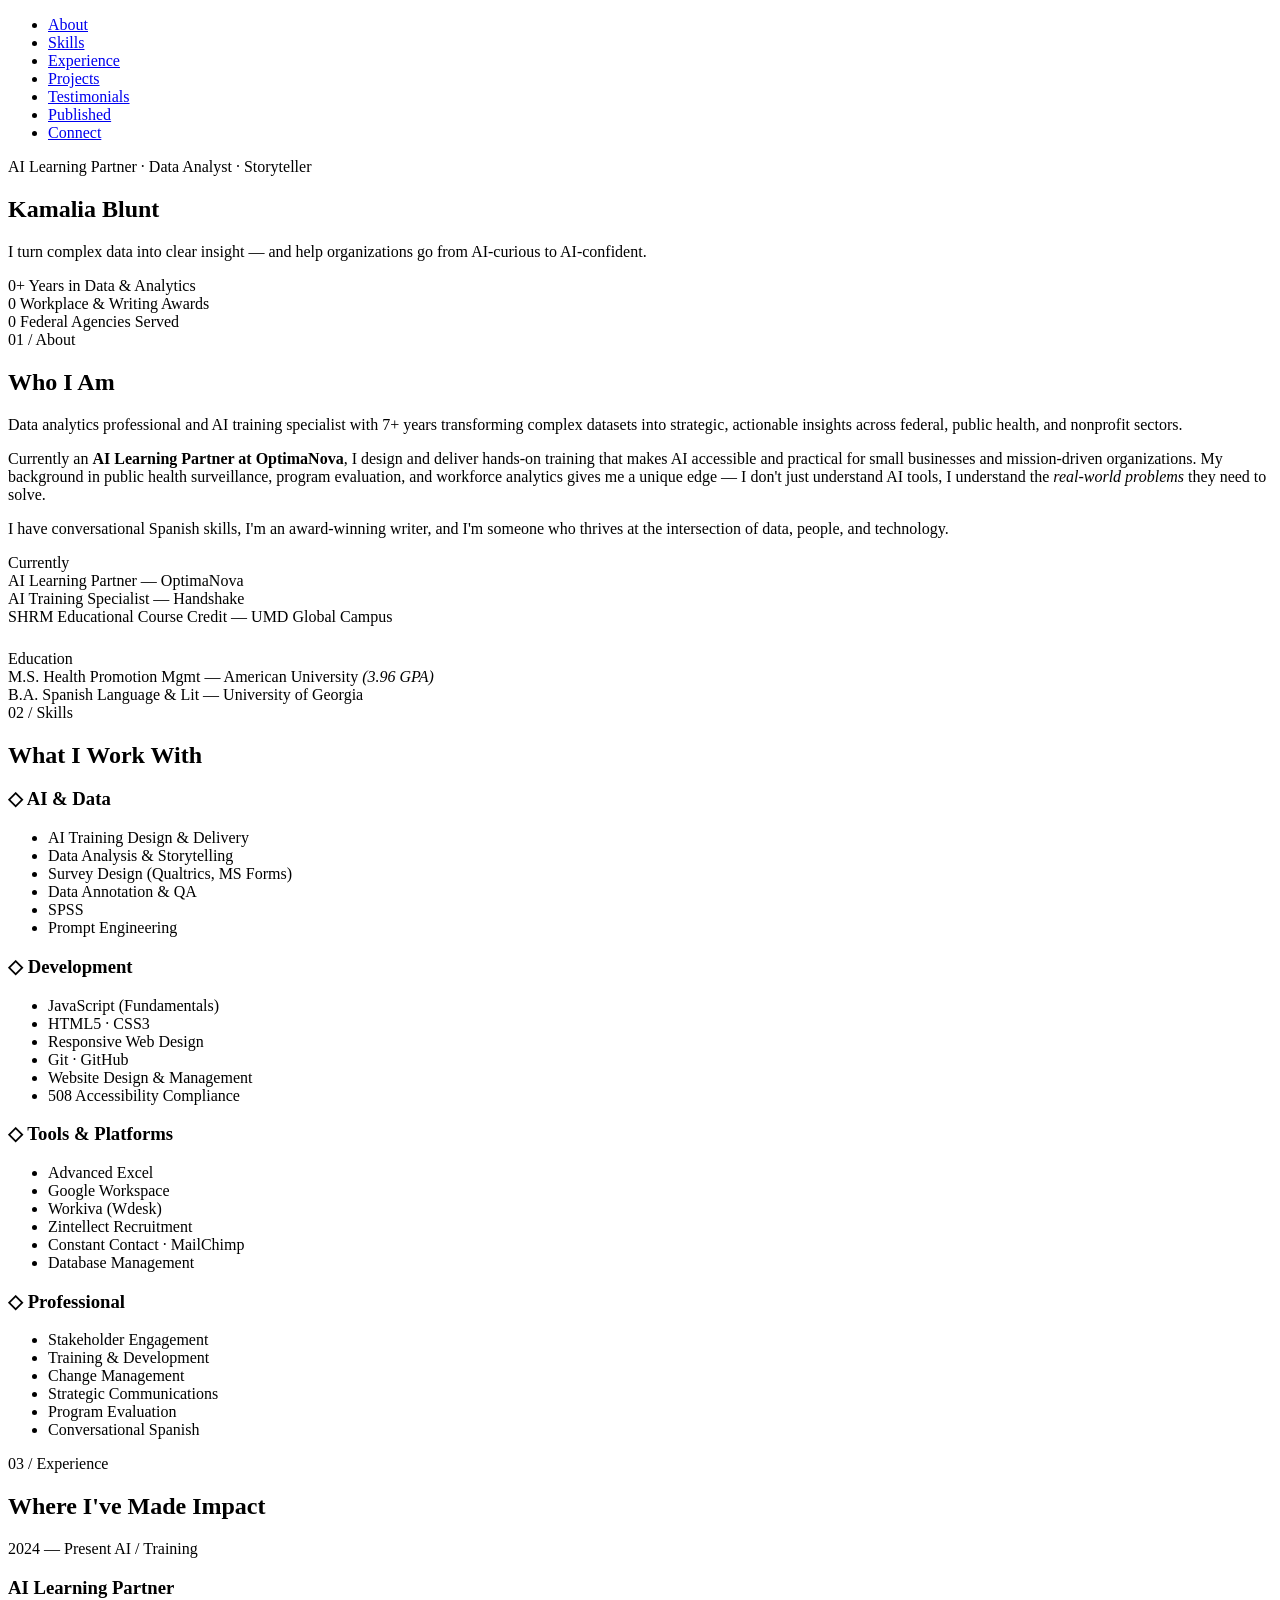
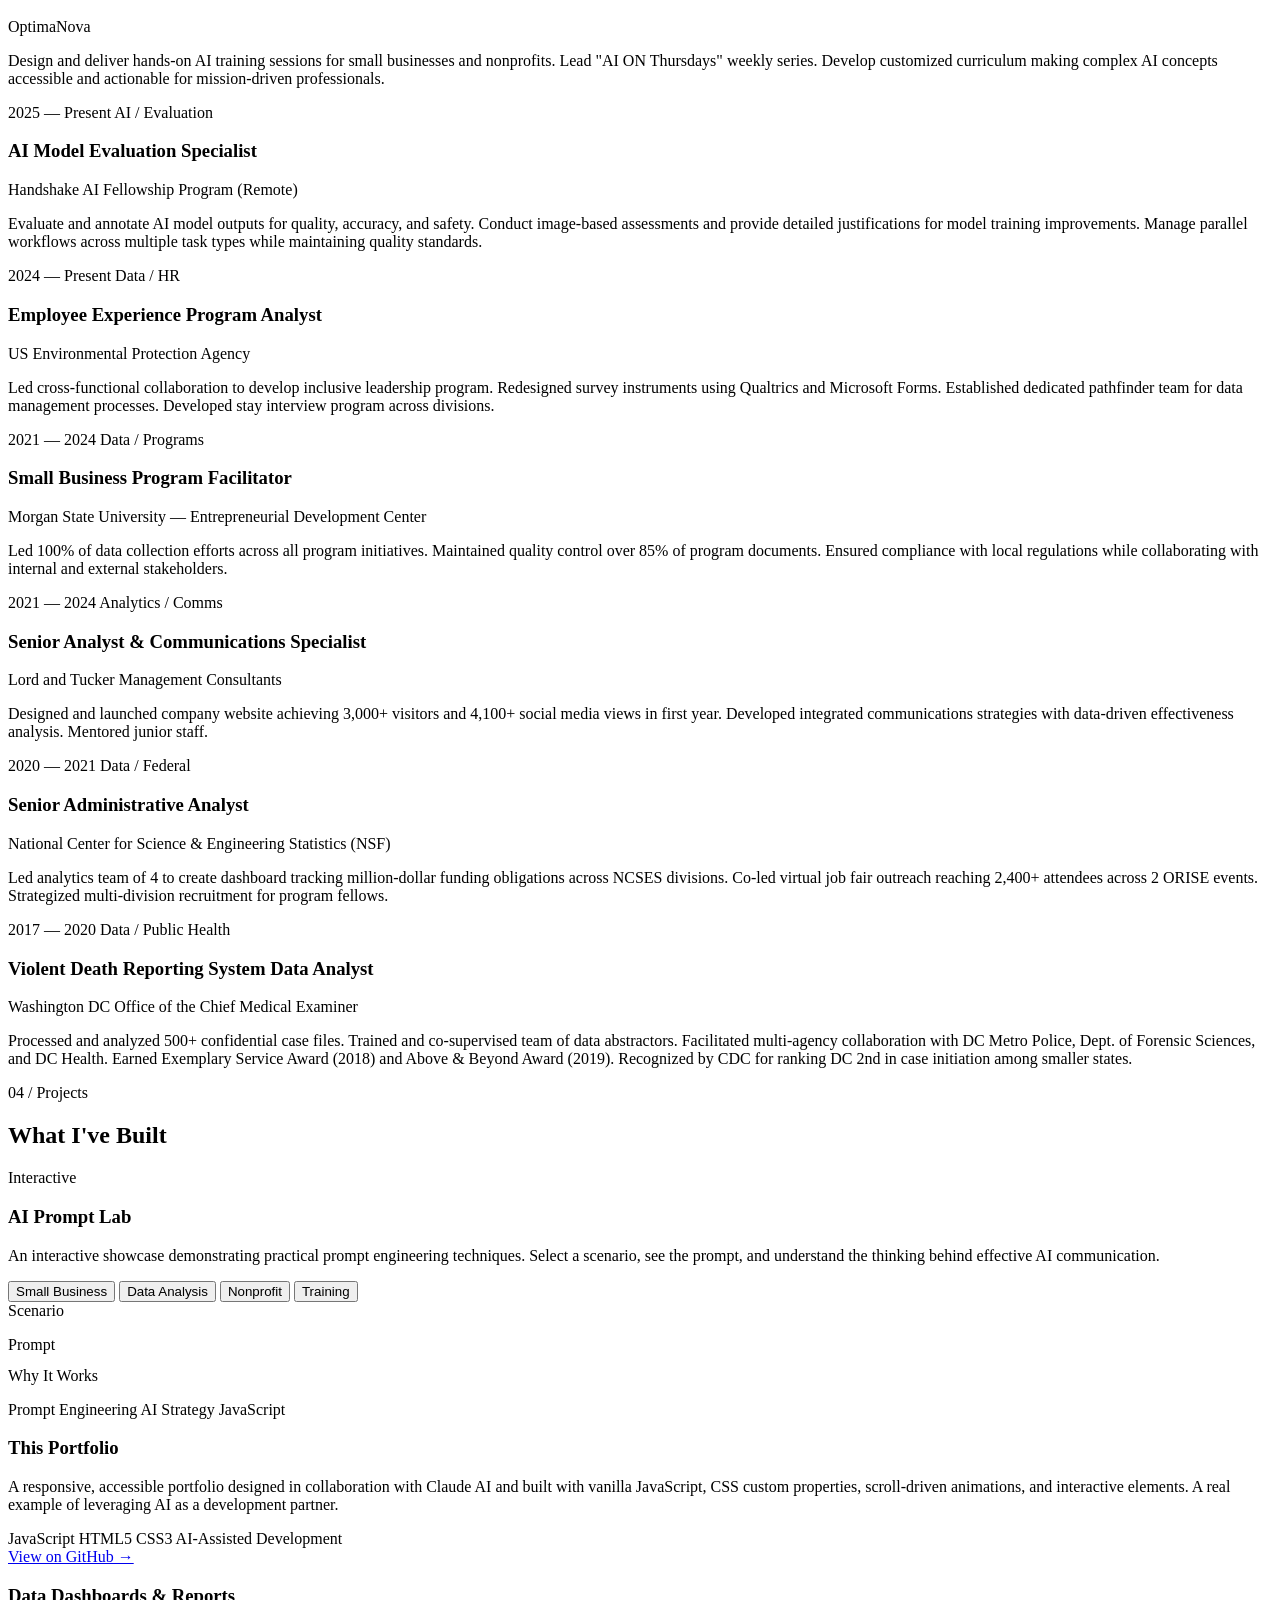
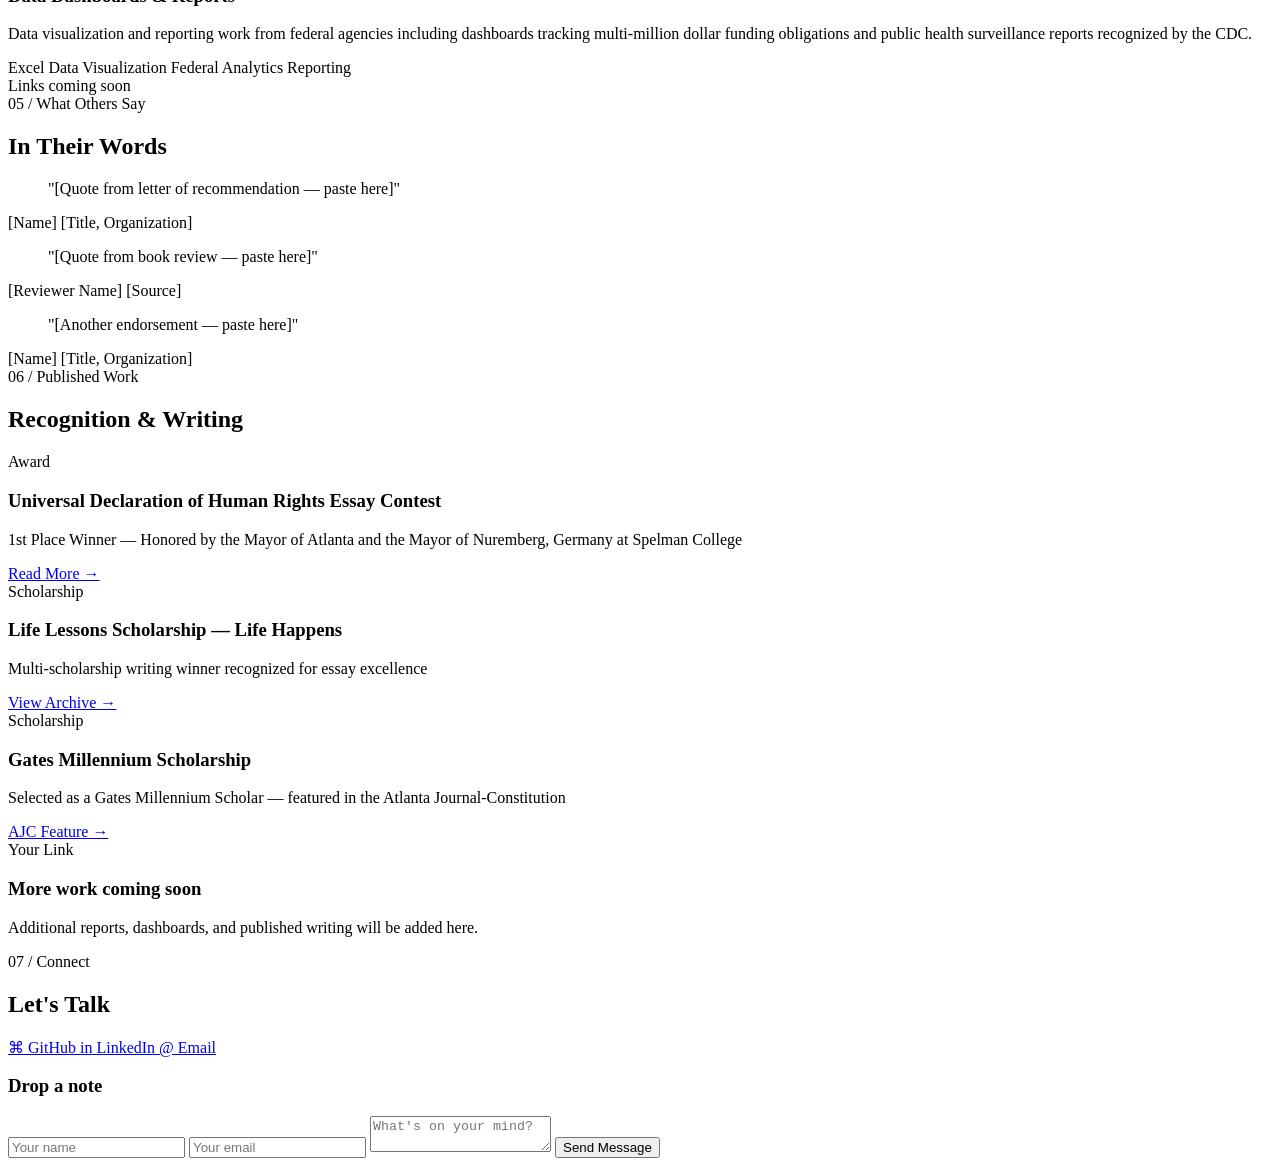
==== index.html @ cf74ec38 "Add portfolio HTML, CSS, and JS files" ====
<!DOCTYPE html>
<html lang="en">
<head>
    <title>Kamalia Blunt — AI & Data Portfolio</title>
    <meta charset="UTF-8">
    <meta name="viewport" content="width=device-width, initial-scale=1.0">
    <meta name="description" content="Kamalia Blunt — AI Training Specialist & Data Analytics Professional. Portfolio showcasing AI expertise, data-driven projects, and published work.">
    <meta name="keywords" content="AI training, data analytics, JavaScript, portfolio, Kamalia Blunt, OptimaNova, data visualization">
    <link rel="stylesheet" href="css/index.css">
    <link rel="preconnect" href="https://fonts.googleapis.com">
    <link rel="preconnect" href="https://fonts.gstatic.com" crossorigin>
    <link href="https://fonts.googleapis.com/css2?family=DM+Serif+Display&family=DM+Sans:wght@300;400;500;600;700&family=JetBrains+Mono:wght@400;500&display=swap" rel="stylesheet">
</head>
<body>

    <!-- ===== FLOATING NAV ===== -->
    <header>
        <nav>
            <ul class="nav-menu">
                <li><a href="#about">About</a></li>
                <li><a href="#skills">Skills</a></li>
                <li><a href="#experience">Experience</a></li>
                <li><a href="#projects">Projects</a></li>
                <li><a href="#testimonials">Testimonials</a></li>
                <li><a href="#published">Published</a></li>
                <li><a href="#connect">Connect</a></li>
            </ul>
        </nav>
    </header>

    <!-- ===== HERO ===== -->
    <section class="hero">
        <div class="hero-grain"></div>
        <div class="hero-content">
            <p class="hero-eyebrow">AI Learning Partner · Data Analyst · Storyteller</p>
            <h1>Kamalia Blunt</h1>
            <p class="hero-tagline">I turn complex data into clear insight — and help organizations go from <span class="highlight">AI-curious</span> to <span class="highlight">AI-confident</span>.</p>
            <div class="hero-stats">
                <div class="stat">
                    <span class="stat-number" data-target="7">0</span><span class="stat-suffix">+</span>
                    <span class="stat-label">Years in Data & Analytics</span>
                </div>
                <div class="stat">
                    <span class="stat-number" data-target="5">0</span>
                    <span class="stat-label">Workplace & Writing Awards</span>
                </div>
                <div class="stat">
                    <span class="stat-number" data-target="3">0</span>
                    <span class="stat-label">Federal Agencies Served</span>
                </div>
            </div>
        </div>
    </section>

    <main>

    <!-- ===== ABOUT ===== -->
    <section id="about">
        <span class="section-label">01 / About</span>
        <h2>Who I Am</h2>
        <div class="about-grid">
            <div class="about-text">
                <p class="lead">Data analytics professional and AI training specialist with 7+ years transforming complex datasets into strategic, actionable insights across federal, public health, and nonprofit sectors.</p>
                <p>Currently an <strong>AI Learning Partner at OptimaNova</strong>, I design and deliver hands-on training that makes AI accessible and practical for small businesses and mission-driven organizations. My background in public health surveillance, program evaluation, and workforce analytics gives me a unique edge — I don't just understand AI tools, I understand the <em>real-world problems</em> they need to solve.</p>
                <p>I have conversational Spanish skills, I'm an award-winning writer, and I'm someone who thrives at the intersection of data, people, and technology.</p>
            </div>
            <div class="about-card">
                <div class="about-card-header">Currently</div>
                <div class="about-card-item">
                    <span class="about-card-dot active"></span>
                    AI Learning Partner — OptimaNova
                </div>
                <div class="about-card-item">
                    <span class="about-card-dot active"></span>
                    AI Training Specialist — Handshake
                </div>
                <div class="about-card-item">
                    <span class="about-card-dot"></span>
                    SHRM Educational Course Credit — UMD Global Campus
                </div>

                <div class="about-card-header" style="margin-top: 1.5rem;">Education</div>
                <div class="about-card-item">
                    <span class="about-card-dot"></span>
                    M.S. Health Promotion Mgmt — American University <em>(3.96 GPA)</em>
                </div>
                <div class="about-card-item">
                    <span class="about-card-dot"></span>
                    B.A. Spanish Language & Lit — University of Georgia
                </div>
            </div>
        </div>
    </section>

    <!-- ===== SKILLS ===== -->
    <section id="skills">
        <span class="section-label">02 / Skills</span>
        <h2>What I Work With</h2>
        <div class="skills-grid">
            <div class="skill-category">
                <h3 class="skill-cat-title"><span class="skill-icon">◇</span> AI & Data</h3>
                <ul>
                    <li>AI Training Design & Delivery</li>
                    <li>Data Analysis & Storytelling</li>
                    <li>Survey Design (Qualtrics, MS Forms)</li>
                    <li>Data Annotation & QA</li>
                    <li>SPSS</li>
                    <li>Prompt Engineering</li>
                </ul>
            </div>
            <div class="skill-category">
                <h3 class="skill-cat-title"><span class="skill-icon">◇</span> Development</h3>
                <ul>
                    <li>JavaScript (Fundamentals)</li>
                    <li>HTML5 · CSS3</li>
                    <li>Responsive Web Design</li>
                    <li>Git · GitHub</li>
                    <li>Website Design & Management</li>
                    <li>508 Accessibility Compliance</li>
                </ul>
            </div>
            <div class="skill-category">
                <h3 class="skill-cat-title"><span class="skill-icon">◇</span> Tools & Platforms</h3>
                <ul>
                    <li>Advanced Excel</li>
                    <li>Google Workspace</li>
                    <li>Workiva (Wdesk)</li>
                    <li>Zintellect Recruitment</li>
                    <li>Constant Contact · MailChimp</li>
                    <li>Database Management</li>
                </ul>
            </div>
            <div class="skill-category">
                <h3 class="skill-cat-title"><span class="skill-icon">◇</span> Professional</h3>
                <ul>
                    <li>Stakeholder Engagement</li>
                    <li>Training & Development</li>
                    <li>Change Management</li>
                    <li>Strategic Communications</li>
                    <li>Program Evaluation</li>
                    <li>Conversational Spanish</li>
                </ul>
            </div>
        </div>
    </section>

    <!-- ===== EXPERIENCE ===== -->
    <section id="experience">
        <span class="section-label">03 / Experience</span>
        <h2>Where I've Made Impact</h2>
        <div class="timeline">
            <div class="timeline-item">
                <div class="timeline-marker"></div>
                <div class="timeline-content">
                    <div class="job-meta">
                        <span class="job-date">2024 — Present</span>
                        <span class="job-tag">AI / Training</span>
                    </div>
                    <h3>AI Learning Partner</h3>
                    <p class="job-org">OptimaNova</p>
                    <p class="job-desc">Design and deliver hands-on AI training sessions for small businesses and nonprofits. Lead "AI ON Thursdays" weekly series. Develop customized curriculum making complex AI concepts accessible and actionable for mission-driven professionals.</p>
                </div>
            </div>
            <div class="timeline-item">
                <div class="timeline-marker"></div>
                <div class="timeline-content">
                    <div class="job-meta">
                        <span class="job-date">2025 — Present</span>
                        <span class="job-tag">AI / Evaluation</span>
                    </div>
                    <h3>AI Model Evaluation Specialist</h3>
                    <p class="job-org">Handshake AI Fellowship Program (Remote)</p>
                    <p class="job-desc">Evaluate and annotate AI model outputs for quality, accuracy, and safety. Conduct image-based assessments and provide detailed justifications for model training improvements. Manage parallel workflows across multiple task types while maintaining quality standards.</p>
                </div>
            </div>
            <div class="timeline-item">
                <div class="timeline-marker"></div>
                <div class="timeline-content">
                    <div class="job-meta">
                        <span class="job-date">2024 — Present</span>
                        <span class="job-tag">Data / HR</span>
                    </div>
                    <h3>Employee Experience Program Analyst</h3>
                    <p class="job-org">US Environmental Protection Agency</p>
                    <p class="job-desc">Led cross-functional collaboration to develop inclusive leadership program. Redesigned survey instruments using Qualtrics and Microsoft Forms. Established dedicated pathfinder team for data management processes. Developed stay interview program across divisions.</p>
                </div>
            </div>
            <div class="timeline-item">
                <div class="timeline-marker"></div>
                <div class="timeline-content">
                    <div class="job-meta">
                        <span class="job-date">2021 — 2024</span>
                        <span class="job-tag">Data / Programs</span>
                    </div>
                    <h3>Small Business Program Facilitator</h3>
                    <p class="job-org">Morgan State University — Entrepreneurial Development Center</p>
                    <p class="job-desc">Led 100% of data collection efforts across all program initiatives. Maintained quality control over 85% of program documents. Ensured compliance with local regulations while collaborating with internal and external stakeholders.</p>
                </div>
            </div>
            <div class="timeline-item">
                <div class="timeline-marker"></div>
                <div class="timeline-content">
                    <div class="job-meta">
                        <span class="job-date">2021 — 2024</span>
                        <span class="job-tag">Analytics / Comms</span>
                    </div>
                    <h3>Senior Analyst & Communications Specialist</h3>
                    <p class="job-org">Lord and Tucker Management Consultants</p>
                    <p class="job-desc">Designed and launched company website achieving 3,000+ visitors and 4,100+ social media views in first year. Developed integrated communications strategies with data-driven effectiveness analysis. Mentored junior staff.</p>
                </div>
            </div>
            <div class="timeline-item">
                <div class="timeline-marker"></div>
                <div class="timeline-content">
                    <div class="job-meta">
                        <span class="job-date">2020 — 2021</span>
                        <span class="job-tag">Data / Federal</span>
                    </div>
                    <h3>Senior Administrative Analyst</h3>
                    <p class="job-org">National Center for Science & Engineering Statistics (NSF)</p>
                    <p class="job-desc">Led analytics team of 4 to create dashboard tracking million-dollar funding obligations across NCSES divisions. Co-led virtual job fair outreach reaching 2,400+ attendees across 2 ORISE events. Strategized multi-division recruitment for program fellows.</p>
                </div>
            </div>
            <div class="timeline-item">
                <div class="timeline-marker"></div>
                <div class="timeline-content">
                    <div class="job-meta">
                        <span class="job-date">2017 — 2020</span>
                        <span class="job-tag">Data / Public Health</span>
                    </div>
                    <h3>Violent Death Reporting System Data Analyst</h3>
                    <p class="job-org">Washington DC Office of the Chief Medical Examiner</p>
                    <p class="job-desc">Processed and analyzed 500+ confidential case files. Trained and co-supervised team of data abstractors. Facilitated multi-agency collaboration with DC Metro Police, Dept. of Forensic Sciences, and DC Health. Earned Exemplary Service Award (2018) and Above & Beyond Award (2019). Recognized by CDC for ranking DC 2nd in case initiation among smaller states.</p>
                </div>
            </div>
        </div>
    </section>

    <!-- ===== PROJECTS ===== -->
    <section id="projects">
        <span class="section-label">04 / Projects</span>
        <h2>What I've Built</h2>
        <div class="projects-grid">
            
            <!-- Project 1: AI Prompt Lab -->
            <div class="project-card featured">
                <div class="project-card-badge">Interactive</div>
                <h3>AI Prompt Lab</h3>
                <p class="project-desc">An interactive showcase demonstrating practical prompt engineering techniques. Select a scenario, see the prompt, and understand the thinking behind effective AI communication.</p>
                <div class="prompt-lab">
                    <div class="prompt-tabs">
                        <button class="prompt-tab active" data-prompt="business">Small Business</button>
                        <button class="prompt-tab" data-prompt="data">Data Analysis</button>
                        <button class="prompt-tab" data-prompt="nonprofit">Nonprofit</button>
                        <button class="prompt-tab" data-prompt="training">Training</button>
                    </div>
                    <div class="prompt-display">
                        <div class="prompt-section">
                            <span class="prompt-label">Scenario</span>
                            <p id="prompt-scenario"></p>
                        </div>
                        <div class="prompt-section">
                            <span class="prompt-label">Prompt</span>
                            <pre id="prompt-text"><code></code></pre>
                        </div>
                        <div class="prompt-section">
                            <span class="prompt-label">Why It Works</span>
                            <p id="prompt-rationale"></p>
                        </div>
                    </div>
                </div>
                <div class="project-tech">
                    <span>Prompt Engineering</span>
                    <span>AI Strategy</span>
                    <span>JavaScript</span>
                </div>
            </div>

            <!-- Project 2: This Portfolio -->
            <div class="project-card">
                <h3>This Portfolio</h3>
                <p class="project-desc">A responsive, accessible portfolio designed in collaboration with Claude AI and built with vanilla JavaScript, CSS custom properties, scroll-driven animations, and interactive elements. A real example of leveraging AI as a development partner.</p>
                <div class="project-tech">
                    <span>JavaScript</span>
                    <span>HTML5</span>
                    <span>CSS3</span>
                    <span>AI-Assisted Development</span>
                </div>
                <a href="https://github.com/B1untKam" target="_blank" class="project-link">View on GitHub →</a>
            </div>

            <!-- Project 3: Published Work (placeholder) -->
            <div class="project-card">
                <h3>Data Dashboards & Reports</h3>
                <p class="project-desc">Data visualization and reporting work from federal agencies including dashboards tracking multi-million dollar funding obligations and public health surveillance reports recognized by the CDC.</p>
                <div class="project-tech">
                    <span>Excel</span>
                    <span>Data Visualization</span>
                    <span>Federal Analytics</span>
                    <span>Reporting</span>
                </div>
                <span class="project-link muted">Links coming soon</span>
            </div>
        </div>
    </section>

    <!-- ===== WHAT OTHERS SAY ===== -->
    <section id="testimonials">
        <span class="section-label">05 / What Others Say</span>
        <h2>In Their Words</h2>
        <div class="testimonials-grid">
            <div class="testimonial">
                <blockquote>
                    <p>"[Quote from letter of recommendation — paste here]"</p>
                </blockquote>
                <div class="testimonial-author">
                    <span class="testimonial-name">[Name]</span>
                    <span class="testimonial-role">[Title, Organization]</span>
                </div>
            </div>
            <div class="testimonial">
                <blockquote>
                    <p>"[Quote from book review — paste here]"</p>
                </blockquote>
                <div class="testimonial-author">
                    <span class="testimonial-name">[Reviewer Name]</span>
                    <span class="testimonial-role">[Source]</span>
                </div>
            </div>
            <div class="testimonial">
                <blockquote>
                    <p>"[Another endorsement — paste here]"</p>
                </blockquote>
                <div class="testimonial-author">
                    <span class="testimonial-name">[Name]</span>
                    <span class="testimonial-role">[Title, Organization]</span>
                </div>
            </div>
        </div>
    </section>

    <!-- ===== PUBLISHED WORK ===== -->
    <section id="published">
        <span class="section-label">06 / Published Work</span>
        <h2>Recognition & Writing</h2>
        <div class="published-grid">
            <div class="published-item">
                <span class="published-type">Award</span>
                <h3>Universal Declaration of Human Rights Essay Contest</h3>
                <p>1st Place Winner — Honored by the Mayor of Atlanta and the Mayor of Nuremberg, Germany at Spelman College</p>
                <a href="https://apstoday.us/tag/spelman-college/" target="_blank" class="published-link">Read More →</a>
            </div>
            <div class="published-item">
                <span class="published-type">Scholarship</span>
                <h3>Life Lessons Scholarship — Life Happens</h3>
                <p>Multi-scholarship writing winner recognized for essay excellence</p>
                <a href="https://lifehappens.co/life-lessons-scholarship-program/archive/" target="_blank" class="published-link">View Archive →</a>
            </div>
            <div class="published-item">
                <span class="published-type">Scholarship</span>
                <h3>Gates Millennium Scholarship</h3>
                <p>Selected as a Gates Millennium Scholar — featured in the Atlanta Journal-Constitution</p>
                <a href="https://www.ajc.com/news/local/gates-millennium-scholarship-winners/LV7Nn6rbrVG0fpaz4hsI3K/" target="_blank" class="published-link">AJC Feature →</a>
            </div>
            <div class="published-item placeholder">
                <span class="published-type">Your Link</span>
                <h3>More work coming soon</h3>
                <p>Additional reports, dashboards, and published writing will be added here.</p>
            </div>
        </div>
    </section>

    <!-- ===== CONNECT ===== -->
    <section id="connect">
        <span class="section-label">07 / Connect</span>
        <h2>Let's Talk</h2>
        <div class="connect-grid">
            <div class="connect-links">
                <a href="https://github.com/B1untKam" target="_blank" class="connect-btn github">
                    <span class="connect-icon">⌘</span>
                    <span>GitHub</span>
                </a>
                <a href="https://www.linkedin.com/in/kamalia-b-18064666/" target="_blank" class="connect-btn linkedin">
                    <span class="connect-icon">in</span>
                    <span>LinkedIn</span>
                </a>
                <a href="mailto:Blunt.Kamalia@gmail.com" class="connect-btn email">
                    <span class="connect-icon">@</span>
                    <span>Email</span>
                </a>
            </div>
            <div class="connect-form-area">
                <h3>Drop a note</h3>
                <form name="leave_message" class="contact-form">
                    <input type="text" id="usersName" name="usersName" placeholder="Your name" required>
                    <input type="email" id="usersEmail" name="usersEmail" placeholder="Your email" required>
                    <textarea id="usersMessage" name="usersMessage" placeholder="What's on your mind?" required></textarea>
                    <button type="submit">Send Message</button>
                </form>
                <ul class="message-list" id="messageList"></ul>
            </div>
        </div>
    </section>

    </main>

    <footer>
        <!-- Footer content added via JS -->
    </footer>

    <script src="js/index.js"></script>
</body>
</html>
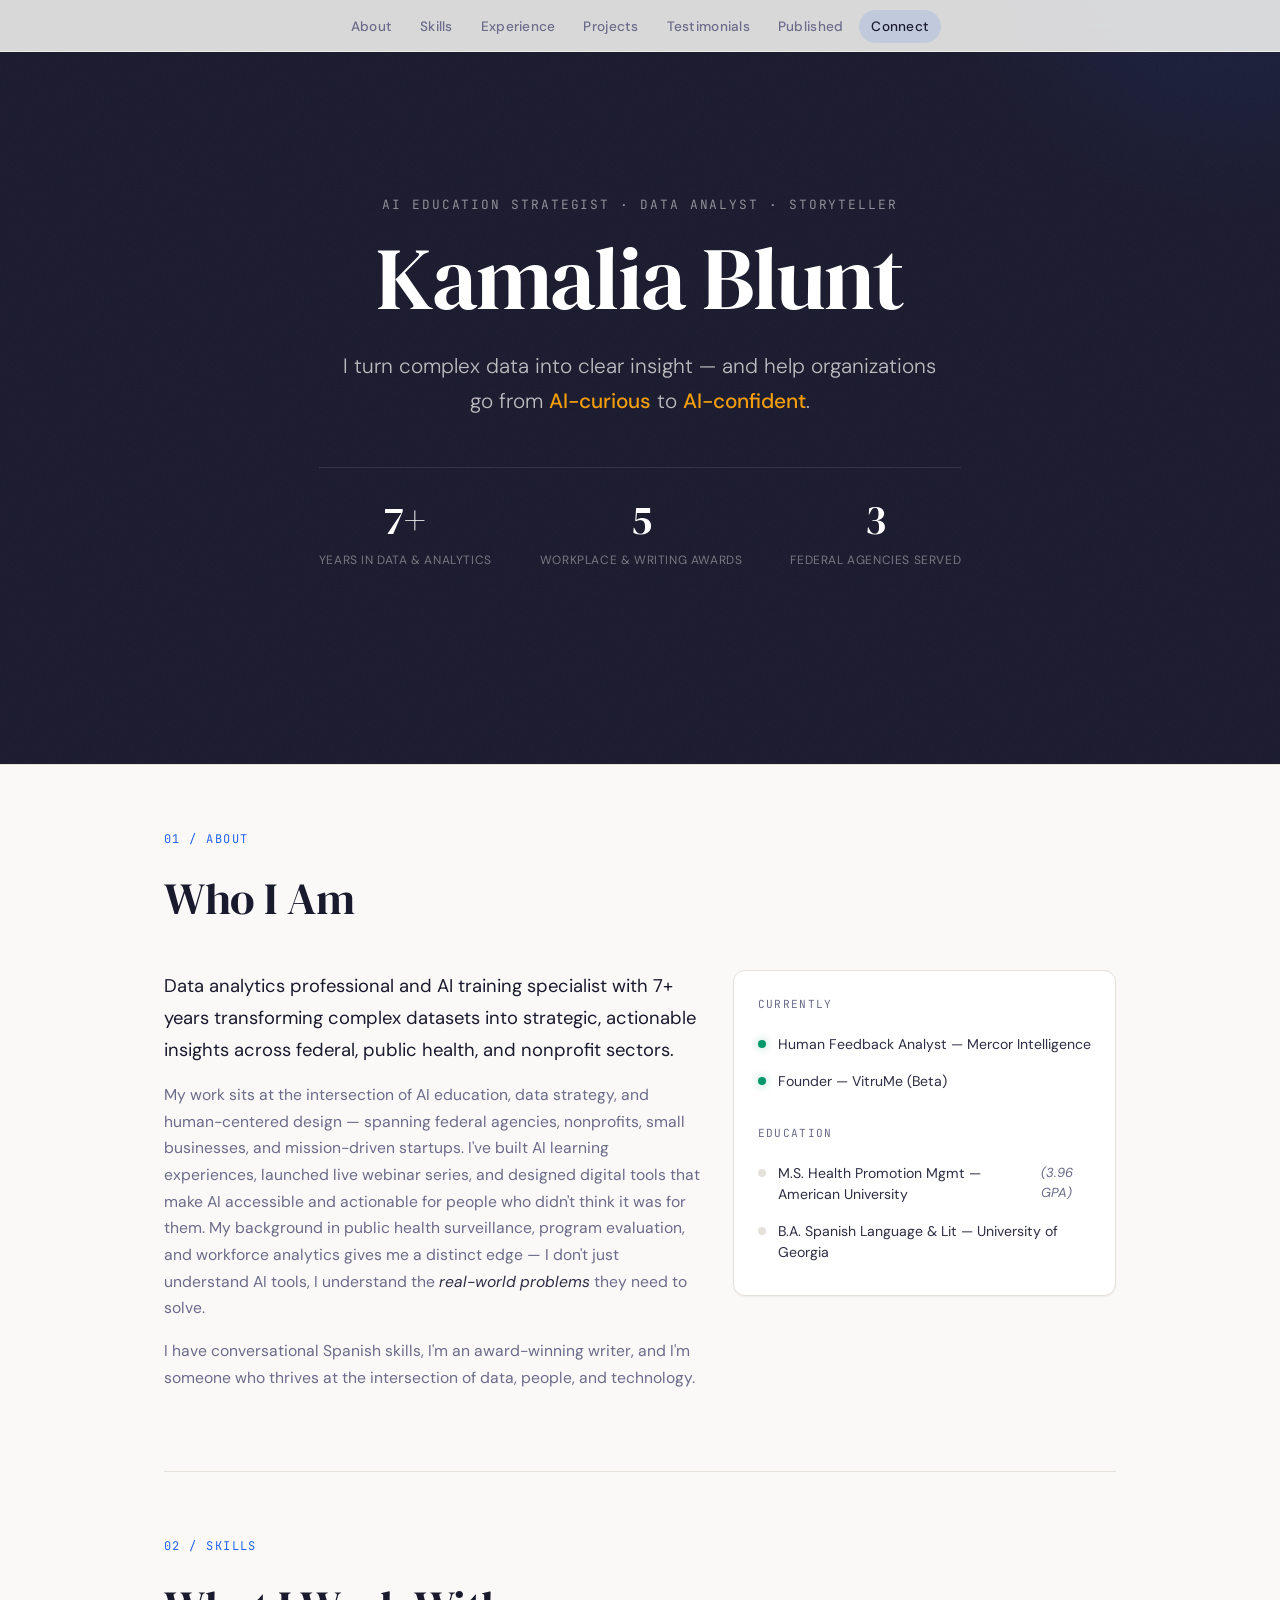
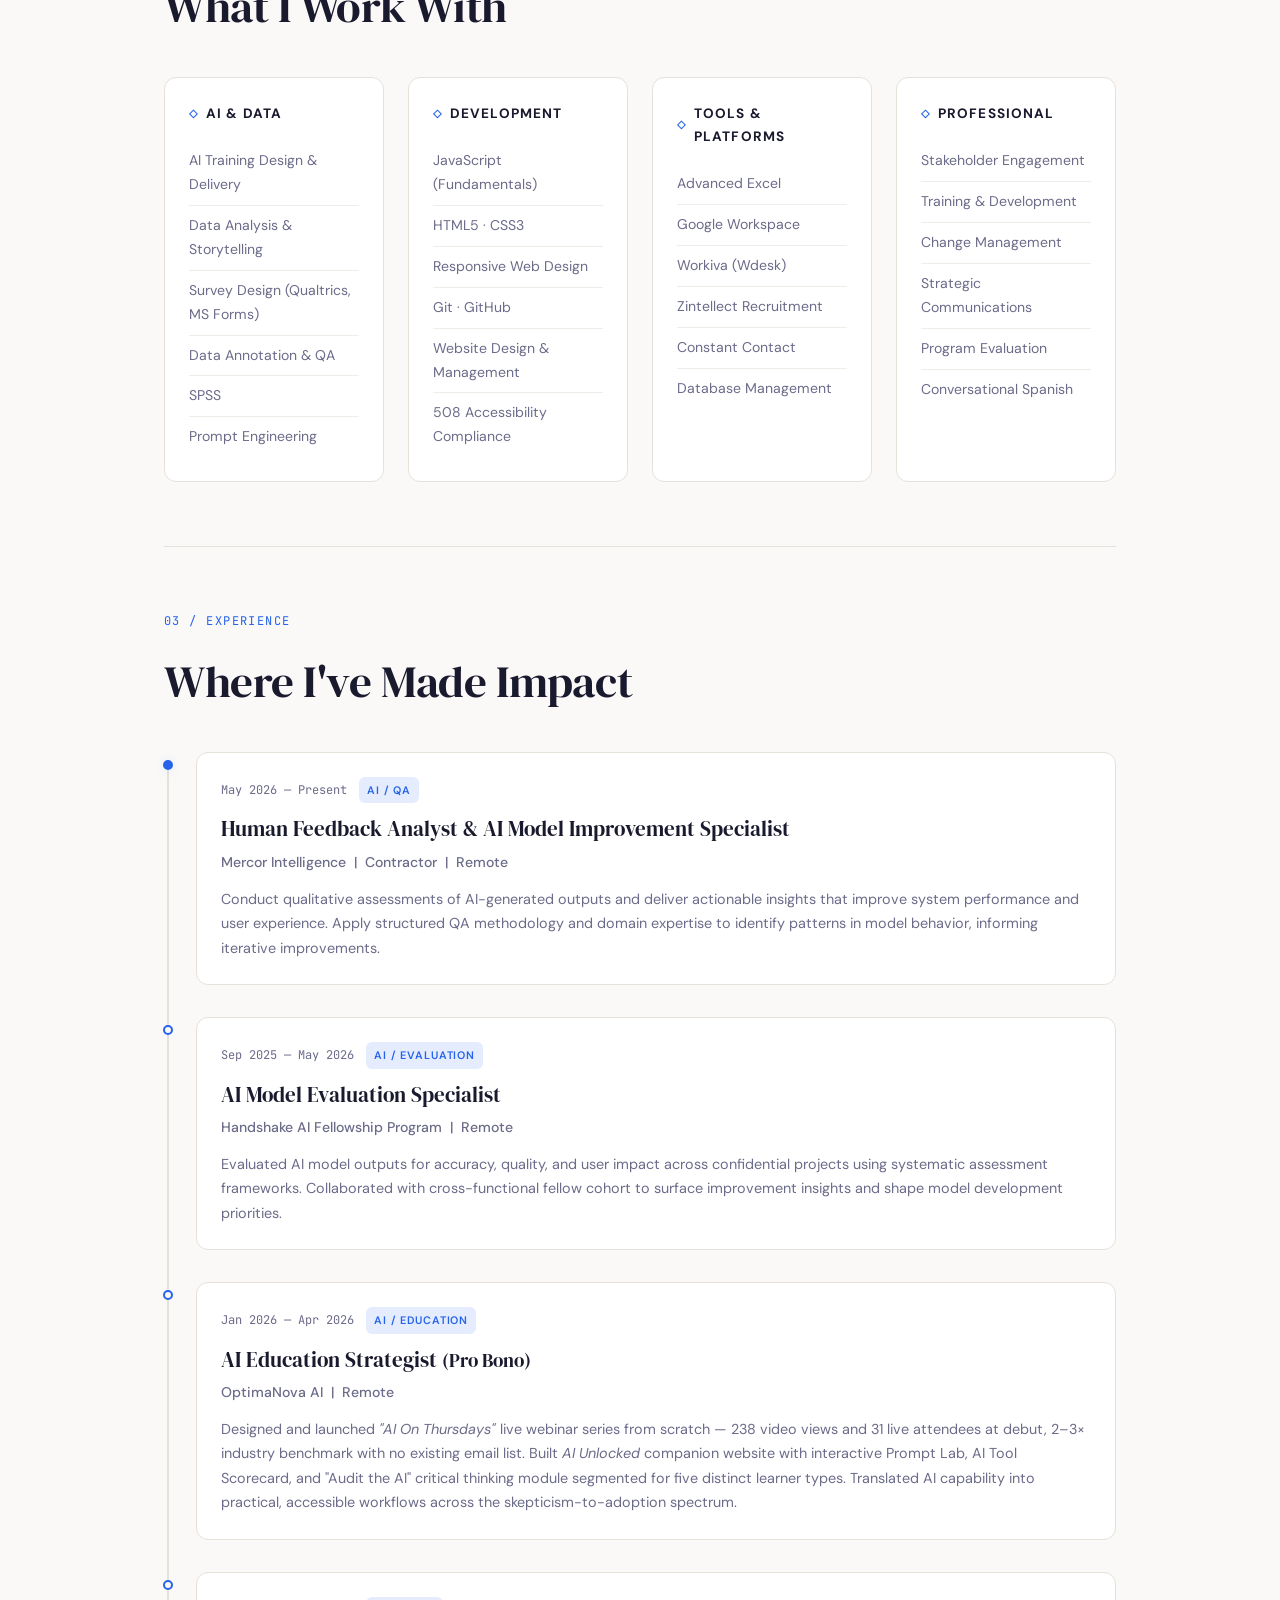
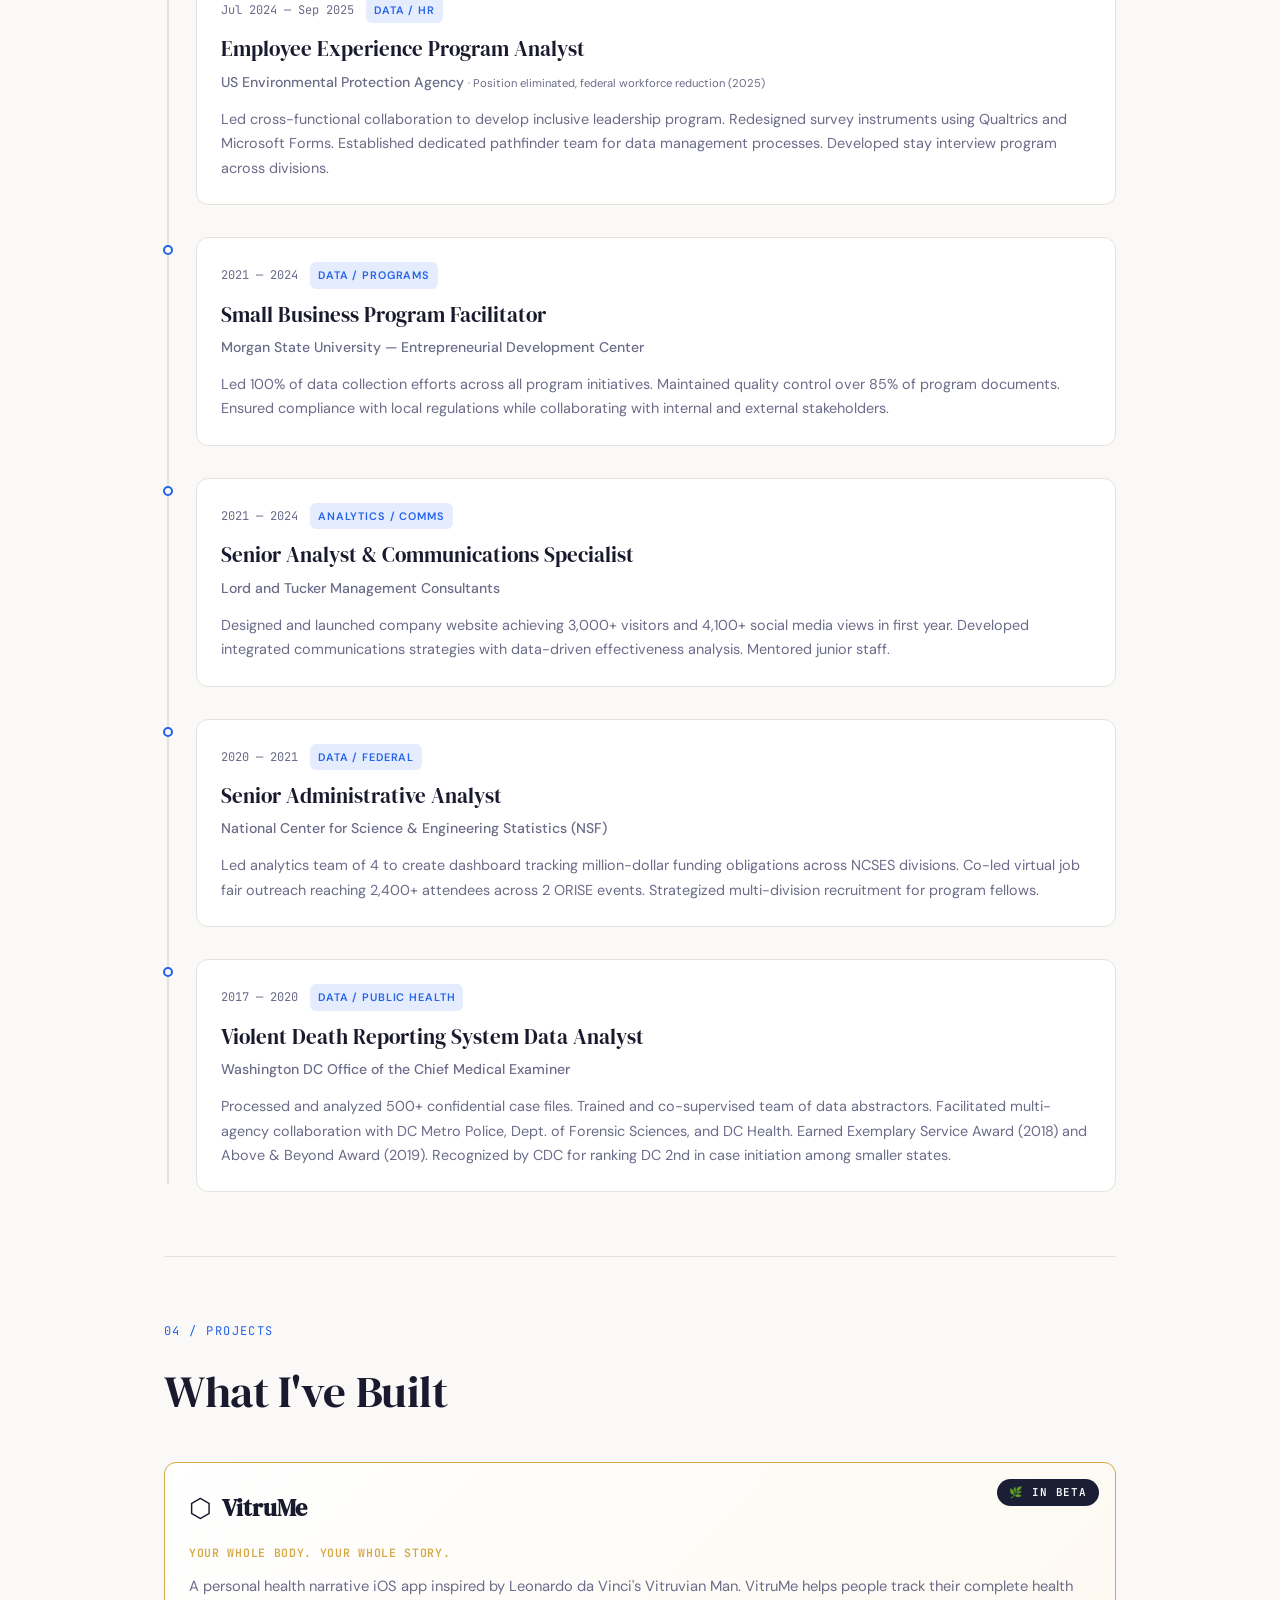
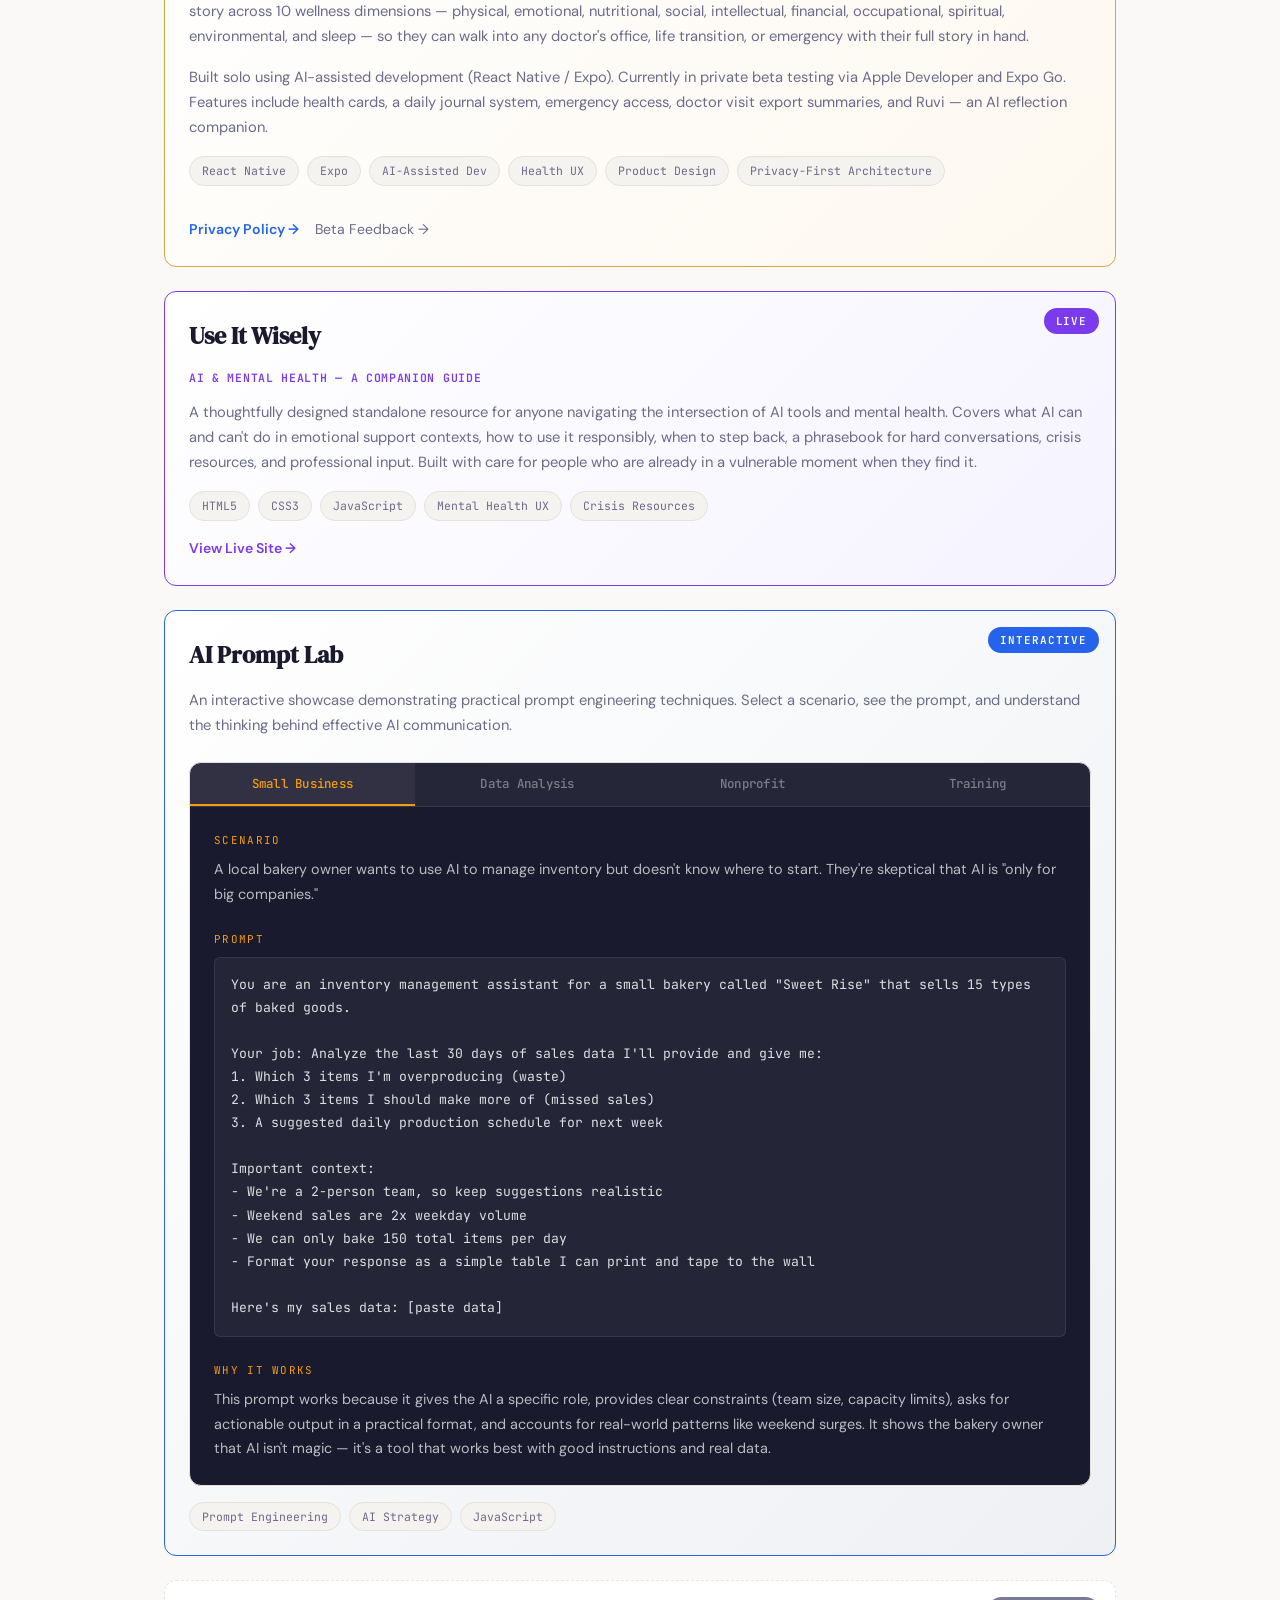
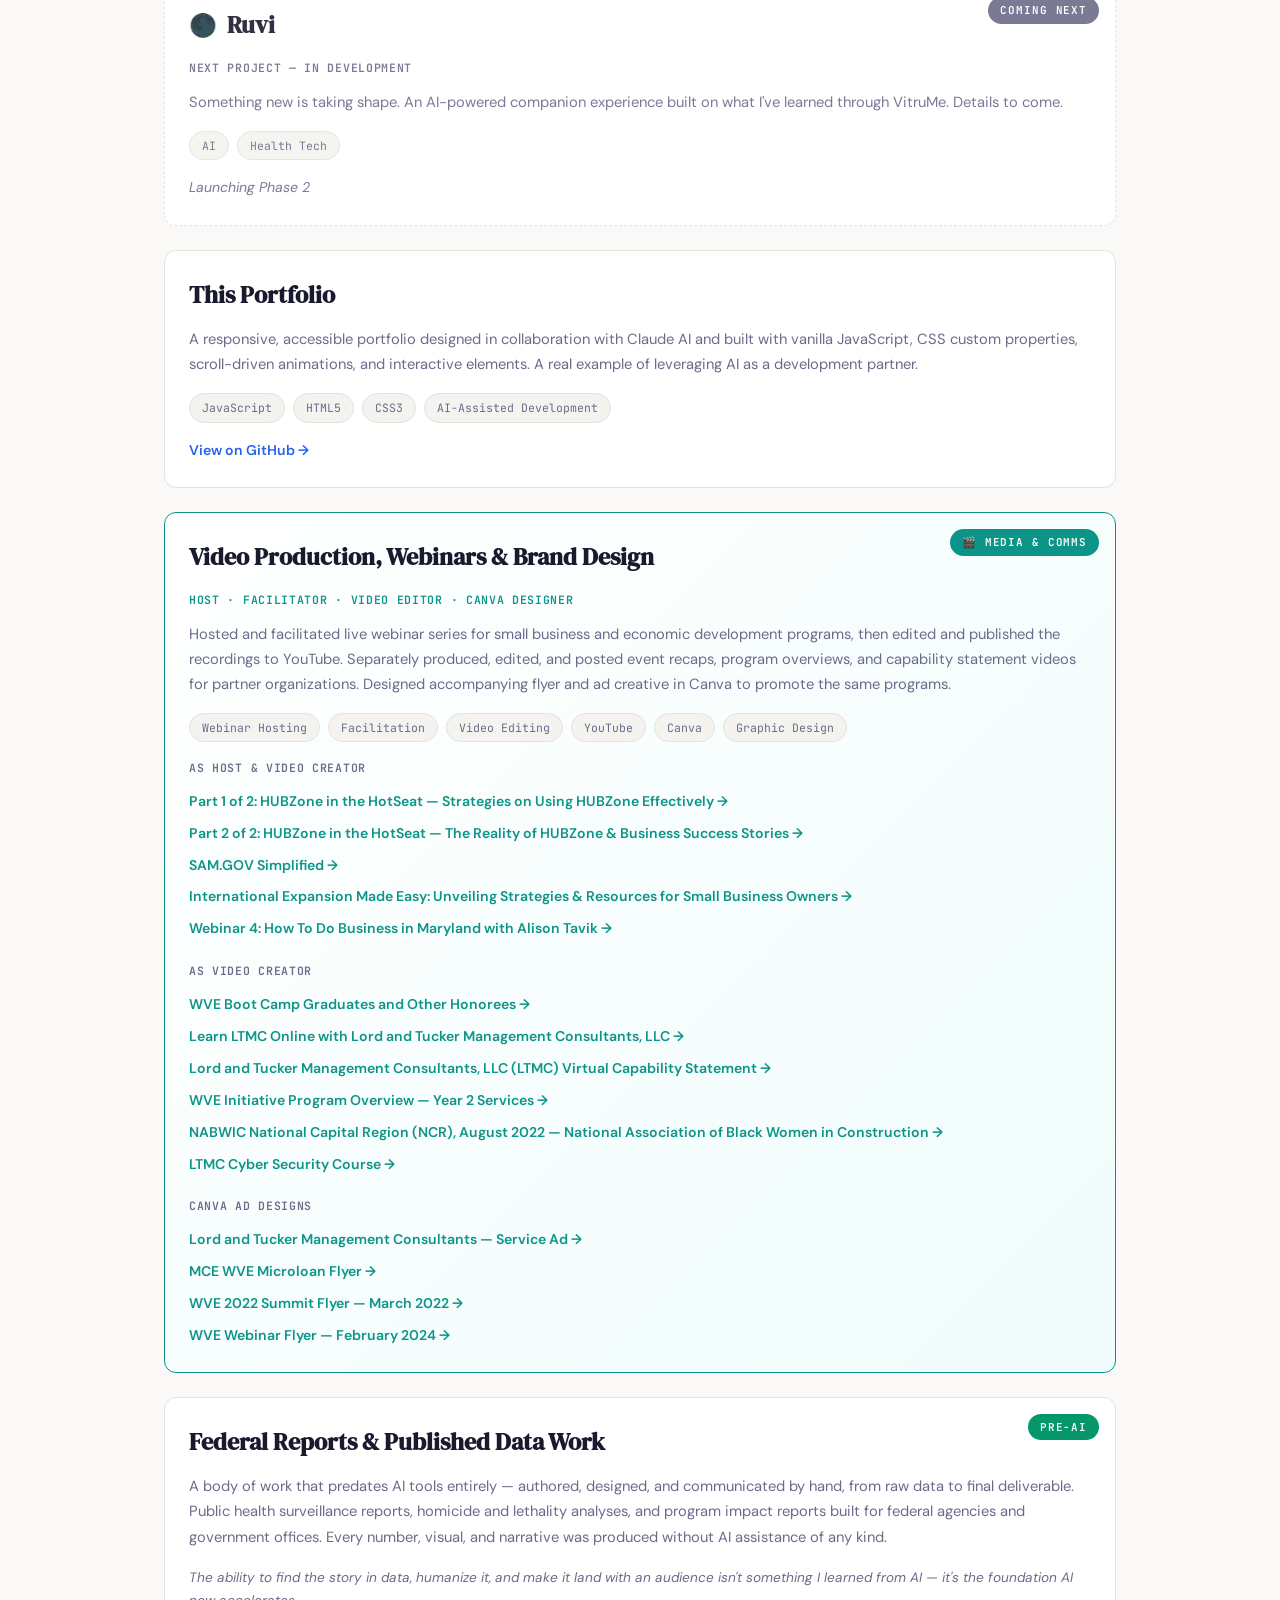
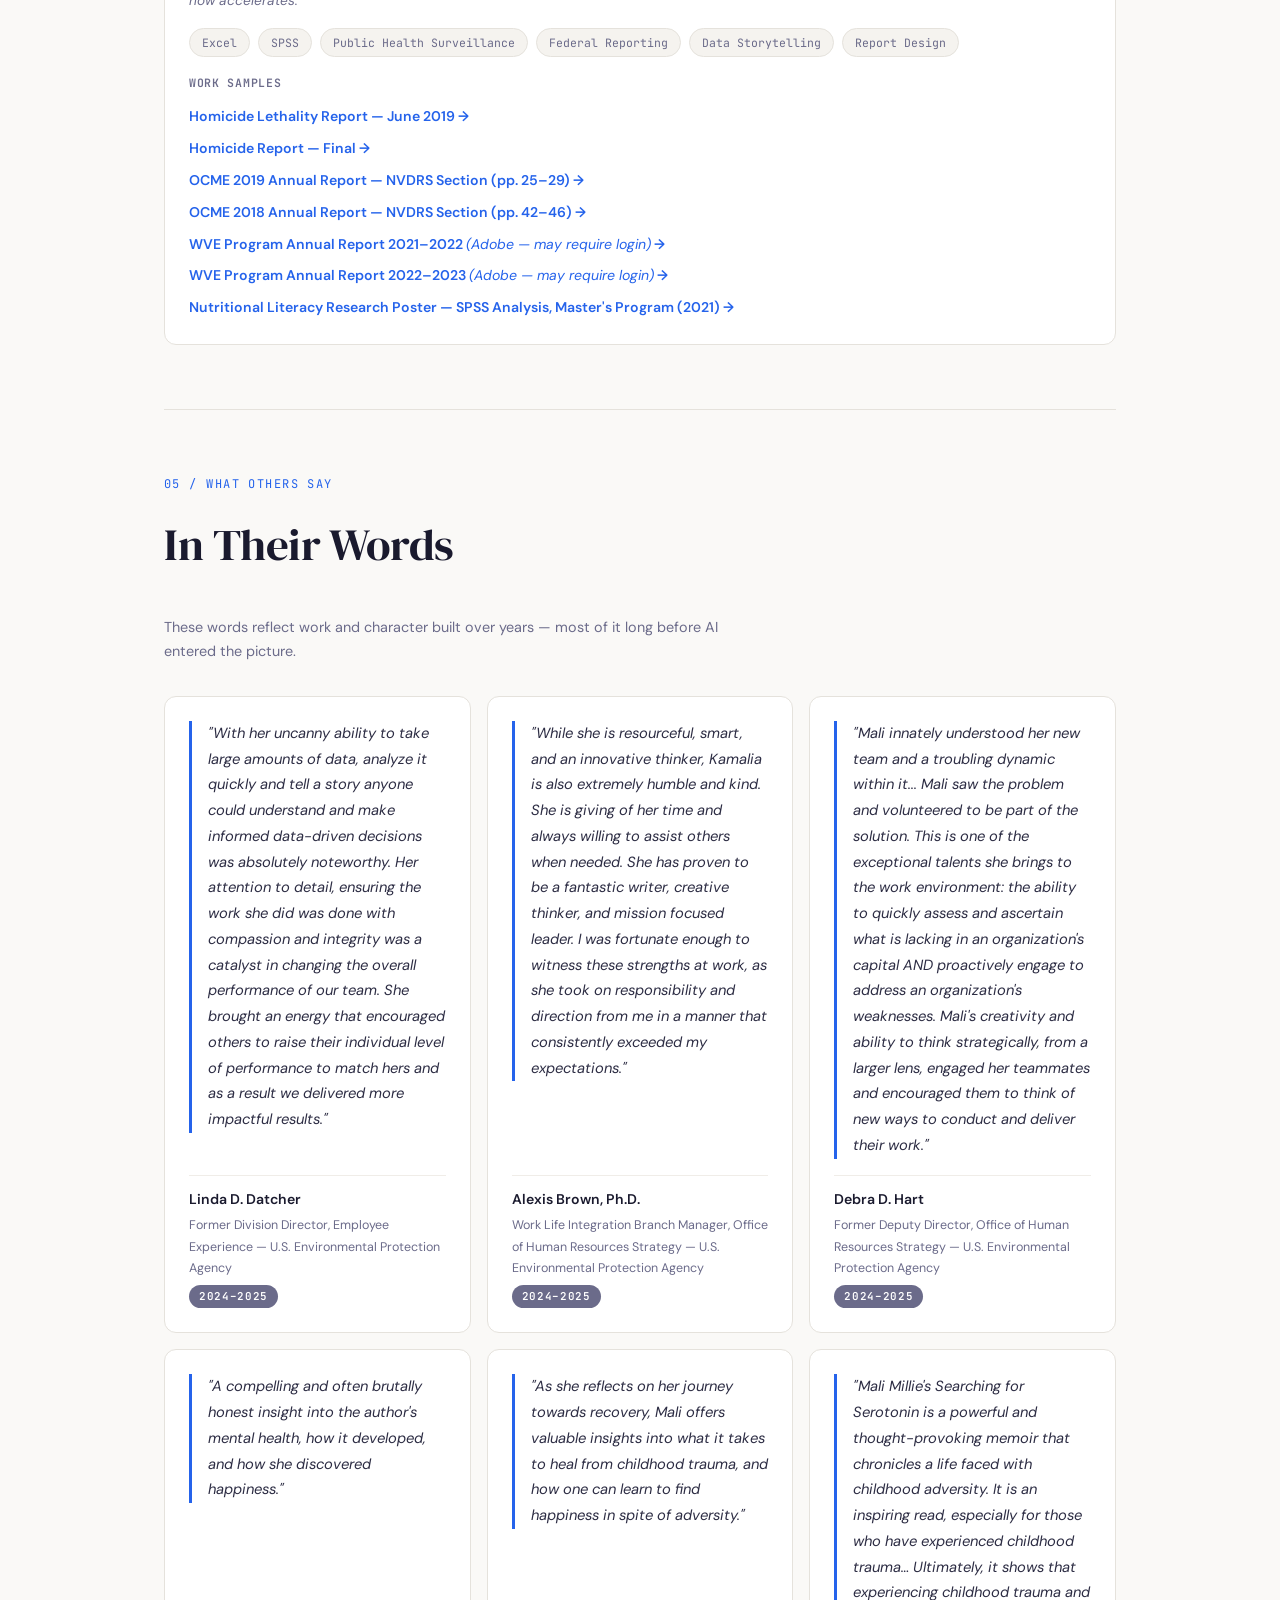
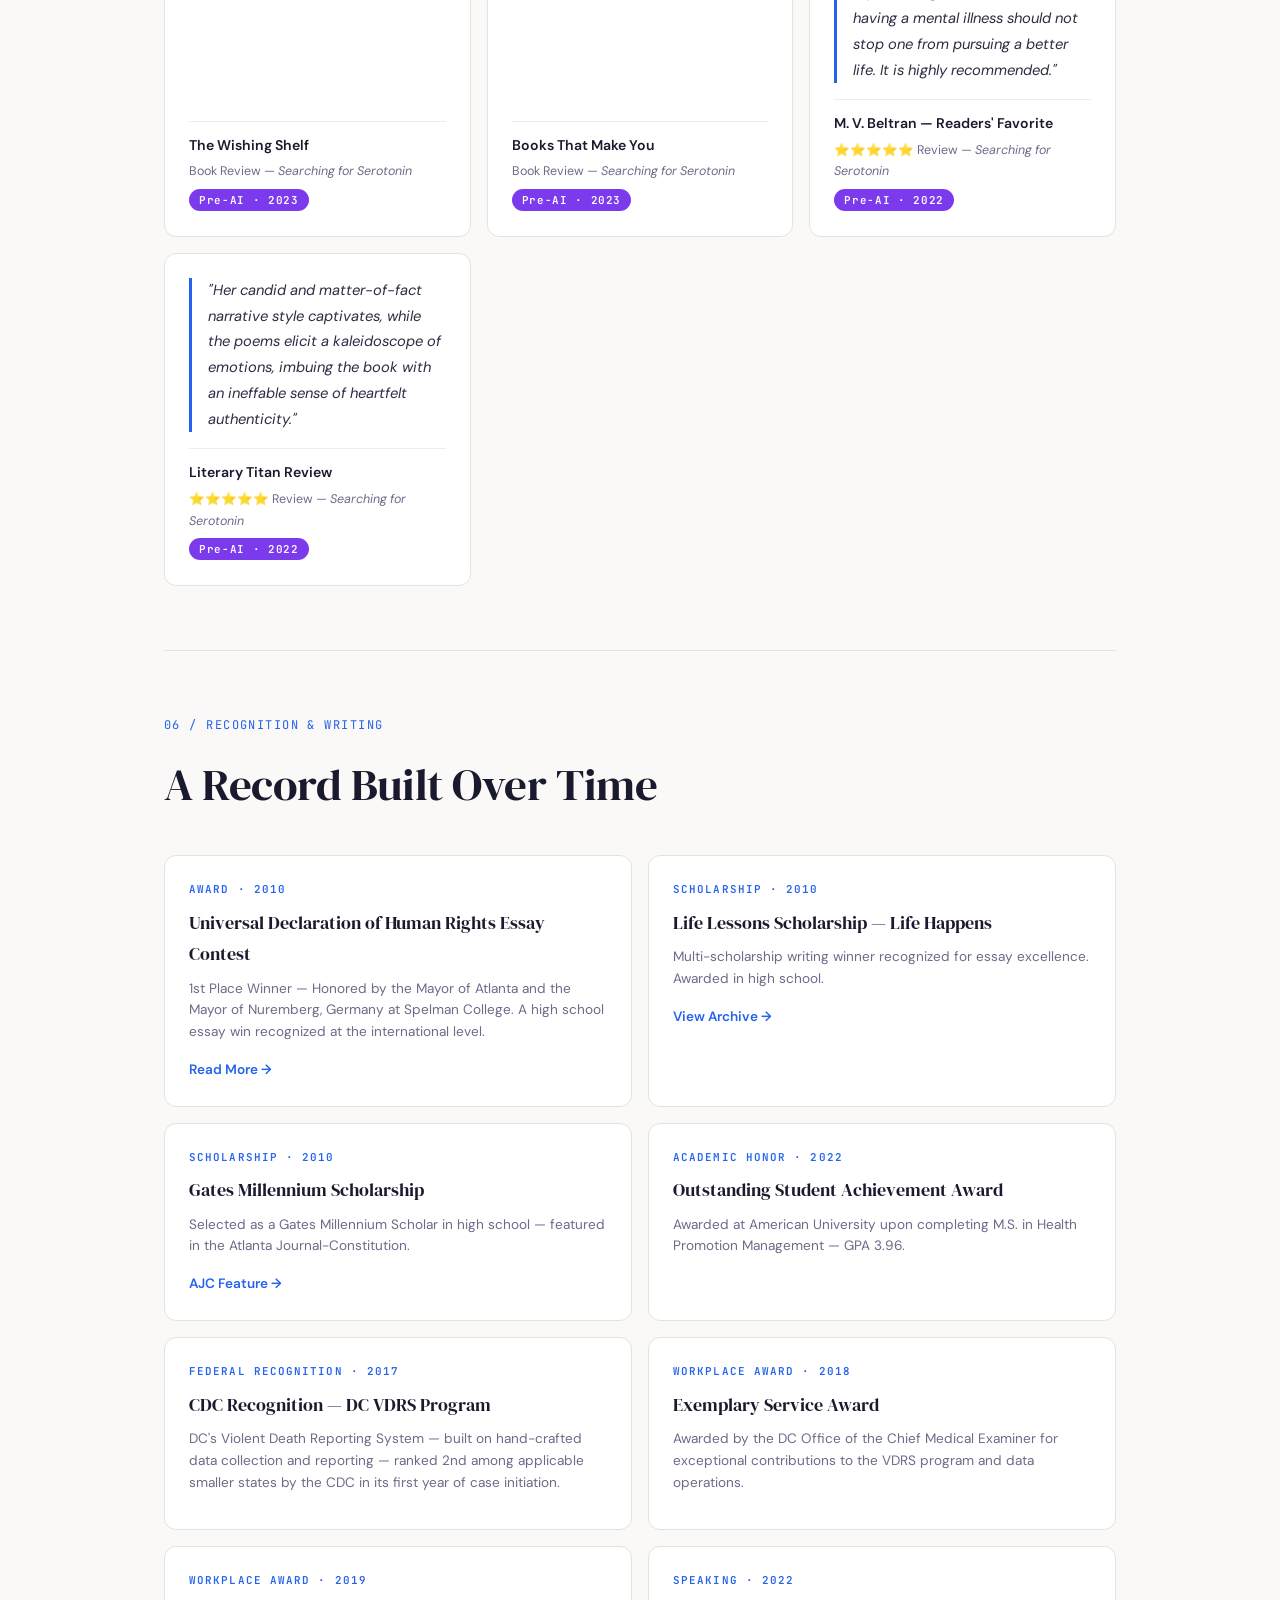
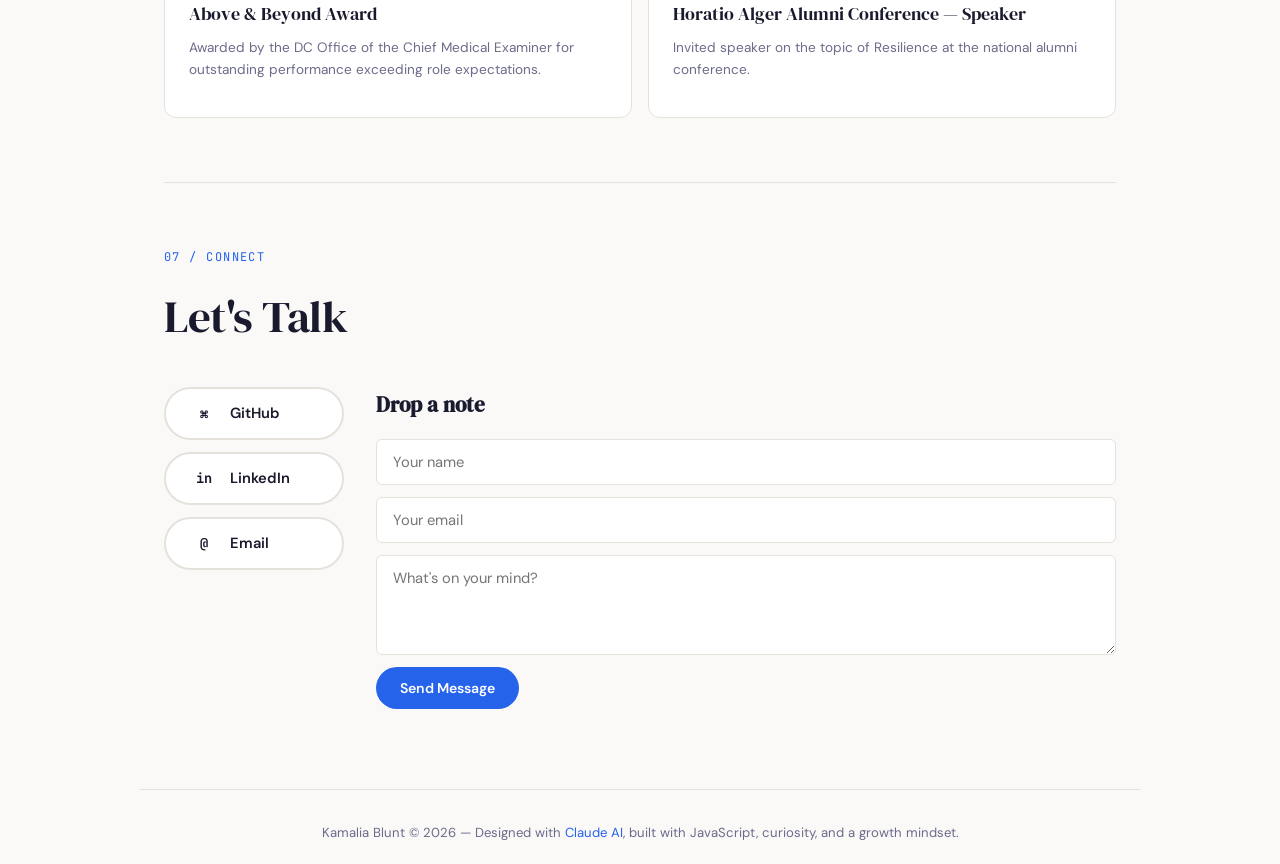
==== commit f1ea5be6: "Add video/media production project; redirect index to portfolio-preview" ====
--- a/index.html
+++ b/index.html
@@ -1,413 +1,16 @@
 <!DOCTYPE html>
 <html lang="en">
 <head>
-    <title>Kamalia Blunt — AI & Data Portfolio</title>
     <meta charset="UTF-8">
     <meta name="viewport" content="width=device-width, initial-scale=1.0">
-    <meta name="description" content="Kamalia Blunt — AI Training Specialist & Data Analytics Professional. Portfolio showcasing AI expertise, data-driven projects, and published work.">
-    <meta name="keywords" content="AI training, data analytics, JavaScript, portfolio, Kamalia Blunt, OptimaNova, data visualization">
-    <link rel="stylesheet" href="css/index.css">
-    <link rel="preconnect" href="https://fonts.googleapis.com">
-    <link rel="preconnect" href="https://fonts.gstatic.com" crossorigin>
-    <link href="https://fonts.googleapis.com/css2?family=DM+Serif+Display&family=DM+Sans:wght@300;400;500;600;700&family=JetBrains+Mono:wght@400;500&display=swap" rel="stylesheet">
+    <title>Kamalia Blunt — Portfolio</title>
+    <meta http-equiv="refresh" content="0; url=portfolio-preview.html">
+    <link rel="canonical" href="https://b1untkam.github.io/Portfolio_Kblunt/portfolio-preview.html">
+    <script>
+        window.location.replace('portfolio-preview.html' + window.location.hash);
+    </script>
 </head>
 <body>
-
-    <!-- ===== FLOATING NAV ===== -->
-    <header>
-        <nav>
-            <ul class="nav-menu">
-                <li><a href="#about">About</a></li>
-                <li><a href="#skills">Skills</a></li>
-                <li><a href="#experience">Experience</a></li>
-                <li><a href="#projects">Projects</a></li>
-                <li><a href="#testimonials">Testimonials</a></li>
-                <li><a href="#published">Published</a></li>
-                <li><a href="#connect">Connect</a></li>
-            </ul>
-        </nav>
-    </header>
-
-    <!-- ===== HERO ===== -->
-    <section class="hero">
-        <div class="hero-grain"></div>
-        <div class="hero-content">
-            <p class="hero-eyebrow">AI Learning Partner · Data Analyst · Storyteller</p>
-            <h1>Kamalia Blunt</h1>
-            <p class="hero-tagline">I turn complex data into clear insight — and help organizations go from <span class="highlight">AI-curious</span> to <span class="highlight">AI-confident</span>.</p>
-            <div class="hero-stats">
-                <div class="stat">
-                    <span class="stat-number" data-target="7">0</span><span class="stat-suffix">+</span>
-                    <span class="stat-label">Years in Data & Analytics</span>
-                </div>
-                <div class="stat">
-                    <span class="stat-number" data-target="5">0</span>
-                    <span class="stat-label">Workplace & Writing Awards</span>
-                </div>
-                <div class="stat">
-                    <span class="stat-number" data-target="3">0</span>
-                    <span class="stat-label">Federal Agencies Served</span>
-                </div>
-            </div>
-        </div>
-    </section>
-
-    <main>
-
-    <!-- ===== ABOUT ===== -->
-    <section id="about">
-        <span class="section-label">01 / About</span>
-        <h2>Who I Am</h2>
-        <div class="about-grid">
-            <div class="about-text">
-                <p class="lead">Data analytics professional and AI training specialist with 7+ years transforming complex datasets into strategic, actionable insights across federal, public health, and nonprofit sectors.</p>
-                <p>Currently an <strong>AI Learning Partner at OptimaNova</strong>, I design and deliver hands-on training that makes AI accessible and practical for small businesses and mission-driven organizations. My background in public health surveillance, program evaluation, and workforce analytics gives me a unique edge — I don't just understand AI tools, I understand the <em>real-world problems</em> they need to solve.</p>
-                <p>I have conversational Spanish skills, I'm an award-winning writer, and I'm someone who thrives at the intersection of data, people, and technology.</p>
-            </div>
-            <div class="about-card">
-                <div class="about-card-header">Currently</div>
-                <div class="about-card-item">
-                    <span class="about-card-dot active"></span>
-                    AI Learning Partner — OptimaNova
-                </div>
-                <div class="about-card-item">
-                    <span class="about-card-dot active"></span>
-                    AI Training Specialist — Handshake
-                </div>
-                <div class="about-card-item">
-                    <span class="about-card-dot"></span>
-                    SHRM Educational Course Credit — UMD Global Campus
-                </div>
-
-                <div class="about-card-header" style="margin-top: 1.5rem;">Education</div>
-                <div class="about-card-item">
-                    <span class="about-card-dot"></span>
-                    M.S. Health Promotion Mgmt — American University <em>(3.96 GPA)</em>
-                </div>
-                <div class="about-card-item">
-                    <span class="about-card-dot"></span>
-                    B.A. Spanish Language & Lit — University of Georgia
-                </div>
-            </div>
-        </div>
-    </section>
-
-    <!-- ===== SKILLS ===== -->
-    <section id="skills">
-        <span class="section-label">02 / Skills</span>
-        <h2>What I Work With</h2>
-        <div class="skills-grid">
-            <div class="skill-category">
-                <h3 class="skill-cat-title"><span class="skill-icon">◇</span> AI & Data</h3>
-                <ul>
-                    <li>AI Training Design & Delivery</li>
-                    <li>Data Analysis & Storytelling</li>
-                    <li>Survey Design (Qualtrics, MS Forms)</li>
-                    <li>Data Annotation & QA</li>
-                    <li>SPSS</li>
-                    <li>Prompt Engineering</li>
-                </ul>
-            </div>
-            <div class="skill-category">
-                <h3 class="skill-cat-title"><span class="skill-icon">◇</span> Development</h3>
-                <ul>
-                    <li>JavaScript (Fundamentals)</li>
-                    <li>HTML5 · CSS3</li>
-                    <li>Responsive Web Design</li>
-                    <li>Git · GitHub</li>
-                    <li>Website Design & Management</li>
-                    <li>508 Accessibility Compliance</li>
-                </ul>
-            </div>
-            <div class="skill-category">
-                <h3 class="skill-cat-title"><span class="skill-icon">◇</span> Tools & Platforms</h3>
-                <ul>
-                    <li>Advanced Excel</li>
-                    <li>Google Workspace</li>
-                    <li>Workiva (Wdesk)</li>
-                    <li>Zintellect Recruitment</li>
-                    <li>Constant Contact · MailChimp</li>
-                    <li>Database Management</li>
-                </ul>
-            </div>
-            <div class="skill-category">
-                <h3 class="skill-cat-title"><span class="skill-icon">◇</span> Professional</h3>
-                <ul>
-                    <li>Stakeholder Engagement</li>
-                    <li>Training & Development</li>
-                    <li>Change Management</li>
-                    <li>Strategic Communications</li>
-                    <li>Program Evaluation</li>
-                    <li>Conversational Spanish</li>
-                </ul>
-            </div>
-        </div>
-    </section>
-
-    <!-- ===== EXPERIENCE ===== -->
-    <section id="experience">
-        <span class="section-label">03 / Experience</span>
-        <h2>Where I've Made Impact</h2>
-        <div class="timeline">
-            <div class="timeline-item">
-                <div class="timeline-marker"></div>
-                <div class="timeline-content">
-                    <div class="job-meta">
-                        <span class="job-date">2024 — Present</span>
-                        <span class="job-tag">AI / Training</span>
-                    </div>
-                    <h3>AI Learning Partner</h3>
-                    <p class="job-org">OptimaNova</p>
-                    <p class="job-desc">Design and deliver hands-on AI training sessions for small businesses and nonprofits. Lead "AI ON Thursdays" weekly series. Develop customized curriculum making complex AI concepts accessible and actionable for mission-driven professionals.</p>
-                </div>
-            </div>
-            <div class="timeline-item">
-                <div class="timeline-marker"></div>
-                <div class="timeline-content">
-                    <div class="job-meta">
-                        <span class="job-date">2025 — Present</span>
-                        <span class="job-tag">AI / Evaluation</span>
-                    </div>
-                    <h3>AI Model Evaluation Specialist</h3>
-                    <p class="job-org">Handshake AI Fellowship Program (Remote)</p>
-                    <p class="job-desc">Evaluate and annotate AI model outputs for quality, accuracy, and safety. Conduct image-based assessments and provide detailed justifications for model training improvements. Manage parallel workflows across multiple task types while maintaining quality standards.</p>
-                </div>
-            </div>
-            <div class="timeline-item">
-                <div class="timeline-marker"></div>
-                <div class="timeline-content">
-                    <div class="job-meta">
-                        <span class="job-date">2024 — Present</span>
-                        <span class="job-tag">Data / HR</span>
-                    </div>
-                    <h3>Employee Experience Program Analyst</h3>
-                    <p class="job-org">US Environmental Protection Agency</p>
-                    <p class="job-desc">Led cross-functional collaboration to develop inclusive leadership program. Redesigned survey instruments using Qualtrics and Microsoft Forms. Established dedicated pathfinder team for data management processes. Developed stay interview program across divisions.</p>
-                </div>
-            </div>
-            <div class="timeline-item">
-                <div class="timeline-marker"></div>
-                <div class="timeline-content">
-                    <div class="job-meta">
-                        <span class="job-date">2021 — 2024</span>
-                        <span class="job-tag">Data / Programs</span>
-                    </div>
-                    <h3>Small Business Program Facilitator</h3>
-                    <p class="job-org">Morgan State University — Entrepreneurial Development Center</p>
-                    <p class="job-desc">Led 100% of data collection efforts across all program initiatives. Maintained quality control over 85% of program documents. Ensured compliance with local regulations while collaborating with internal and external stakeholders.</p>
-                </div>
-            </div>
-            <div class="timeline-item">
-                <div class="timeline-marker"></div>
-                <div class="timeline-content">
-                    <div class="job-meta">
-                        <span class="job-date">2021 — 2024</span>
-                        <span class="job-tag">Analytics / Comms</span>
-                    </div>
-                    <h3>Senior Analyst & Communications Specialist</h3>
-                    <p class="job-org">Lord and Tucker Management Consultants</p>
-                    <p class="job-desc">Designed and launched company website achieving 3,000+ visitors and 4,100+ social media views in first year. Developed integrated communications strategies with data-driven effectiveness analysis. Mentored junior staff.</p>
-                </div>
-            </div>
-            <div class="timeline-item">
-                <div class="timeline-marker"></div>
-                <div class="timeline-content">
-                    <div class="job-meta">
-                        <span class="job-date">2020 — 2021</span>
-                        <span class="job-tag">Data / Federal</span>
-                    </div>
-                    <h3>Senior Administrative Analyst</h3>
-                    <p class="job-org">National Center for Science & Engineering Statistics (NSF)</p>
-                    <p class="job-desc">Led analytics team of 4 to create dashboard tracking million-dollar funding obligations across NCSES divisions. Co-led virtual job fair outreach reaching 2,400+ attendees across 2 ORISE events. Strategized multi-division recruitment for program fellows.</p>
-                </div>
-            </div>
-            <div class="timeline-item">
-                <div class="timeline-marker"></div>
-                <div class="timeline-content">
-                    <div class="job-meta">
-                        <span class="job-date">2017 — 2020</span>
-                        <span class="job-tag">Data / Public Health</span>
-                    </div>
-                    <h3>Violent Death Reporting System Data Analyst</h3>
-                    <p class="job-org">Washington DC Office of the Chief Medical Examiner</p>
-                    <p class="job-desc">Processed and analyzed 500+ confidential case files. Trained and co-supervised team of data abstractors. Facilitated multi-agency collaboration with DC Metro Police, Dept. of Forensic Sciences, and DC Health. Earned Exemplary Service Award (2018) and Above & Beyond Award (2019). Recognized by CDC for ranking DC 2nd in case initiation among smaller states.</p>
-                </div>
-            </div>
-        </div>
-    </section>
-
-    <!-- ===== PROJECTS ===== -->
-    <section id="projects">
-        <span class="section-label">04 / Projects</span>
-        <h2>What I've Built</h2>
-        <div class="projects-grid">
-            
-            <!-- Project 1: AI Prompt Lab -->
-            <div class="project-card featured">
-                <div class="project-card-badge">Interactive</div>
-                <h3>AI Prompt Lab</h3>
-                <p class="project-desc">An interactive showcase demonstrating practical prompt engineering techniques. Select a scenario, see the prompt, and understand the thinking behind effective AI communication.</p>
-                <div class="prompt-lab">
-                    <div class="prompt-tabs">
-                        <button class="prompt-tab active" data-prompt="business">Small Business</button>
-                        <button class="prompt-tab" data-prompt="data">Data Analysis</button>
-                        <button class="prompt-tab" data-prompt="nonprofit">Nonprofit</button>
-                        <button class="prompt-tab" data-prompt="training">Training</button>
-                    </div>
-                    <div class="prompt-display">
-                        <div class="prompt-section">
-                            <span class="prompt-label">Scenario</span>
-                            <p id="prompt-scenario"></p>
-                        </div>
-                        <div class="prompt-section">
-                            <span class="prompt-label">Prompt</span>
-                            <pre id="prompt-text"><code></code></pre>
-                        </div>
-                        <div class="prompt-section">
-                            <span class="prompt-label">Why It Works</span>
-                            <p id="prompt-rationale"></p>
-                        </div>
-                    </div>
-                </div>
-                <div class="project-tech">
-                    <span>Prompt Engineering</span>
-                    <span>AI Strategy</span>
-                    <span>JavaScript</span>
-                </div>
-            </div>
-
-            <!-- Project 2: This Portfolio -->
-            <div class="project-card">
-                <h3>This Portfolio</h3>
-                <p class="project-desc">A responsive, accessible portfolio designed in collaboration with Claude AI and built with vanilla JavaScript, CSS custom properties, scroll-driven animations, and interactive elements. A real example of leveraging AI as a development partner.</p>
-                <div class="project-tech">
-                    <span>JavaScript</span>
-                    <span>HTML5</span>
-                    <span>CSS3</span>
-                    <span>AI-Assisted Development</span>
-                </div>
-                <a href="https://github.com/B1untKam" target="_blank" class="project-link">View on GitHub →</a>
-            </div>
-
-            <!-- Project 3: Published Work (placeholder) -->
-            <div class="project-card">
-                <h3>Data Dashboards & Reports</h3>
-                <p class="project-desc">Data visualization and reporting work from federal agencies including dashboards tracking multi-million dollar funding obligations and public health surveillance reports recognized by the CDC.</p>
-                <div class="project-tech">
-                    <span>Excel</span>
-                    <span>Data Visualization</span>
-                    <span>Federal Analytics</span>
-                    <span>Reporting</span>
-                </div>
-                <span class="project-link muted">Links coming soon</span>
-            </div>
-        </div>
-    </section>
-
-    <!-- ===== WHAT OTHERS SAY ===== -->
-    <section id="testimonials">
-        <span class="section-label">05 / What Others Say</span>
-        <h2>In Their Words</h2>
-        <div class="testimonials-grid">
-            <div class="testimonial">
-                <blockquote>
-                    <p>"[Quote from letter of recommendation — paste here]"</p>
-                </blockquote>
-                <div class="testimonial-author">
-                    <span class="testimonial-name">[Name]</span>
-                    <span class="testimonial-role">[Title, Organization]</span>
-                </div>
-            </div>
-            <div class="testimonial">
-                <blockquote>
-                    <p>"[Quote from book review — paste here]"</p>
-                </blockquote>
-                <div class="testimonial-author">
-                    <span class="testimonial-name">[Reviewer Name]</span>
-                    <span class="testimonial-role">[Source]</span>
-                </div>
-            </div>
-            <div class="testimonial">
-                <blockquote>
-                    <p>"[Another endorsement — paste here]"</p>
-                </blockquote>
-                <div class="testimonial-author">
-                    <span class="testimonial-name">[Name]</span>
-                    <span class="testimonial-role">[Title, Organization]</span>
-                </div>
-            </div>
-        </div>
-    </section>
-
-    <!-- ===== PUBLISHED WORK ===== -->
-    <section id="published">
-        <span class="section-label">06 / Published Work</span>
-        <h2>Recognition & Writing</h2>
-        <div class="published-grid">
-            <div class="published-item">
-                <span class="published-type">Award</span>
-                <h3>Universal Declaration of Human Rights Essay Contest</h3>
-                <p>1st Place Winner — Honored by the Mayor of Atlanta and the Mayor of Nuremberg, Germany at Spelman College</p>
-                <a href="https://apstoday.us/tag/spelman-college/" target="_blank" class="published-link">Read More →</a>
-            </div>
-            <div class="published-item">
-                <span class="published-type">Scholarship</span>
-                <h3>Life Lessons Scholarship — Life Happens</h3>
-                <p>Multi-scholarship writing winner recognized for essay excellence</p>
-                <a href="https://lifehappens.co/life-lessons-scholarship-program/archive/" target="_blank" class="published-link">View Archive →</a>
-            </div>
-            <div class="published-item">
-                <span class="published-type">Scholarship</span>
-                <h3>Gates Millennium Scholarship</h3>
-                <p>Selected as a Gates Millennium Scholar — featured in the Atlanta Journal-Constitution</p>
-                <a href="https://www.ajc.com/news/local/gates-millennium-scholarship-winners/LV7Nn6rbrVG0fpaz4hsI3K/" target="_blank" class="published-link">AJC Feature →</a>
-            </div>
-            <div class="published-item placeholder">
-                <span class="published-type">Your Link</span>
-                <h3>More work coming soon</h3>
-                <p>Additional reports, dashboards, and published writing will be added here.</p>
-            </div>
-        </div>
-    </section>
-
-    <!-- ===== CONNECT ===== -->
-    <section id="connect">
-        <span class="section-label">07 / Connect</span>
-        <h2>Let's Talk</h2>
-        <div class="connect-grid">
-            <div class="connect-links">
-                <a href="https://github.com/B1untKam" target="_blank" class="connect-btn github">
-                    <span class="connect-icon">⌘</span>
-                    <span>GitHub</span>
-                </a>
-                <a href="https://www.linkedin.com/in/kamalia-b-18064666/" target="_blank" class="connect-btn linkedin">
-                    <span class="connect-icon">in</span>
-                    <span>LinkedIn</span>
-                </a>
-                <a href="mailto:Blunt.Kamalia@gmail.com" class="connect-btn email">
-                    <span class="connect-icon">@</span>
-                    <span>Email</span>
-                </a>
-            </div>
-            <div class="connect-form-area">
-                <h3>Drop a note</h3>
-                <form name="leave_message" class="contact-form">
-                    <input type="text" id="usersName" name="usersName" placeholder="Your name" required>
-                    <input type="email" id="usersEmail" name="usersEmail" placeholder="Your email" required>
-                    <textarea id="usersMessage" name="usersMessage" placeholder="What's on your mind?" required></textarea>
-                    <button type="submit">Send Message</button>
-                </form>
-                <ul class="message-list" id="messageList"></ul>
-            </div>
-        </div>
-    </section>
-
-    </main>
-
-    <footer>
-        <!-- Footer content added via JS -->
-    </footer>
-
-    <script src="js/index.js"></script>
+    <p>Redirecting to <a href="portfolio-preview.html">Kamalia Blunt's portfolio</a>&hellip;</p>
 </body>
 </html>
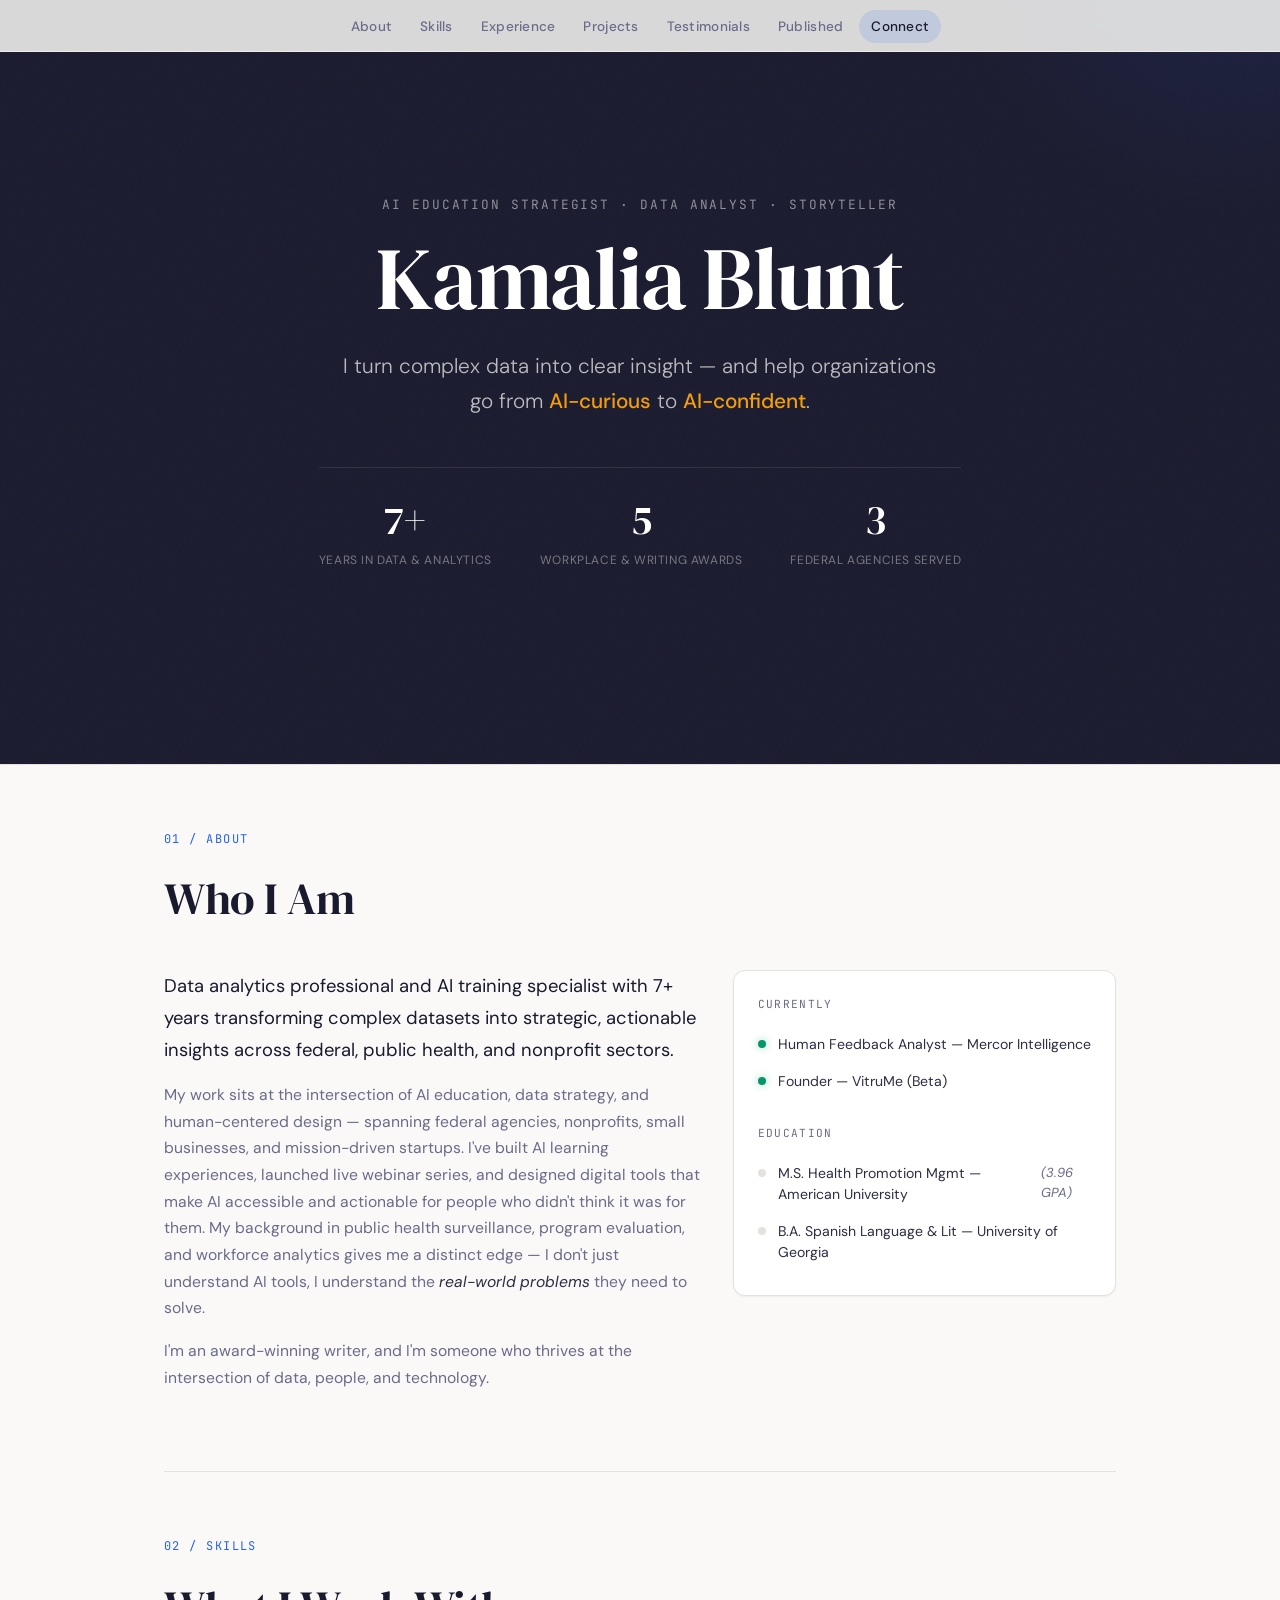
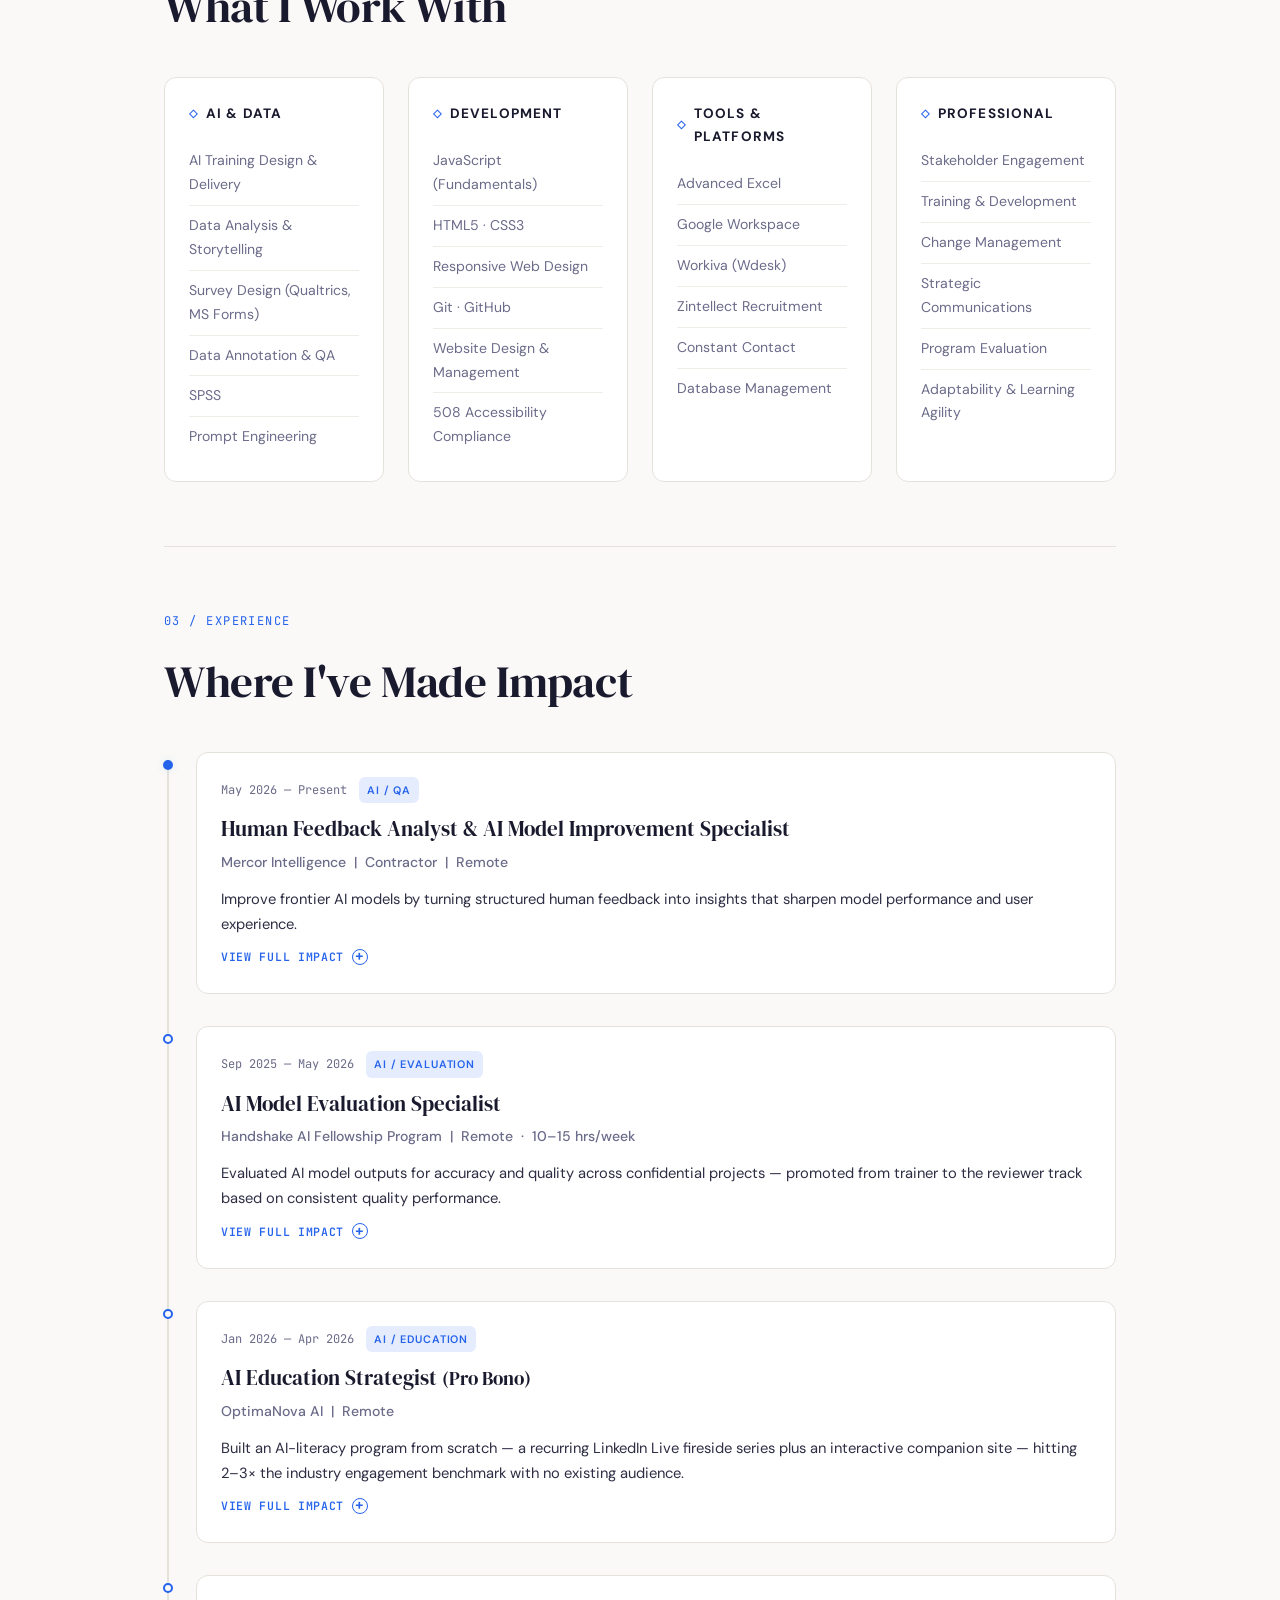
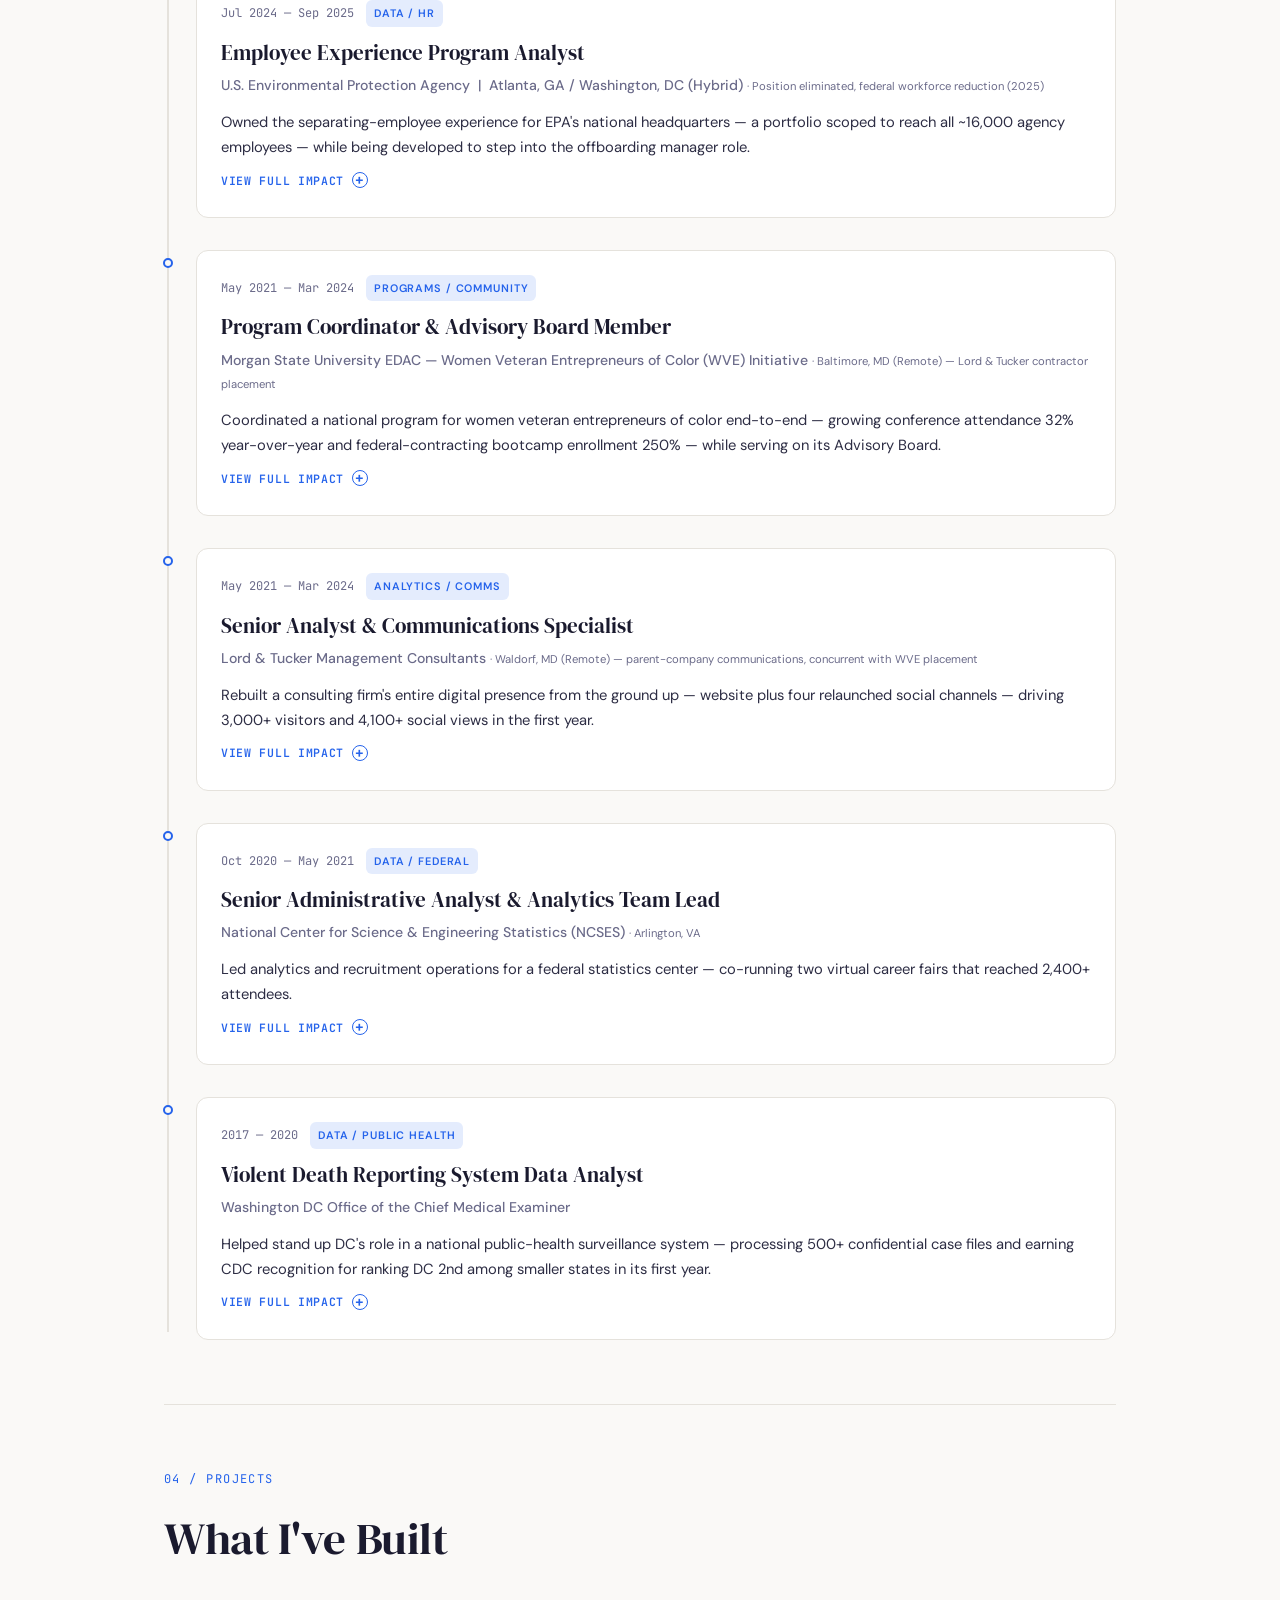
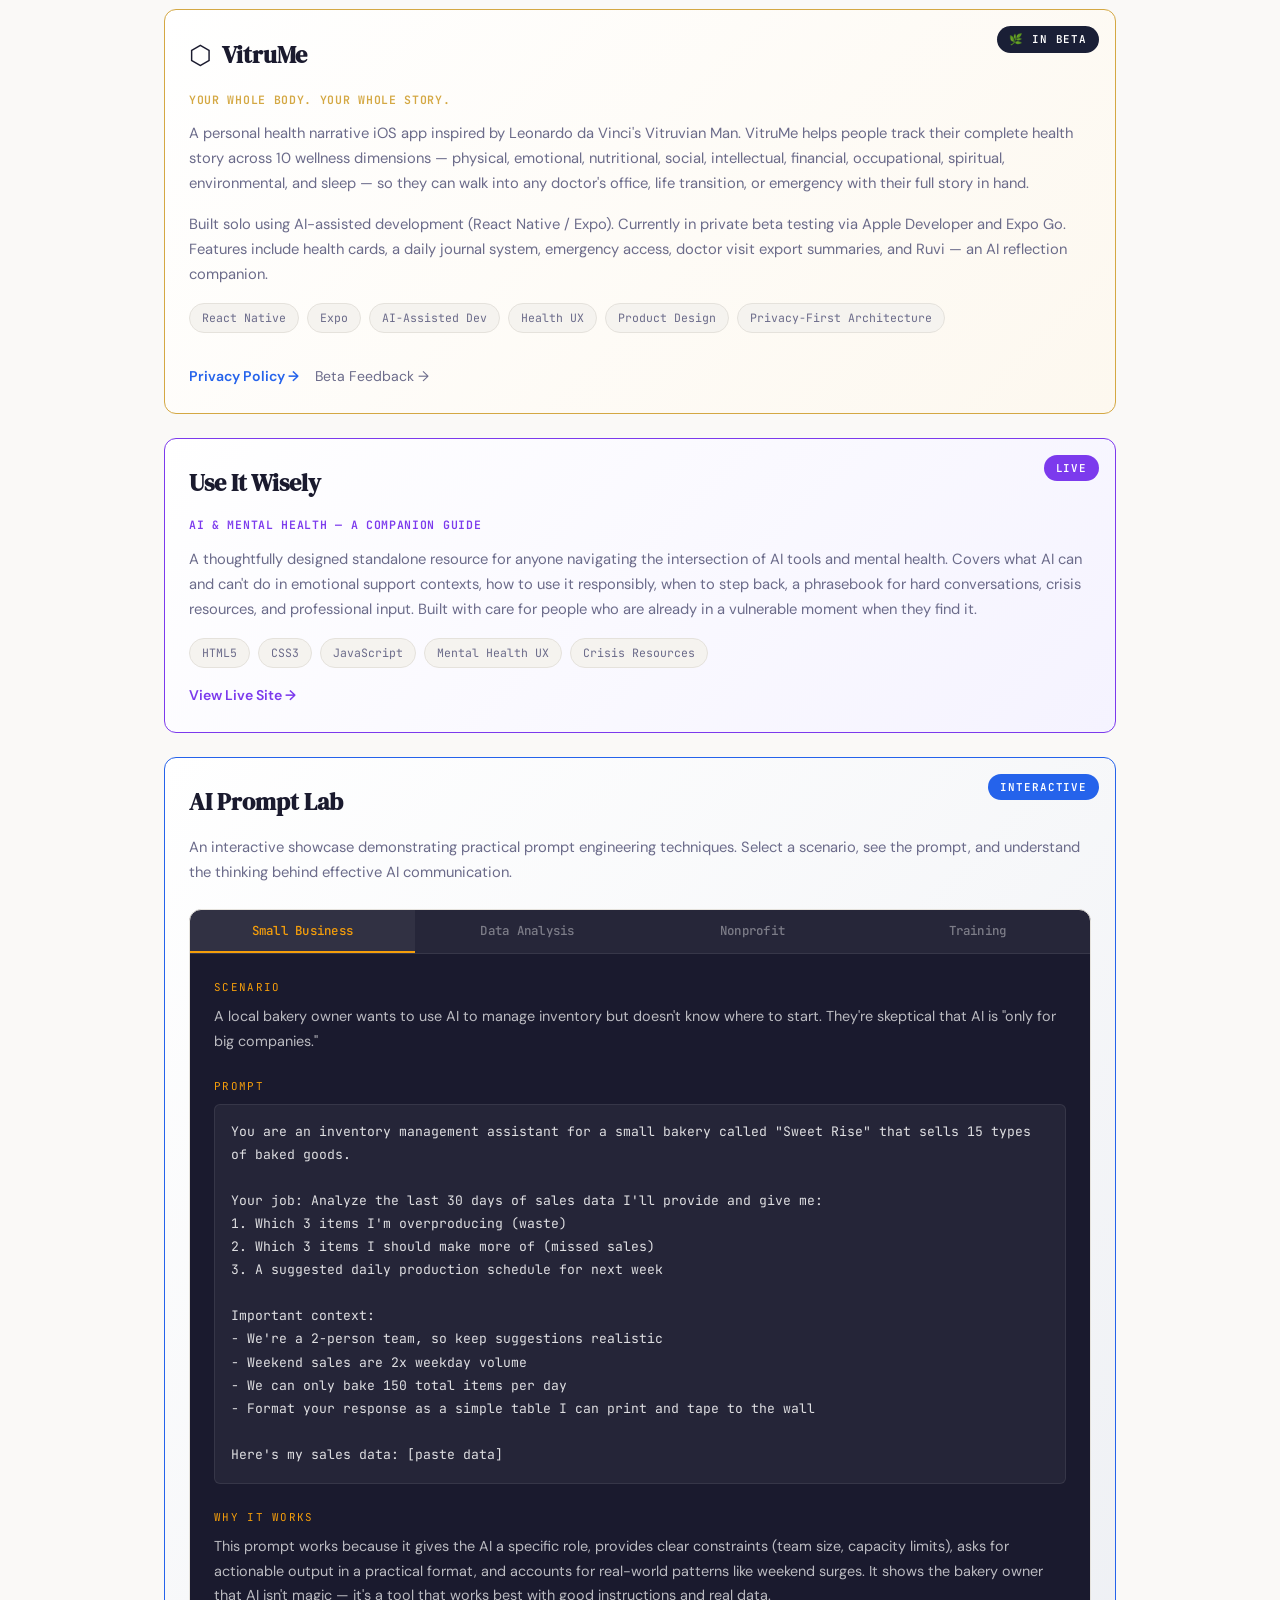
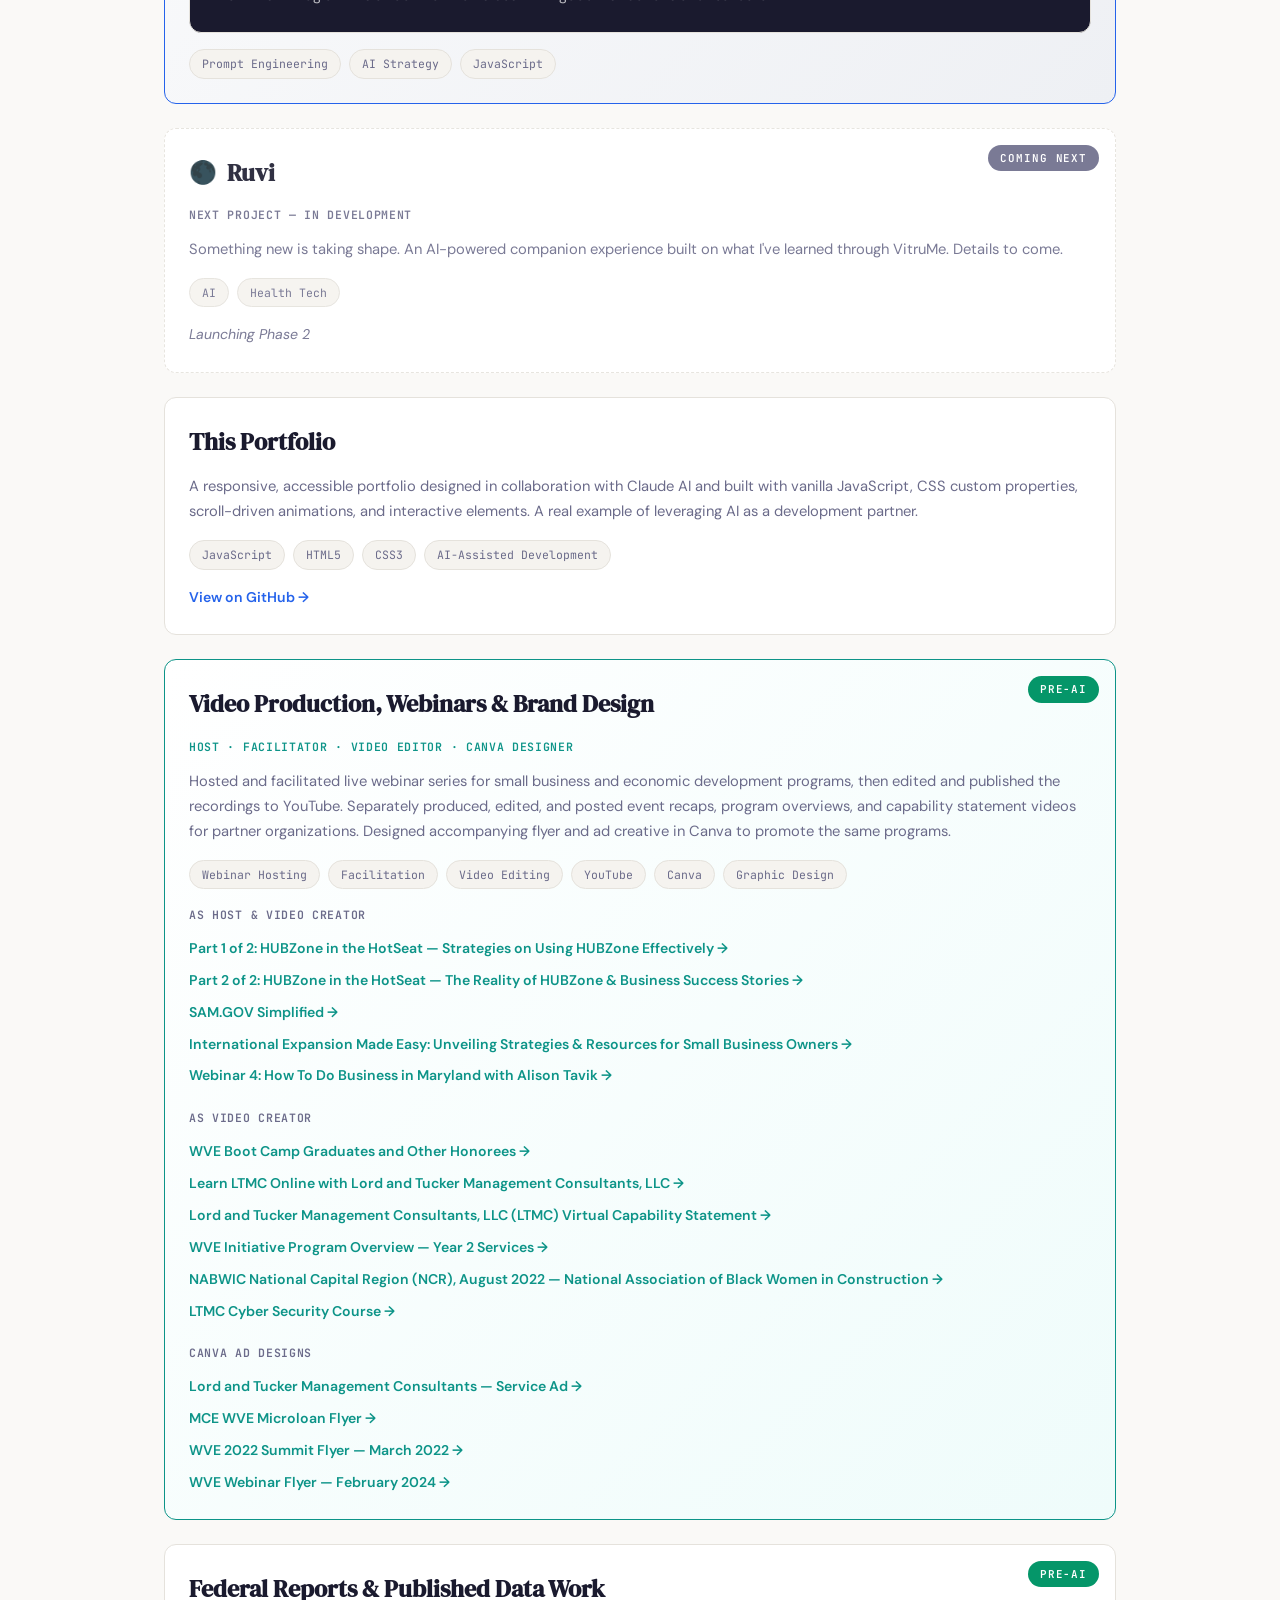
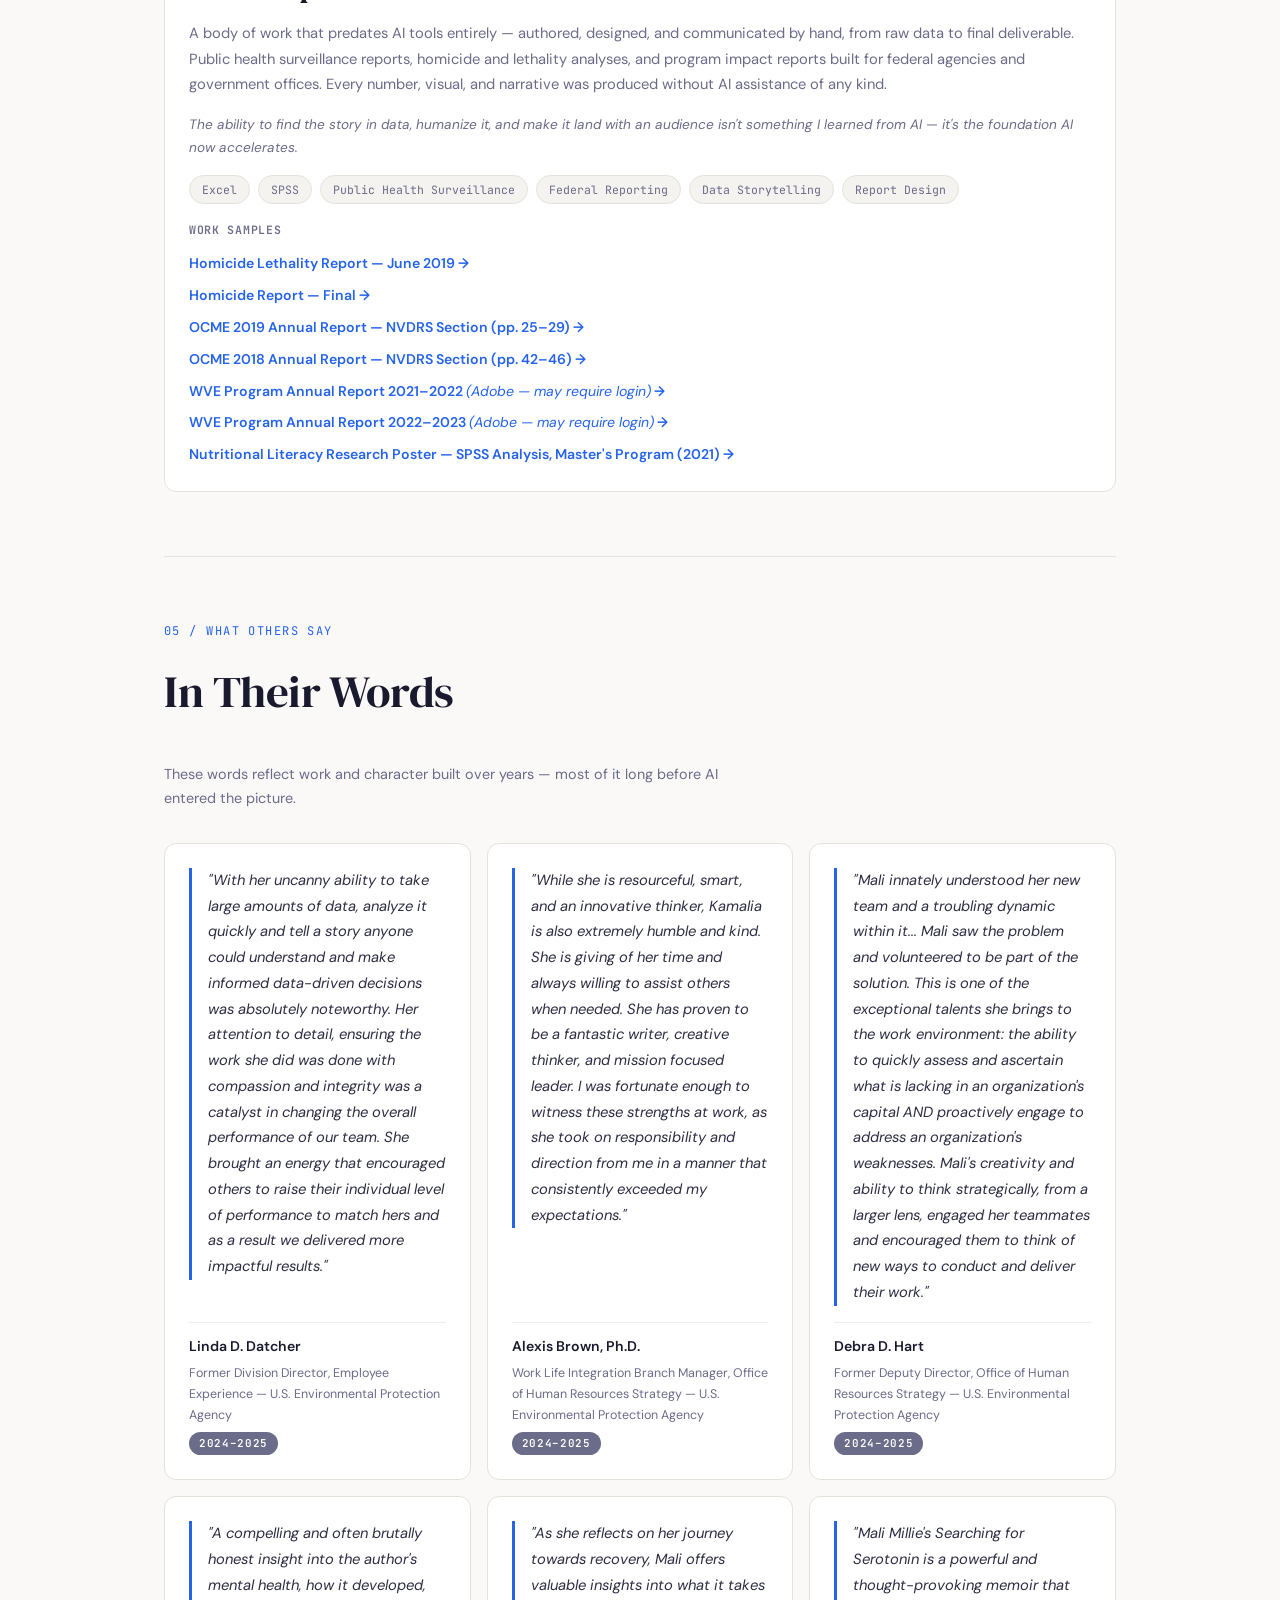
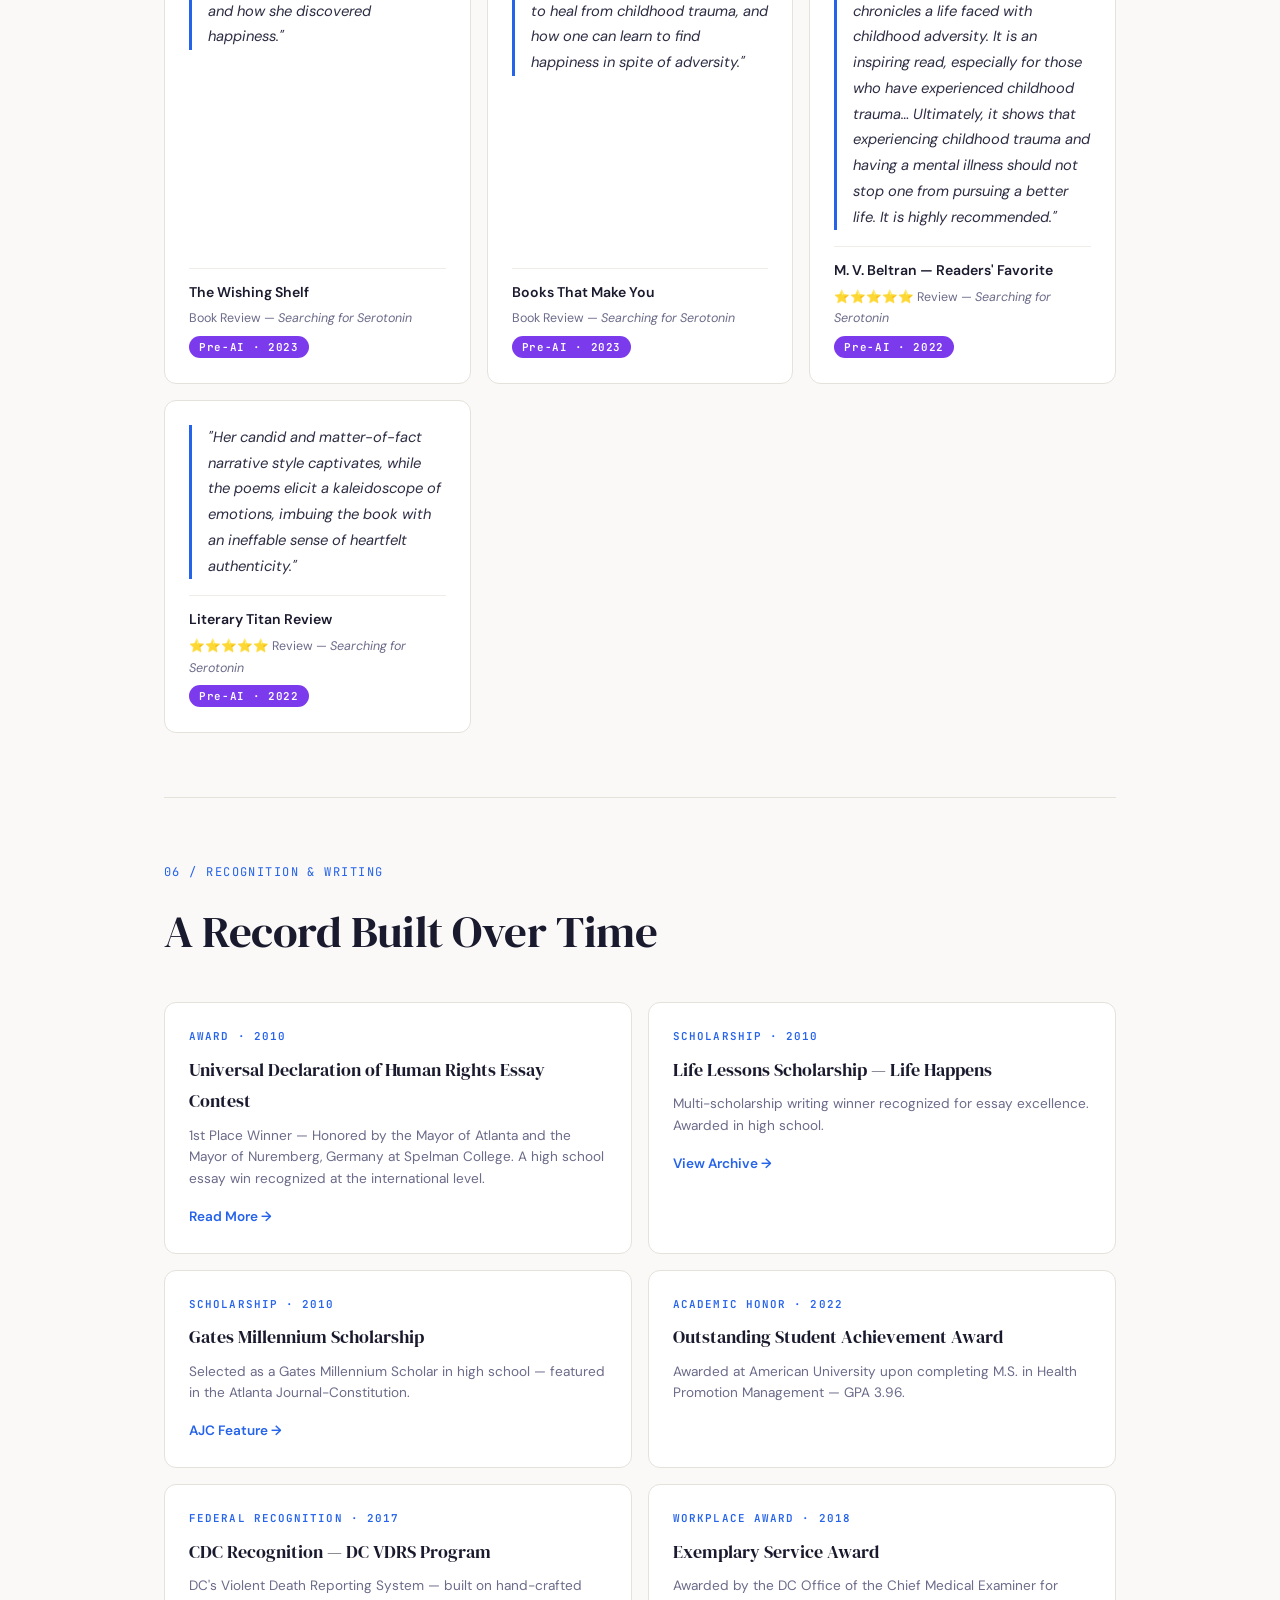
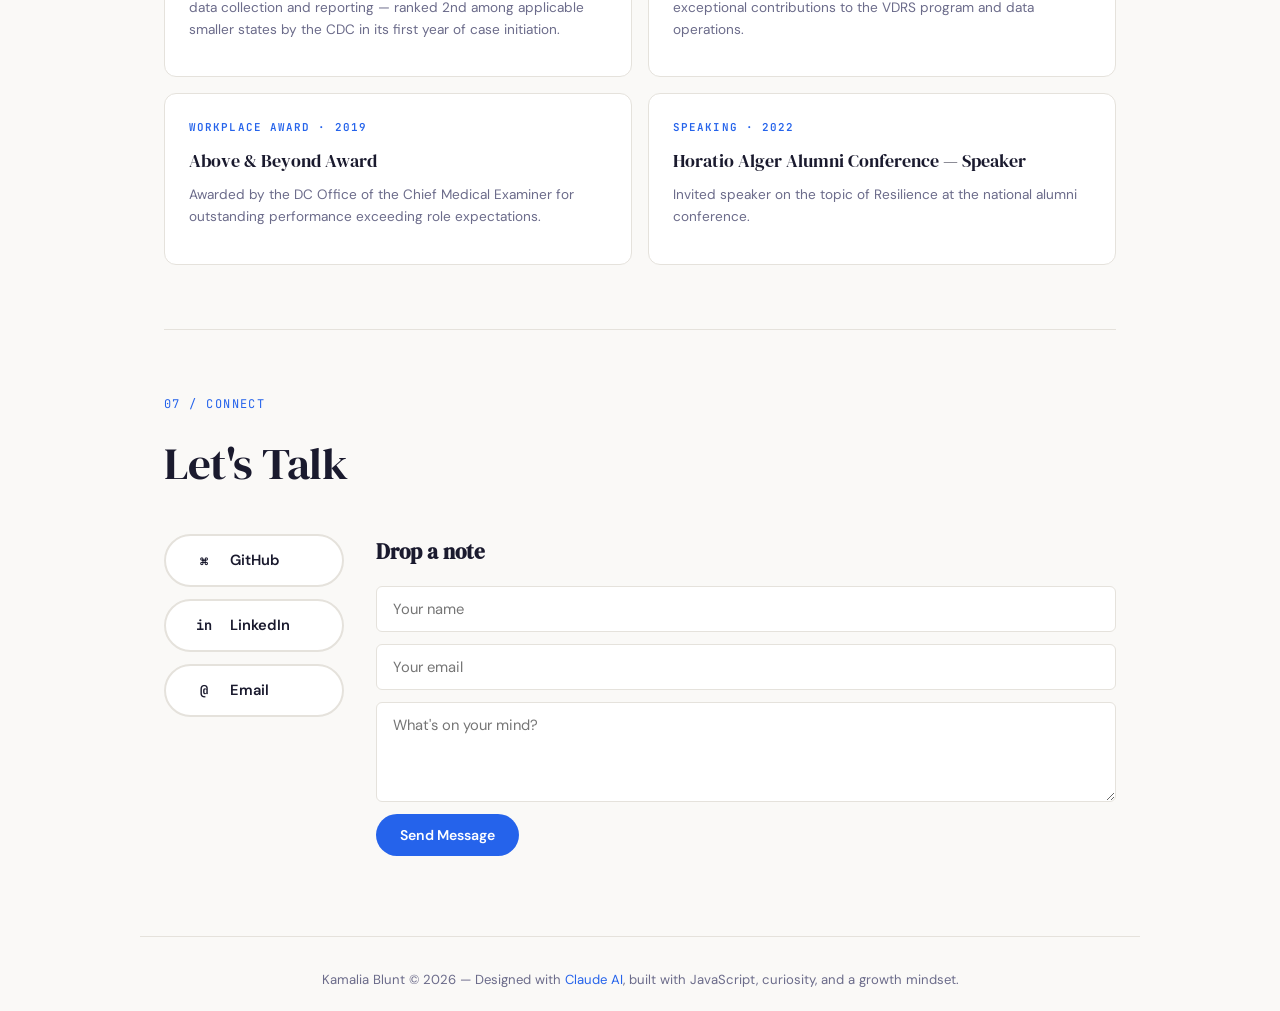
==== commit cd622736: "Update Portfolio consolidating Index and Portfolio-Preview" ====
--- a/index.html
+++ b/index.html
@@ -1,16 +1,2069 @@
 <!DOCTYPE html>
 <html lang="en">
 <head>
+    <title>Kamalia Blunt — People, AI & Product Portfolio</title>
     <meta charset="UTF-8">
     <meta name="viewport" content="width=device-width, initial-scale=1.0">
-    <title>Kamalia Blunt — Portfolio</title>
-    <meta http-equiv="refresh" content="0; url=portfolio-preview.html">
-    <link rel="canonical" href="https://b1untkam.github.io/Portfolio_Kblunt/portfolio-preview.html">
-    <script>
-        window.location.replace('portfolio-preview.html' + window.location.hash);
-    </script>
-</head>
+    <link rel="preconnect" href="https://fonts.googleapis.com">
+    <link rel="preconnect" href="https://fonts.gstatic.com" crossorigin>
+    <link href="https://fonts.googleapis.com/css2?family=DM+Serif+Display&family=DM+Sans:wght@300;400;500;600;700&family=JetBrains+Mono:wght@400;500&display=swap" rel="stylesheet">
+<style>
+/* ===== DESIGN TOKENS ===== */
+:root {
+    /* Palette: warm neutrals with a sharp blue accent */
+    --ink: #1a1a2e;
+    --ink-light: #2d2d44;
+    --ink-muted: #6b6b8a;
+    --paper: #faf9f7;
+    --paper-warm: #f5f3ef;
+    --paper-cool: #eef0f4;
+    --accent: #2563eb;
+    --accent-hover: #1d4ed8;
+    --accent-glow: rgba(37, 99, 235, 0.12);
+    --accent-warm: #f59e0b;
+    --success: #059669;
+    --surface: #ffffff;
+    --border: #e5e2dc;
+    --border-light: #f0ede8;
+
+    /* Typography */
+    --font-display: 'DM Serif Display', Georgia, serif;
+    --font-body: 'DM Sans', -apple-system, sans-serif;
+    --font-mono: 'JetBrains Mono', 'Fira Code', monospace;
+
+    /* Spacing scale */
+    --sp-1: 0.25rem;
+    --sp-2: 0.5rem;
+    --sp-3: 0.75rem;
+    --sp-4: 1rem;
+    --sp-6: 1.5rem;
+    --sp-8: 2rem;
+    --sp-12: 3rem;
+    --sp-16: 4rem;
+    --sp-24: 6rem;
+
+    /* Radius */
+    --r-sm: 6px;
+    --r-md: 12px;
+    --r-lg: 20px;
+    --r-full: 100px;
+
+    /* Shadows */
+    --shadow-sm: 0 1px 2px rgba(26,26,46,0.05);
+    --shadow-md: 0 4px 12px rgba(26,26,46,0.08);
+    --shadow-lg: 0 12px 32px rgba(26,26,46,0.1);
+    --shadow-glow: 0 0 30px rgba(37, 99, 235, 0.15);
+}
+
+/* ===== RESET & BASE ===== */
+*, *::before, *::after {
+    margin: 0;
+    padding: 0;
+    box-sizing: border-box;
+}
+
+html {
+    scroll-behavior: smooth;
+    scroll-padding-top: 80px;
+}
+
+body {
+    font-family: var(--font-body);
+    background: var(--paper);
+    color: var(--ink);
+    line-height: 1.7;
+    -webkit-font-smoothing: antialiased;
+    overflow-x: hidden;
+}
+
+::selection {
+    background: var(--accent);
+    color: white;
+}
+
+/* ===== NAV ===== */
+header {
+    position: fixed;
+    top: 0;
+    left: 0;
+    right: 0;
+    z-index: 1000;
+    background: rgba(250, 249, 247, 0.85);
+    backdrop-filter: blur(20px);
+    -webkit-backdrop-filter: blur(20px);
+    border-bottom: 1px solid var(--border-light);
+}
+
+.nav-menu {
+    display: flex;
+    justify-content: center;
+    list-style: none;
+    gap: var(--sp-1);
+    padding: var(--sp-3) var(--sp-4);
+    max-width: 800px;
+    margin: 0 auto;
+}
+
+.nav-menu a {
+    color: var(--ink-muted);
+    text-decoration: none;
+    font-size: 0.85rem;
+    font-weight: 500;
+    padding: var(--sp-2) var(--sp-3);
+    border-radius: var(--r-full);
+    transition: all 0.25s ease;
+    letter-spacing: 0.02em;
+}
+
+.nav-menu a:hover,
+.nav-menu a.active {
+    color: var(--ink);
+    background: var(--accent-glow);
+}
+
+/* ===== HERO ===== */
+.hero {
+    position: relative;
+    min-height: 85vh;
+    display: flex;
+    align-items: center;
+    justify-content: center;
+    padding: var(--sp-24) var(--sp-4);
+    background: var(--ink);
+    color: white;
+    overflow: hidden;
+}
+
+.hero-grain {
+    position: absolute;
+    inset: 0;
+    opacity: 0.04;
+    background-image: url("data:image/svg+xml,%3Csvg viewBox='0 0 256 256' xmlns='http://www.w3.org/2000/svg'%3E%3Cfilter id='noise'%3E%3CfeTurbulence type='fractalNoise' baseFrequency='0.9' numOctaves='4' stitchTiles='stitch'/%3E%3C/filter%3E%3Crect width='100%25' height='100%25' filter='url(%23noise)'/%3E%3C/svg%3E");
+    background-size: 200px;
+    pointer-events: none;
+}
+
+.hero::before {
+    content: '';
+    position: absolute;
+    top: -50%;
+    right: -20%;
+    width: 600px;
+    height: 600px;
+    background: radial-gradient(circle, var(--accent) 0%, transparent 70%);
+    opacity: 0.12;
+    border-radius: 50%;
+    pointer-events: none;
+}
+
+.hero-content {
+    position: relative;
+    max-width: 800px;
+    text-align: center;
+}
+
+.hero-eyebrow {
+    font-family: var(--font-mono);
+    font-size: 0.8rem;
+    letter-spacing: 0.15em;
+    text-transform: uppercase;
+    color: rgba(255,255,255,0.5);
+    margin-bottom: var(--sp-4);
+    font-weight: 400;
+}
+
+.hero h1 {
+    font-family: var(--font-display);
+    font-size: clamp(3rem, 8vw, 5.5rem);
+    font-weight: 400;
+    line-height: 1.05;
+    margin-bottom: var(--sp-6);
+    letter-spacing: -0.02em;
+}
+
+.hero-tagline {
+    font-size: clamp(1.05rem, 2.2vw, 1.3rem);
+    color: rgba(255,255,255,0.7);
+    max-width: 600px;
+    margin: 0 auto var(--sp-12);
+    line-height: 1.7;
+    font-weight: 300;
+}
+
+.highlight {
+    color: var(--accent-warm);
+    font-weight: 500;
+}
+
+.hero-stats {
+    display: flex;
+    justify-content: center;
+    gap: var(--sp-12);
+    padding-top: var(--sp-8);
+    border-top: 1px solid rgba(255,255,255,0.1);
+}
+
+.stat {
+    text-align: center;
+}
+
+.stat-number {
+    font-family: var(--font-display);
+    font-size: 2.5rem;
+    display: inline;
+    line-height: 1;
+}
+
+.stat-suffix {
+    font-family: var(--font-display);
+    font-size: 2.5rem;
+    line-height: 1;
+}
+
+.stat-label {
+    display: block;
+    font-size: 0.75rem;
+    color: rgba(255,255,255,0.4);
+    margin-top: var(--sp-2);
+    letter-spacing: 0.05em;
+    text-transform: uppercase;
+}
+
+/* ===== MAIN & SECTIONS ===== */
+main {
+    max-width: 1000px;
+    margin: 0 auto;
+    padding: 0 var(--sp-6);
+}
+
+section {
+    padding: var(--sp-16) 0;
+    border-bottom: 1px solid var(--border);
+}
+
+section:last-child {
+    border-bottom: none;
+}
+
+.section-label {
+    font-family: var(--font-mono);
+    font-size: 0.75rem;
+    letter-spacing: 0.12em;
+    text-transform: uppercase;
+    color: var(--accent);
+    display: block;
+    margin-bottom: var(--sp-3);
+}
+
+h2 {
+    font-family: var(--font-display);
+    font-size: clamp(2rem, 4vw, 2.8rem);
+    font-weight: 400;
+    margin-bottom: var(--sp-8);
+    letter-spacing: -0.01em;
+    color: var(--ink);
+}
+
+/* ===== ABOUT ===== */
+.about-grid {
+    display: grid;
+    grid-template-columns: 1.4fr 1fr;
+    gap: var(--sp-8);
+    align-items: start;
+}
+
+.about-text .lead {
+    font-size: 1.15rem;
+    line-height: 1.75;
+    color: var(--ink);
+    margin-bottom: var(--sp-4);
+    font-weight: 400;
+}
+
+.about-text p {
+    color: var(--ink-muted);
+    margin-bottom: var(--sp-4);
+    font-size: 0.98rem;
+}
+
+.about-text strong {
+    color: var(--ink);
+    font-weight: 600;
+}
+
+.about-text em {
+    font-style: italic;
+    color: var(--ink-light);
+}
+
+.about-card {
+    background: var(--surface);
+    border: 1px solid var(--border);
+    border-radius: var(--r-md);
+    padding: var(--sp-6);
+    box-shadow: var(--shadow-sm);
+}
+
+.about-card-header {
+    font-family: var(--font-mono);
+    font-size: 0.7rem;
+    text-transform: uppercase;
+    letter-spacing: 0.12em;
+    color: var(--ink-muted);
+    margin-bottom: var(--sp-3);
+}
+
+.about-card-item {
+    display: flex;
+    align-items: flex-start;
+    gap: var(--sp-3);
+    padding: var(--sp-2) 0;
+    font-size: 0.88rem;
+    color: var(--ink-light);
+    line-height: 1.5;
+}
+
+.about-card-item em {
+    color: var(--ink-muted);
+    font-size: 0.82rem;
+}
+
+.about-card-dot {
+    width: 8px;
+    height: 8px;
+    border-radius: 50%;
+    background: var(--border);
+    flex-shrink: 0;
+    margin-top: 6px;
+}
+
+.about-card-dot.active {
+    background: var(--success);
+    box-shadow: 0 0 8px rgba(5, 150, 105, 0.4);
+}
+
+/* ===== SKILLS ===== */
+.skills-grid {
+    display: grid;
+    grid-template-columns: repeat(4, 1fr);
+    gap: var(--sp-6);
+}
+
+.skill-category {
+    background: var(--surface);
+    border: 1px solid var(--border);
+    border-radius: var(--r-md);
+    padding: var(--sp-6);
+    transition: all 0.3s ease;
+}
+
+.skill-category:hover {
+    box-shadow: var(--shadow-md);
+    border-color: var(--accent);
+    transform: translateY(-2px);
+}
+
+.skill-cat-title {
+    font-family: var(--font-body);
+    font-size: 0.85rem;
+    font-weight: 700;
+    text-transform: uppercase;
+    letter-spacing: 0.08em;
+    color: var(--ink);
+    margin-bottom: var(--sp-4);
+    display: flex;
+    align-items: center;
+    gap: var(--sp-2);
+}
+
+.skill-icon {
+    color: var(--accent);
+    font-size: 0.7rem;
+}
+
+.skill-category ul {
+    list-style: none;
+}
+
+.skill-category li {
+    padding: var(--sp-2) 0;
+    font-size: 0.88rem;
+    color: var(--ink-muted);
+    border-bottom: 1px solid var(--border-light);
+    transition: color 0.2s ease;
+}
+
+.skill-category li:last-child {
+    border-bottom: none;
+}
+
+.skill-category:hover li {
+    color: var(--ink-light);
+}
+
+/* ===== EXPERIENCE / TIMELINE ===== */
+.timeline {
+    position: relative;
+    padding-left: var(--sp-8);
+}
+
+.timeline::before {
+    content: '';
+    position: absolute;
+    left: 3px;
+    top: 8px;
+    bottom: 8px;
+    width: 2px;
+    background: var(--border);
+}
+
+.timeline-item {
+    position: relative;
+    margin-bottom: var(--sp-8);
+}
+
+.timeline-item:last-child {
+    margin-bottom: 0;
+}
+
+.timeline-marker {
+    position: absolute;
+    left: calc(-1 * var(--sp-8) + -1px);
+    top: 8px;
+    width: 10px;
+    height: 10px;
+    border-radius: 50%;
+    background: var(--paper);
+    border: 2px solid var(--accent);
+    z-index: 1;
+}
+
+.timeline-item:first-child .timeline-marker {
+    background: var(--accent);
+    box-shadow: 0 0 10px var(--accent-glow);
+}
+
+.timeline-content {
+    background: var(--surface);
+    border: 1px solid var(--border);
+    border-radius: var(--r-md);
+    padding: var(--sp-6);
+    transition: all 0.3s ease;
+}
+
+.timeline-content:hover {
+    box-shadow: var(--shadow-md);
+    transform: translateX(4px);
+}
+
+.job-meta {
+    display: flex;
+    gap: var(--sp-3);
+    align-items: center;
+    margin-bottom: var(--sp-2);
+    flex-wrap: wrap;
+}
+
+.job-date {
+    font-family: var(--font-mono);
+    font-size: 0.75rem;
+    color: var(--ink-muted);
+}
+
+.job-tag {
+    font-size: 0.68rem;
+    font-weight: 600;
+    text-transform: uppercase;
+    letter-spacing: 0.08em;
+    color: var(--accent);
+    background: var(--accent-glow);
+    padding: var(--sp-1) var(--sp-2);
+    border-radius: var(--r-sm);
+}
+
+.timeline-content h3 {
+    font-family: var(--font-display);
+    font-size: 1.3rem;
+    font-weight: 400;
+    margin-bottom: var(--sp-1);
+}
+
+.job-org {
+    font-size: 0.88rem;
+    color: var(--ink-muted);
+    margin-bottom: var(--sp-3);
+    font-weight: 500;
+}
+
+.job-desc {
+    font-size: 0.9rem;
+    color: var(--ink-muted);
+    line-height: 1.7;
+}
+
+/* Summary + expandable impact details */
+.job-summary {
+    font-size: 0.92rem;
+    color: var(--ink-light);
+    line-height: 1.7;
+}
+
+.job-toggle {
+    display: inline-flex;
+    align-items: center;
+    gap: var(--sp-2);
+    margin-top: var(--sp-3);
+    background: none;
+    border: none;
+    padding: 0;
+    cursor: pointer;
+    font-family: var(--font-mono);
+    font-size: 0.72rem;
+    font-weight: 600;
+    letter-spacing: 0.06em;
+    text-transform: uppercase;
+    color: var(--accent);
+    transition: color 0.2s ease;
+}
+
+.job-toggle:hover {
+    color: var(--accent-hover);
+}
+
+.job-toggle-icon {
+    display: inline-flex;
+    align-items: center;
+    justify-content: center;
+    width: 16px;
+    height: 16px;
+    border: 1px solid var(--accent);
+    border-radius: 50%;
+    font-size: 0.9rem;
+    line-height: 1;
+    transition: transform 0.3s ease;
+}
+
+.job-toggle[aria-expanded="true"] .job-toggle-icon {
+    transform: rotate(45deg);
+}
+
+.job-details {
+    list-style: none;
+    max-height: 0;
+    overflow: hidden;
+    opacity: 0;
+    margin-top: 0;
+    padding-left: 0;
+    transition: max-height 0.4s ease, opacity 0.3s ease, margin-top 0.3s ease;
+}
+
+.job-details.open {
+    max-height: 1400px;
+    opacity: 1;
+    margin-top: var(--sp-4);
+}
+
+.job-details li {
+    position: relative;
+    padding: var(--sp-2) 0 var(--sp-2) var(--sp-4);
+    font-size: 0.88rem;
+    color: var(--ink-muted);
+    line-height: 1.6;
+    border-bottom: 1px solid var(--border-light);
+}
+
+.job-details li:last-child {
+    border-bottom: none;
+}
+
+.job-details li::before {
+    content: '▸';
+    position: absolute;
+    left: 0;
+    top: calc(var(--sp-2) + 1px);
+    color: var(--accent);
+    font-size: 0.75rem;
+}
+
+/* ===== PROJECTS ===== */
+.projects-grid {
+    display: grid;
+    grid-template-columns: 1fr;
+    gap: var(--sp-6);
+}
+
+.project-card {
+    background: var(--surface);
+    border: 1px solid var(--border);
+    border-radius: var(--r-md);
+    padding: var(--sp-6);
+    transition: all 0.3s ease;
+    position: relative;
+}
+
+.project-card:hover {
+    box-shadow: var(--shadow-md);
+}
+
+.project-card.featured {
+    border-color: var(--accent);
+    background: linear-gradient(135deg, var(--surface) 0%, var(--paper-cool) 100%);
+}
+
+.project-card-badge {
+    position: absolute;
+    top: var(--sp-4);
+    right: var(--sp-4);
+    font-family: var(--font-mono);
+    font-size: 0.68rem;
+    font-weight: 600;
+    text-transform: uppercase;
+    letter-spacing: 0.08em;
+    color: white;
+    background: var(--accent);
+    padding: var(--sp-1) var(--sp-3);
+    border-radius: var(--r-full);
+}
+
+.project-card h3 {
+    font-family: var(--font-display);
+    font-size: 1.5rem;
+    margin-bottom: var(--sp-3);
+}
+
+.project-desc {
+    color: var(--ink-muted);
+    font-size: 0.92rem;
+    margin-bottom: var(--sp-4);
+    line-height: 1.7;
+}
+
+.project-tech {
+    display: flex;
+    flex-wrap: wrap;
+    gap: var(--sp-2);
+    margin-top: var(--sp-4);
+}
+
+.project-tech span {
+    font-family: var(--font-mono);
+    font-size: 0.72rem;
+    padding: var(--sp-1) var(--sp-3);
+    background: var(--paper-warm);
+    border: 1px solid var(--border);
+    border-radius: var(--r-full);
+    color: var(--ink-muted);
+}
+
+.project-link {
+    display: inline-block;
+    margin-top: var(--sp-4);
+    font-size: 0.88rem;
+    font-weight: 600;
+    color: var(--accent);
+    text-decoration: none;
+    transition: color 0.2s ease;
+}
+
+.project-link:hover {
+    color: var(--accent-hover);
+}
+
+.project-link.muted {
+    color: var(--ink-muted);
+    font-weight: 400;
+    font-style: italic;
+}
+
+/* ===== AI PROMPT LAB ===== */
+.prompt-lab {
+    margin-top: var(--sp-6);
+    border: 1px solid var(--border);
+    border-radius: var(--r-md);
+    overflow: hidden;
+    background: var(--ink);
+    color: white;
+}
+
+.prompt-tabs {
+    display: flex;
+    background: rgba(255,255,255,0.05);
+    border-bottom: 1px solid rgba(255,255,255,0.08);
+    overflow-x: auto;
+}
+
+.prompt-tab {
+    flex: 1;
+    padding: var(--sp-3) var(--sp-4);
+    font-family: var(--font-mono);
+    font-size: 0.78rem;
+    font-weight: 500;
+    background: none;
+    border: none;
+    color: rgba(255,255,255,0.4);
+    cursor: pointer;
+    transition: all 0.25s ease;
+    white-space: nowrap;
+    letter-spacing: 0.02em;
+    border-bottom: 2px solid transparent;
+}
+
+.prompt-tab:hover {
+    color: rgba(255,255,255,0.7);
+    background: rgba(255,255,255,0.03);
+}
+
+.prompt-tab.active {
+    color: var(--accent-warm);
+    border-bottom-color: var(--accent-warm);
+    background: rgba(255,255,255,0.05);
+}
+
+.prompt-display {
+    padding: var(--sp-6);
+}
+
+.prompt-section {
+    margin-bottom: var(--sp-6);
+}
+
+.prompt-section:last-child {
+    margin-bottom: 0;
+}
+
+.prompt-label {
+    font-family: var(--font-mono);
+    font-size: 0.68rem;
+    text-transform: uppercase;
+    letter-spacing: 0.12em;
+    color: var(--accent-warm);
+    display: block;
+    margin-bottom: var(--sp-2);
+}
+
+.prompt-section p {
+    color: rgba(255,255,255,0.7);
+    font-size: 0.9rem;
+    line-height: 1.7;
+}
+
+.prompt-section pre {
+    background: rgba(255,255,255,0.05);
+    border: 1px solid rgba(255,255,255,0.08);
+    border-radius: var(--r-sm);
+    padding: var(--sp-4);
+    overflow-x: auto;
+}
+
+.prompt-section code {
+    font-family: var(--font-mono);
+    font-size: 0.82rem;
+    color: rgba(255,255,255,0.85);
+    white-space: pre-wrap;
+    line-height: 1.7;
+}
+
+/* ===== TESTIMONIALS ===== */
+.testimonials-grid {
+    display: grid;
+    grid-template-columns: repeat(3, 1fr);
+    gap: var(--sp-4);
+    grid-auto-rows: auto;
+}
+
+.testimonial {
+    background: var(--surface);
+    border: 1px solid var(--border);
+    border-radius: var(--r-md);
+    padding: var(--sp-6);
+    transition: all 0.3s ease;
+    display: flex;
+    flex-direction: column;
+    justify-content: space-between;
+}
+
+.testimonial:hover {
+    box-shadow: var(--shadow-md);
+    transform: translateY(-2px);
+}
+
+.testimonial blockquote {
+    margin: 0;
+    position: relative;
+    padding-left: var(--sp-4);
+    border-left: 3px solid var(--accent);
+}
+
+.testimonial blockquote p {
+    font-size: 0.92rem;
+    color: var(--ink-light);
+    line-height: 1.75;
+    font-style: italic;
+}
+
+.testimonial-author {
+    margin-top: var(--sp-4);
+    padding-top: var(--sp-3);
+    border-top: 1px solid var(--border-light);
+}
+
+.testimonial-name {
+    display: block;
+    font-weight: 600;
+    font-size: 0.88rem;
+    color: var(--ink);
+}
+
+.testimonial-role {
+    display: block;
+    font-size: 0.78rem;
+    color: var(--ink-muted);
+    margin-top: var(--sp-1);
+}
+
+/* ===== PUBLISHED WORK ===== */
+.published-grid {
+    display: grid;
+    grid-template-columns: repeat(2, 1fr);
+    gap: var(--sp-4);
+}
+
+.published-item {
+    background: var(--surface);
+    border: 1px solid var(--border);
+    border-radius: var(--r-md);
+    padding: var(--sp-6);
+    transition: all 0.3s ease;
+}
+
+.published-item:hover {
+    box-shadow: var(--shadow-md);
+    transform: translateY(-2px);
+}
+
+.published-item.placeholder {
+    border-style: dashed;
+    opacity: 0.6;
+}
+
+.published-type {
+    font-family: var(--font-mono);
+    font-size: 0.68rem;
+    text-transform: uppercase;
+    letter-spacing: 0.1em;
+    color: var(--accent);
+    font-weight: 600;
+    display: block;
+    margin-bottom: var(--sp-2);
+}
+
+.published-item h3 {
+    font-family: var(--font-display);
+    font-size: 1.15rem;
+    margin-bottom: var(--sp-2);
+    font-weight: 400;
+}
+
+.published-item p {
+    font-size: 0.85rem;
+    color: var(--ink-muted);
+    line-height: 1.6;
+    margin-bottom: var(--sp-3);
+}
+
+.published-link {
+    font-size: 0.85rem;
+    font-weight: 600;
+    color: var(--accent);
+    text-decoration: none;
+    transition: color 0.2s;
+}
+
+.published-link:hover {
+    color: var(--accent-hover);
+}
+
+/* ===== CONNECT ===== */
+.connect-grid {
+    display: grid;
+    grid-template-columns: auto 1fr;
+    gap: var(--sp-8);
+    align-items: start;
+}
+
+.connect-links {
+    display: flex;
+    flex-direction: column;
+    gap: var(--sp-3);
+}
+
+.connect-btn {
+    display: flex;
+    align-items: center;
+    gap: var(--sp-3);
+    padding: var(--sp-3) var(--sp-6);
+    border-radius: var(--r-full);
+    text-decoration: none;
+    font-weight: 600;
+    font-size: 0.92rem;
+    transition: all 0.3s ease;
+    border: 2px solid var(--border);
+    color: var(--ink);
+    background: var(--surface);
+    min-width: 180px;
+}
+
+.connect-btn:hover {
+    transform: translateY(-2px);
+    box-shadow: var(--shadow-md);
+}
+
+.connect-btn.github:hover {
+    background: var(--ink);
+    color: white;
+    border-color: var(--ink);
+}
+
+.connect-btn.linkedin:hover {
+    background: var(--accent);
+    color: white;
+    border-color: var(--accent);
+}
+
+.connect-btn.email:hover {
+    background: var(--success);
+    color: white;
+    border-color: var(--success);
+}
+
+.connect-icon {
+    font-family: var(--font-mono);
+    font-weight: 700;
+    font-size: 0.85rem;
+    width: 28px;
+    text-align: center;
+}
+
+/* ===== CONTACT FORM ===== */
+.connect-form-area h3 {
+    font-family: var(--font-display);
+    font-size: 1.3rem;
+    margin-bottom: var(--sp-4);
+}
+
+.contact-form {
+    display: flex;
+    flex-direction: column;
+    gap: var(--sp-3);
+}
+
+.contact-form input,
+.contact-form textarea {
+    padding: var(--sp-3) var(--sp-4);
+    font-family: var(--font-body);
+    font-size: 0.92rem;
+    border: 1.5px solid var(--border);
+    border-radius: var(--r-sm);
+    background: var(--surface);
+    color: var(--ink);
+    transition: all 0.25s ease;
+    outline: none;
+}
+
+.contact-form input:focus,
+.contact-form textarea:focus {
+    border-color: var(--accent);
+    box-shadow: 0 0 0 3px var(--accent-glow);
+}
+
+.contact-form textarea {
+    min-height: 100px;
+    resize: vertical;
+}
+
+.contact-form button {
+    align-self: flex-start;
+    padding: var(--sp-3) var(--sp-6);
+    background: var(--accent);
+    color: white;
+    border: none;
+    border-radius: var(--r-full);
+    font-family: var(--font-body);
+    font-size: 0.88rem;
+    font-weight: 600;
+    cursor: pointer;
+    transition: all 0.25s ease;
+}
+
+.contact-form button:hover {
+    background: var(--accent-hover);
+    transform: translateY(-2px);
+    box-shadow: var(--shadow-md);
+}
+
+/* ===== MESSAGE LIST ===== */
+.message-list {
+    list-style: none;
+    margin-top: var(--sp-4);
+}
+
+.message-list li {
+    display: flex;
+    align-items: center;
+    gap: var(--sp-3);
+    padding: var(--sp-3) var(--sp-4);
+    background: var(--paper-warm);
+    border-radius: var(--r-sm);
+    margin-bottom: var(--sp-2);
+    font-size: 0.88rem;
+    border: 1px solid var(--border-light);
+    animation: slideIn 0.3s ease;
+}
+
+.message-list li a {
+    font-weight: 600;
+    color: var(--accent);
+    text-decoration: none;
+}
+
+.message-list li span {
+    flex: 1;
+    color: var(--ink-muted);
+}
+
+.message-list li button {
+    background: none;
+    border: none;
+    color: var(--ink-muted);
+    cursor: pointer;
+    font-size: 0.78rem;
+    font-family: var(--font-mono);
+    padding: var(--sp-1) var(--sp-2);
+    border-radius: var(--r-sm);
+    transition: all 0.2s ease;
+}
+
+.message-list li button:hover {
+    background: rgba(0,0,0,0.05);
+    color: var(--ink);
+}
+
+/* ===== FOOTER ===== */
+footer {
+    text-align: center;
+    padding: var(--sp-8) var(--sp-4);
+    color: var(--ink-muted);
+    font-size: 0.82rem;
+    border-top: 1px solid var(--border);
+    max-width: 1000px;
+    margin: 0 auto;
+}
+
+/* ===== ANIMATIONS ===== */
+@keyframes slideIn {
+    from { opacity: 0; transform: translateY(10px); }
+    to { opacity: 1; transform: translateY(0); }
+}
+
+/* Scroll-reveal base (JS adds .visible) */
+.reveal {
+    opacity: 0;
+    transform: translateY(20px);
+    transition: opacity 0.6s ease, transform 0.6s ease;
+}
+
+.reveal.visible {
+    opacity: 1;
+    transform: translateY(0);
+}
+
+/* ===== RESPONSIVE ===== */
+
+/* Tablet */
+@media (max-width: 900px) {
+    .about-grid {
+        grid-template-columns: 1fr;
+    }
+    
+    .skills-grid {
+        grid-template-columns: repeat(2, 1fr);
+    }
+
+    .published-grid {
+        grid-template-columns: 1fr;
+    }
+
+    .testimonials-grid {
+        grid-template-columns: 1fr;
+    }
+
+    .connect-grid {
+        grid-template-columns: 1fr;
+    }
+
+    .connect-links {
+        flex-direction: row;
+        flex-wrap: wrap;
+    }
+
+    .hero-stats {
+        gap: var(--sp-6);
+    }
+}
+
+/* Mobile */
+@media (max-width: 600px) {
+    .hero {
+        min-height: 70vh;
+        padding: calc(var(--sp-24) + 40px) var(--sp-4) var(--sp-16);
+    }
+
+    .hero h1 {
+        font-size: 2.5rem;
+    }
+
+    .hero-stats {
+        flex-direction: column;
+        gap: var(--sp-4);
+        align-items: center;
+    }
+
+    .stat-number, .stat-suffix {
+        font-size: 2rem;
+    }
+
+    .skills-grid {
+        grid-template-columns: 1fr;
+    }
+
+    .nav-menu {
+        gap: 0;
+        padding: var(--sp-2);
+    }
+
+    .nav-menu a {
+        font-size: 0.75rem;
+        padding: var(--sp-2) var(--sp-2);
+    }
+
+    main {
+        padding: 0 var(--sp-4);
+    }
+
+    section {
+        padding: var(--sp-8) 0;
+    }
+
+    h2 {
+        font-size: 1.8rem;
+    }
+
+    .timeline {
+        padding-left: var(--sp-6);
+    }
+
+    .timeline-marker {
+        left: calc(-1 * var(--sp-6) + -1px);
+    }
+
+    .prompt-tabs {
+        flex-wrap: nowrap;
+    }
+
+    .prompt-tab {
+        padding: var(--sp-2) var(--sp-3);
+        font-size: 0.7rem;
+    }
+
+    .connect-links {
+        flex-direction: column;
+    }
+
+    .connect-btn {
+        min-width: unset;
+    }
+}
+</style></head>
 <body>
-    <p>Redirecting to <a href="portfolio-preview.html">Kamalia Blunt's portfolio</a>&hellip;</p>
+
+    <!-- ===== FLOATING NAV ===== -->
+    <header>
+        <nav>
+            <ul class="nav-menu">
+                <li><a href="#about">About</a></li>
+                <li><a href="#skills">Skills</a></li>
+                <li><a href="#experience">Experience</a></li>
+                <li><a href="#projects">Projects</a></li>
+                <li><a href="#testimonials">Testimonials</a></li>
+                <li><a href="#published">Published</a></li>
+                <li><a href="#connect">Connect</a></li>
+            </ul>
+        </nav>
+    </header>
+
+    <!-- ===== HERO ===== -->
+    <section class="hero">
+        <div class="hero-grain"></div>
+        <div class="hero-content">
+            <p class="hero-eyebrow">AI Education Strategist · Data Analyst · Storyteller</p>
+            <h1>Kamalia Blunt</h1>
+            <p class="hero-tagline">I turn complex data into clear insight — and help organizations go from <span class="highlight">AI-curious</span> to <span class="highlight">AI-confident</span>.</p>
+            <div class="hero-stats">
+                <div class="stat">
+                    <span class="stat-number" data-target="7">0</span><span class="stat-suffix">+</span>
+                    <span class="stat-label">Years in Data & Analytics</span>
+                </div>
+                <div class="stat">
+                    <span class="stat-number" data-target="5">0</span>
+                    <span class="stat-label">Workplace & Writing Awards</span>
+                </div>
+                <div class="stat">
+                    <span class="stat-number" data-target="3">0</span>
+                    <span class="stat-label">Federal Agencies Served</span>
+                </div>
+            </div>
+        </div>
+    </section>
+
+    <main>
+
+    <!-- ===== ABOUT ===== -->
+    <section id="about">
+        <span class="section-label">01 / About</span>
+        <h2>Who I Am</h2>
+        <div class="about-grid">
+            <div class="about-text">
+                <p class="lead">Data analytics professional and AI training specialist with 7+ years transforming complex datasets into strategic, actionable insights across federal, public health, and nonprofit sectors.</p>
+                <p>My work sits at the intersection of AI education, data strategy, and human-centered design — spanning federal agencies, nonprofits, small businesses, and mission-driven startups. I've built AI learning experiences, launched live webinar series, and designed digital tools that make AI accessible and actionable for people who didn't think it was for them. My background in public health surveillance, program evaluation, and workforce analytics gives me a distinct edge — I don't just understand AI tools, I understand the <em>real-world problems</em> they need to solve.</p>
+                <p>I'm an award-winning writer, and I'm someone who thrives at the intersection of data, people, and technology.</p>
+            </div>
+            <div class="about-card">
+                <div class="about-card-header">Currently</div>
+                <div class="about-card-item">
+                    <span class="about-card-dot active"></span>
+                    Human Feedback Analyst — Mercor Intelligence
+                </div>
+                <div class="about-card-item">
+                    <span class="about-card-dot active"></span>
+                    Founder — VitruMe (Beta)
+                </div>
+
+                <div class="about-card-header" style="margin-top: 1.5rem;">Education</div>
+                <div class="about-card-item">
+                    <span class="about-card-dot"></span>
+                    M.S. Health Promotion Mgmt — American University <em>(3.96 GPA)</em>
+                </div>
+                <div class="about-card-item">
+                    <span class="about-card-dot"></span>
+                    B.A. Spanish Language & Lit — University of Georgia
+                </div>
+            </div>
+        </div>
+    </section>
+
+    <!-- ===== SKILLS ===== -->
+    <section id="skills">
+        <span class="section-label">02 / Skills</span>
+        <h2>What I Work With</h2>
+        <div class="skills-grid">
+            <div class="skill-category">
+                <h3 class="skill-cat-title"><span class="skill-icon">◇</span> AI & Data</h3>
+                <ul>
+                    <li>AI Training Design & Delivery</li>
+                    <li>Data Analysis & Storytelling</li>
+                    <li>Survey Design (Qualtrics, MS Forms)</li>
+                    <li>Data Annotation & QA</li>
+                    <li>SPSS</li>
+                    <li>Prompt Engineering</li>
+                </ul>
+            </div>
+            <div class="skill-category">
+                <h3 class="skill-cat-title"><span class="skill-icon">◇</span> Development</h3>
+                <ul>
+                    <li>JavaScript (Fundamentals)</li>
+                    <li>HTML5 · CSS3</li>
+                    <li>Responsive Web Design</li>
+                    <li>Git · GitHub</li>
+                    <li>Website Design & Management</li>
+                    <li>508 Accessibility Compliance</li>
+                </ul>
+            </div>
+            <div class="skill-category">
+                <h3 class="skill-cat-title"><span class="skill-icon">◇</span> Tools & Platforms</h3>
+                <ul>
+                    <li>Advanced Excel</li>
+                    <li>Google Workspace</li>
+                    <li>Workiva (Wdesk)</li>
+                    <li>Zintellect Recruitment</li>
+                    <li>Constant Contact</li>
+                    <li>Database Management</li>
+                </ul>
+            </div>
+            <div class="skill-category">
+                <h3 class="skill-cat-title"><span class="skill-icon">◇</span> Professional</h3>
+                <ul>
+                    <li>Stakeholder Engagement</li>
+                    <li>Training & Development</li>
+                    <li>Change Management</li>
+                    <li>Strategic Communications</li>
+                    <li>Program Evaluation</li>
+                    <li>Adaptability &amp; Learning Agility</li>
+                </ul>
+            </div>
+        </div>
+    </section>
+
+    <!-- ===== EXPERIENCE ===== -->
+    <section id="experience">
+        <span class="section-label">03 / Experience</span>
+        <h2>Where I've Made Impact</h2>
+        <div class="timeline">
+            <div class="timeline-item">
+                <div class="timeline-marker"></div>
+                <div class="timeline-content">
+                    <div class="job-meta">
+                        <span class="job-date">May 2026 — Present</span>
+                        <span class="job-tag">AI / QA</span>
+                    </div>
+                    <h3>Human Feedback Analyst & AI Model Improvement Specialist</h3>
+                    <p class="job-org">Mercor Intelligence &nbsp;|&nbsp; Contractor &nbsp;|&nbsp; Remote</p>
+                    <p class="job-summary">Improve frontier AI models by turning structured human feedback into insights that sharpen model performance and user experience.</p>
+                    <button class="job-toggle" aria-expanded="false" aria-controls="impact-mercor"><span class="job-toggle-label">View full impact</span><span class="job-toggle-icon" aria-hidden="true">+</span></button>
+                    <ul class="job-details" id="impact-mercor">
+                        <li>Conduct qualitative assessments of AI-generated outputs, applying structured QA methodology to evaluate accuracy, tone, and reliability.</li>
+                        <li>Identify recurring patterns in model behavior and translate them into clear, actionable guidance for iterative improvement.</li>
+                        <li>Bring domain expertise to nuanced evaluation cases where context and human judgment matter most.</li>
+                    </ul>
+                </div>
+            </div>
+            <div class="timeline-item">
+                <div class="timeline-marker"></div>
+                <div class="timeline-content">
+                    <div class="job-meta">
+                        <span class="job-date">Sep 2025 — May 2026</span>
+                        <span class="job-tag">AI / Evaluation</span>
+                    </div>
+                    <h3>AI Model Evaluation Specialist</h3>
+                    <p class="job-org">Handshake AI Fellowship Program &nbsp;|&nbsp; Remote &nbsp;·&nbsp; 10–15 hrs/week</p>
+                    <p class="job-summary">Evaluated AI model outputs for accuracy and quality across confidential projects — promoted from trainer to the reviewer track based on consistent quality performance.</p>
+                    <button class="job-toggle" aria-expanded="false" aria-controls="impact-handshake"><span class="job-toggle-label">View full impact</span><span class="job-toggle-icon" aria-hidden="true">+</span></button>
+                    <ul class="job-details" id="impact-handshake">
+                        <li>Applied systematic QA processes to evaluate AI model outputs for accuracy and quality across multiple confidential projects.</li>
+                        <li>Promoted from the trainer track to the reviewer track based on consistent quality performance.</li>
+                    </ul>
+                </div>
+            </div>
+            <div class="timeline-item">
+                <div class="timeline-marker"></div>
+                <div class="timeline-content">
+                    <div class="job-meta">
+                        <span class="job-date">Jan 2026 — Apr 2026</span>
+                        <span class="job-tag">AI / Education</span>
+                    </div>
+                    <h3>AI Education Strategist <span style="font-weight:400;font-size:0.9em;">(Pro Bono)</span></h3>
+                    <p class="job-org">OptimaNova AI &nbsp;|&nbsp; Remote</p>
+                    <p class="job-summary">Built an AI-literacy program from scratch — a recurring LinkedIn Live fireside series plus an interactive companion site — hitting 2–3× the industry engagement benchmark with no existing audience.</p>
+                    <button class="job-toggle" aria-expanded="false" aria-controls="impact-optimanova"><span class="job-toggle-label">View full impact</span><span class="job-toggle-icon" aria-hidden="true">+</span></button>
+                    <ul class="job-details" id="impact-optimanova">
+                        <li>Designed and launched <em>"AI on Thursdays,"</em> a recurring LinkedIn Live fireside-chat series, from scratch — wrote the run-of-show, hosted and interviewed the founder, and produced the debut episode: 238 video views and 31 live attendees, 2–3× the industry benchmark with no existing email list.</li>
+                        <li>Planned a post-session content and clipping strategy to extend each episode's reach across LinkedIn and YouTube Shorts.</li>
+                        <li>Built <em>"AI Unlocked,"</em> an interactive companion website with a Prompt Lab, AI Tool Scorecard, and an "Audit the AI" critical-thinking module — extending each live session into a self-serve resource.</li>
+                        <li>Segmented all content across 5 distinct learner types spanning the skepticism-to-adoption spectrum, so opposers, skeptics, and optimists each had a tailored entry point.</li>
+                    </ul>
+                </div>
+            </div>
+            <div class="timeline-item">
+                <div class="timeline-marker"></div>
+                <div class="timeline-content">
+                    <div class="job-meta">
+                        <span class="job-date">Jul 2024 — Sep 2025</span>
+                        <span class="job-tag">Data / HR</span>
+                    </div>
+                    <h3>Employee Experience Program Analyst</h3>
+                    <p class="job-org">U.S. Environmental Protection Agency &nbsp;|&nbsp; Atlanta, GA / Washington, DC (Hybrid) <span style="font-size:0.8em;color:var(--ink-muted);font-weight:400;">· Position eliminated, federal workforce reduction (2025)</span></p>
+                    <p class="job-summary">Owned the separating-employee experience for EPA's national headquarters — a portfolio scoped to reach all ~16,000 agency employees — while being developed to step into the offboarding manager role.</p>
+                    <button class="job-toggle" aria-expanded="false" aria-controls="impact-epa"><span class="job-toggle-label">View full impact</span><span class="job-toggle-icon" aria-hidden="true">+</span></button>
+                    <ul class="job-details" id="impact-epa">
+                        <li>Owned the separating-employee experience for EPA headquarters — scoped to reach all ~16,000 agency employees — while being developed to step into the offboarding manager role, handling sensitive employee information with discretion.</li>
+                        <li>Overhauled a 2007-era agency-wide exit survey that couldn't inform strategy, adding questions on transfer destination, role type (researchers, directors, leadership), and tenure — so leadership could see what talent was leaving, not just why.</li>
+                        <li>Executed a change-management study — interviewing HR headquarters, offboarding managers, and regional HR partners alongside the division director and offboarding office manager — and co-authored a proposal to fix bottlenecks, including a centralized portal to track each employee's full offboarding lifecycle in place of a siloed, email-based process.</li>
+                        <li>Designed the feedback loop for the agency's stay-interview (retention) program and produced the training video and script on how to conduct a proper stay interview.</li>
+                        <li>Invited by the division director to lead the survey and program-evaluation component of an inclusive leadership development program she created — building the ongoing feedback loop used to improve it.</li>
+                    </ul>
+                </div>
+            </div>
+            <div class="timeline-item">
+                <div class="timeline-marker"></div>
+                <div class="timeline-content">
+                    <div class="job-meta">
+                        <span class="job-date">May 2021 — Mar 2024</span>
+                        <span class="job-tag">Programs / Community</span>
+                    </div>
+                    <h3>Program Coordinator &amp; Advisory Board Member</h3>
+                    <p class="job-org">Morgan State University EDAC — Women Veteran Entrepreneurs of Color (WVE) Initiative <span style="font-size:0.8em;color:var(--ink-muted);font-weight:400;">· Baltimore, MD (Remote) — Lord &amp; Tucker contractor placement</span></p>
+                    <p class="job-summary">Coordinated a national program for women veteran entrepreneurs of color end-to-end — growing conference attendance 32% year-over-year and federal-contracting bootcamp enrollment 250% — while serving on its Advisory Board.</p>
+                    <button class="job-toggle" aria-expanded="false" aria-controls="impact-morgan"><span class="job-toggle-label">View full impact</span><span class="job-toggle-icon" aria-hidden="true">+</span></button>
+                    <ul class="job-details" id="impact-morgan">
+                        <li>Hosted and facilitated 8+ virtual webinars end-to-end: speaker recruitment, registration logistics, live day-of facilitation on Hopin and Zoom, and recording distribution via YouTube.</li>
+                        <li>Recruited, onboarded, and sustained relationships with a rotating roster of volunteer speakers, subject-matter experts, and Advisory Board members who returned across multiple program cycles to guide and energize the WVE community.</li>
+                        <li>Tracked registration-to-attendance conversion and post-event satisfaction/sentiment as recurring operational metrics — registrants grew from 263 to 411 and attendees from 159 to 210 (32% growth) year-over-year, and federal contracting bootcamp registrants grew 250% (16 to 56 per cohort) over the same period.</li>
+                        <li>Built and maintained a Constant Contact newsletter and post-conference speaker/attendee workbooks from scratch, sustaining a year-round community communication cadence between events.</li>
+                        <li>Served on the Primary Planning Committee and Advisory Board alongside senior representatives from federal and state agencies, shaping strategic program decisions each year.</li>
+                        <li>Owned 100% of data collection and impact reporting for the initiative; findings directly informed 25+ federal, state, and corporate partnerships and shaped programming for subsequent years.</li>
+                        <li>Diagnosed a mid-program survey design flaw, corrected it, and documented lessons learned — closing the loop between community feedback and next-cycle programming decisions.</li>
+                        <li>Maintained version control across 90%+ of program documents while personally QA-reviewing content before it went to partners and attendees.</li>
+                    </ul>
+                </div>
+            </div>
+            <div class="timeline-item">
+                <div class="timeline-marker"></div>
+                <div class="timeline-content">
+                    <div class="job-meta">
+                        <span class="job-date">May 2021 — Mar 2024</span>
+                        <span class="job-tag">Analytics / Comms</span>
+                    </div>
+                    <h3>Senior Analyst &amp; Communications Specialist</h3>
+                    <p class="job-org">Lord &amp; Tucker Management Consultants <span style="font-size:0.8em;color:var(--ink-muted);font-weight:400;">· Waldorf, MD (Remote) — parent-company communications, concurrent with WVE placement</span></p>
+                    <p class="job-summary">Rebuilt a consulting firm's entire digital presence from the ground up — website plus four relaunched social channels — driving 3,000+ visitors and 4,100+ social views in the first year.</p>
+                    <button class="job-toggle" aria-expanded="false" aria-controls="impact-ltmc"><span class="job-toggle-label">View full impact</span><span class="job-toggle-icon" aria-hidden="true">+</span></button>
+                    <ul class="job-details" id="impact-ltmc">
+                        <li>Rebuilt the company's digital presence from the ground up — redesigned the website and established/relaunched its LinkedIn, YouTube, Facebook, and Instagram identities — growing traffic to 3,000+ site visitors and 4,100+ social views within the first year.</li>
+                        <li>Owned the editorial calendar and produced website copy, blog posts, press releases, newsletters, and brochures for internal and external stakeholders.</li>
+                        <li>Represented executive leadership by organizing and facilitating webinars, conference calls, and meetings; mentored junior staff on communications best practices.</li>
+                        <li>Pursued Section 508 Trusted Tester Training through the Department of Homeland Security to improve accessibility compliance across company materials.</li>
+                    </ul>
+                </div>
+            </div>
+            <div class="timeline-item">
+                <div class="timeline-marker"></div>
+                <div class="timeline-content">
+                    <div class="job-meta">
+                        <span class="job-date">Oct 2020 — May 2021</span>
+                        <span class="job-tag">Data / Federal</span>
+                    </div>
+                    <h3>Senior Administrative Analyst &amp; Analytics Team Lead</h3>
+                    <p class="job-org">National Center for Science &amp; Engineering Statistics (NCSES) <span style="font-size:0.8em;color:var(--ink-muted);font-weight:400;">· Arlington, VA</span></p>
+                    <p class="job-summary">Led analytics and recruitment operations for a federal statistics center — co-running two virtual career fairs that reached 2,400+ attendees.</p>
+                    <button class="job-toggle" aria-expanded="false" aria-controls="impact-nsf"><span class="job-toggle-label">View full impact</span><span class="job-toggle-icon" aria-hidden="true">+</span></button>
+                    <ul class="job-details" id="impact-nsf">
+                        <li>Led a 4-person analytics team to build a dashboard tracking million-dollar funding obligations across NCSES divisions.</li>
+                        <li>Co-led 2 virtual career fairs reaching 2,400+ attendees, coordinating registration, hiring-manager logistics, and live programming.</li>
+                        <li>Managed multi-division recruitment communications and built tracking systems for candidate and onboarding status across the fair pipeline.</li>
+                    </ul>
+                </div>
+            </div>
+            <div class="timeline-item">
+                <div class="timeline-marker"></div>
+                <div class="timeline-content">
+                    <div class="job-meta">
+                        <span class="job-date">2017 — 2020</span>
+                        <span class="job-tag">Data / Public Health</span>
+                    </div>
+                    <h3>Violent Death Reporting System Data Analyst</h3>
+                    <p class="job-org">Washington DC Office of the Chief Medical Examiner</p>
+                    <p class="job-summary">Helped stand up DC's role in a national public-health surveillance system — processing 500+ confidential case files and earning CDC recognition for ranking DC 2nd among smaller states in its first year.</p>
+                    <button class="job-toggle" aria-expanded="false" aria-controls="impact-ocme"><span class="job-toggle-label">View full impact</span><span class="job-toggle-icon" aria-hidden="true">+</span></button>
+                    <ul class="job-details" id="impact-ocme">
+                        <li>Processed and analyzed 500+ confidential case files with accuracy and discretion.</li>
+                        <li>Trained and co-supervised a team of data abstractors.</li>
+                        <li>Facilitated multi-agency collaboration across DC Metro Police, the Department of Forensic Sciences, and DC Health.</li>
+                        <li>Earned the Exemplary Service Award (2018) and the Above &amp; Beyond Award (2019).</li>
+                        <li>Recognized by the CDC for ranking DC 2nd in case initiation among applicable smaller states.</li>
+                    </ul>
+                </div>
+            </div>
+        </div>
+    </section>
+
+    <!-- ===== PROJECTS ===== -->
+    <section id="projects">
+        <span class="section-label">04 / Projects</span>
+        <h2>What I've Built</h2>
+        <div class="projects-grid">
+
+            <!-- Project 0: VitruMe — FLAGSHIP -->
+            <div class="project-card featured" style="border-color: #D4A843; background: linear-gradient(135deg, #ffffff 0%, #fdf8ef 100%);">
+                <div class="project-card-badge" style="background: #1A1F36;">🌿 In Beta</div>
+                <div style="display:flex; align-items:center; gap:10px; margin-bottom: var(--sp-3);">
+                    <span style="font-size:1.6rem;">⬡</span>
+                    <h3 style="margin-bottom:0;">VitruMe</h3>
+                </div>
+                <p style="font-family: var(--font-mono); font-size:0.72rem; color:#D4A843; font-weight:600; letter-spacing:0.06em; margin-bottom: var(--sp-3);">YOUR WHOLE BODY. YOUR WHOLE STORY.</p>
+                <p class="project-desc">A personal health narrative iOS app inspired by Leonardo da Vinci's Vitruvian Man. VitruMe helps people track their complete health story across 10 wellness dimensions — physical, emotional, nutritional, social, intellectual, financial, occupational, spiritual, environmental, and sleep — so they can walk into any doctor's office, life transition, or emergency with their full story in hand.</p>
+                <p class="project-desc">Built solo using AI-assisted development (React Native / Expo). Currently in private beta testing via Apple Developer and Expo Go. Features include health cards, a daily journal system, emergency access, doctor visit export summaries, and Ruvi — an AI reflection companion.</p>
+                <div class="project-tech">
+                    <span>React Native</span>
+                    <span>Expo</span>
+                    <span>AI-Assisted Dev</span>
+                    <span>Health UX</span>
+                    <span>Product Design</span>
+                    <span>Privacy-First Architecture</span>
+                </div>
+                <div style="display:flex; gap: var(--sp-4); flex-wrap:wrap; margin-top: var(--sp-4);">
+                    <a href="https://b1untkam.github.io/Portfolio_Kblunt/privacy.html" target="_blank" class="project-link">Privacy Policy →</a>
+                    <a href="mailto:Ruvi.VitruMe@gmail.com" class="project-link" style="color: var(--ink-muted); font-weight:400;">Beta Feedback →</a>
+                </div>
+            </div>
+
+            <!-- Project: Use AI Wisely -->
+            <div class="project-card" style="border-color: #7c3aed; background: linear-gradient(135deg, #ffffff 0%, #f5f3ff 100%);">
+                <div class="project-card-badge" style="background: #7c3aed;">Live</div>
+                <h3>Use It Wisely</h3>
+                <p style="font-family: var(--font-mono); font-size:0.72rem; color:#7c3aed; font-weight:600; letter-spacing:0.06em; margin-bottom: var(--sp-3);">AI & MENTAL HEALTH — A COMPANION GUIDE</p>
+                <p class="project-desc">A thoughtfully designed standalone resource for anyone navigating the intersection of AI tools and mental health. Covers what AI can and can't do in emotional support contexts, how to use it responsibly, when to step back, a phrasebook for hard conversations, crisis resources, and professional input. Built with care for people who are already in a vulnerable moment when they find it.</p>
+                <div class="project-tech">
+                    <span>HTML5</span>
+                    <span>CSS3</span>
+                    <span>JavaScript</span>
+                    <span>Mental Health UX</span>
+                    <span>Crisis Resources</span>
+                </div>
+                <a href="https://b1untkam.github.io/use-ai-wisely/" target="_blank" class="project-link" style="color:#7c3aed;">View Live Site →</a>
+            </div>
+
+            <!-- Project: AI Prompt Lab -->
+            <div class="project-card featured">
+                <div class="project-card-badge">Interactive</div>
+                <h3>AI Prompt Lab</h3>
+                <p class="project-desc">An interactive showcase demonstrating practical prompt engineering techniques. Select a scenario, see the prompt, and understand the thinking behind effective AI communication.</p>
+                <div class="prompt-lab">
+                    <div class="prompt-tabs">
+                        <button class="prompt-tab active" data-prompt="business">Small Business</button>
+                        <button class="prompt-tab" data-prompt="data">Data Analysis</button>
+                        <button class="prompt-tab" data-prompt="nonprofit">Nonprofit</button>
+                        <button class="prompt-tab" data-prompt="training">Training</button>
+                    </div>
+                    <div class="prompt-display">
+                        <div class="prompt-section">
+                            <span class="prompt-label">Scenario</span>
+                            <p id="prompt-scenario"></p>
+                        </div>
+                        <div class="prompt-section">
+                            <span class="prompt-label">Prompt</span>
+                            <pre id="prompt-text"><code></code></pre>
+                        </div>
+                        <div class="prompt-section">
+                            <span class="prompt-label">Why It Works</span>
+                            <p id="prompt-rationale"></p>
+                        </div>
+                    </div>
+                </div>
+                <div class="project-tech">
+                    <span>Prompt Engineering</span>
+                    <span>AI Strategy</span>
+                    <span>JavaScript</span>
+                </div>
+            </div>
+
+            <!-- Project: Ruvi — Coming Next -->
+            <div class="project-card" style="border-style: dashed; border-color: var(--border); opacity: 0.9;">
+                <div class="project-card-badge" style="background: var(--ink-muted);">Coming Next</div>
+                <div style="display:flex; align-items:center; gap:10px; margin-bottom: var(--sp-3);">
+                    <span style="font-size:1.4rem;">🌑</span>
+                    <h3 style="margin-bottom:0;">Ruvi</h3>
+                </div>
+                <p style="font-family: var(--font-mono); font-size:0.72rem; color: var(--ink-muted); font-weight:600; letter-spacing:0.06em; margin-bottom: var(--sp-3);">NEXT PROJECT — IN DEVELOPMENT</p>
+                <p class="project-desc">Something new is taking shape. An AI-powered companion experience built on what I've learned through VitruMe. Details to come.</p>
+                <div class="project-tech">
+                    <span>AI</span>
+                    <span>Health Tech</span>
+                </div>
+                <span class="project-link muted">Launching Phase 2</span>
+            </div>
+
+            <!-- Project: This Portfolio -->
+            <div class="project-card">
+                <h3>This Portfolio</h3>
+                <p class="project-desc">A responsive, accessible portfolio designed in collaboration with Claude AI and built with vanilla JavaScript, CSS custom properties, scroll-driven animations, and interactive elements. A real example of leveraging AI as a development partner.</p>
+                <div class="project-tech">
+                    <span>JavaScript</span>
+                    <span>HTML5</span>
+                    <span>CSS3</span>
+                    <span>AI-Assisted Development</span>
+                </div>
+                <a href="https://github.com/B1untKam" target="_blank" class="project-link">View on GitHub →</a>
+            </div>
+
+            <!-- Project: Video Production, Webinars & Brand Design -->
+            <div class="project-card" style="border-color: #0d9488; background: linear-gradient(135deg, #ffffff 0%, #effcfb 100%);">
+                <div class="project-card-badge" style="background: var(--success);">Pre-AI</div>
+                <h3>Video Production, Webinars & Brand Design</h3>
+                <p style="font-family: var(--font-mono); font-size:0.72rem; color:#0d9488; font-weight:600; letter-spacing:0.06em; margin-bottom: var(--sp-3);">HOST · FACILITATOR · VIDEO EDITOR · CANVA DESIGNER</p>
+                <p class="project-desc">Hosted and facilitated live webinar series for small business and economic development programs, then edited and published the recordings to YouTube. Separately produced, edited, and posted event recaps, program overviews, and capability statement videos for partner organizations. Designed accompanying flyer and ad creative in Canva to promote the same programs.</p>
+                <div class="project-tech">
+                    <span>Webinar Hosting</span>
+                    <span>Facilitation</span>
+                    <span>Video Editing</span>
+                    <span>YouTube</span>
+                    <span>Canva</span>
+                    <span>Graphic Design</span>
+                </div>
+                <div style="margin-top: var(--sp-4); display:flex; flex-direction:column; gap: var(--sp-2);">
+                    <p style="font-family:var(--font-mono); font-size:0.72rem; color:var(--ink-muted); font-weight:600; letter-spacing:0.06em; margin-bottom:4px;">AS HOST & VIDEO CREATOR</p>
+                    <a href="https://www.youtube.com/watch?v=ndMgnlsHfi0" target="_blank" class="project-link" style="margin-top:0; color:#0d9488;">Part 1 of 2: HUBZone in the HotSeat — Strategies on Using HUBZone Effectively →</a>
+                    <a href="https://www.youtube.com/watch?v=5N0PRW2mgJs" target="_blank" class="project-link" style="margin-top:0; color:#0d9488;">Part 2 of 2: HUBZone in the HotSeat — The Reality of HUBZone & Business Success Stories →</a>
+                    <a href="https://www.youtube.com/watch?v=eG9R_PVa9o4" target="_blank" class="project-link" style="margin-top:0; color:#0d9488;">SAM.GOV Simplified →</a>
+                    <a href="https://www.youtube.com/watch?v=MvKw-rPFs_8" target="_blank" class="project-link" style="margin-top:0; color:#0d9488;">International Expansion Made Easy: Unveiling Strategies & Resources for Small Business Owners →</a>
+                    <a href="https://www.youtube.com/watch?v=ZzrL4sixHpA&t=14s" target="_blank" class="project-link" style="margin-top:0; color:#0d9488;">Webinar 4: How To Do Business in Maryland with Alison Tavik →</a>
+
+                    <p style="font-family:var(--font-mono); font-size:0.72rem; color:var(--ink-muted); font-weight:600; letter-spacing:0.06em; margin-bottom:4px; margin-top: var(--sp-3);">AS VIDEO CREATOR</p>
+                    <a href="https://www.youtube.com/watch?v=7p_7CEVxhTM" target="_blank" class="project-link" style="margin-top:0; color:#0d9488;">WVE Boot Camp Graduates and Other Honorees →</a>
+                    <a href="https://www.youtube.com/watch?v=YmBfnBODvnk" target="_blank" class="project-link" style="margin-top:0; color:#0d9488;">Learn LTMC Online with Lord and Tucker Management Consultants, LLC →</a>
+                    <a href="https://www.youtube.com/watch?v=4MG305cNe5M" target="_blank" class="project-link" style="margin-top:0; color:#0d9488;">Lord and Tucker Management Consultants, LLC (LTMC) Virtual Capability Statement →</a>
+                    <a href="https://www.youtube.com/watch?v=6cxeczRaEng" target="_blank" class="project-link" style="margin-top:0; color:#0d9488;">WVE Initiative Program Overview — Year 2 Services →</a>
+                    <a href="https://www.youtube.com/watch?v=cLjyCSI0OG8" target="_blank" class="project-link" style="margin-top:0; color:#0d9488;">NABWIC National Capital Region (NCR), August 2022 — National Association of Black Women in Construction →</a>
+                    <a href="https://www.youtube.com/watch?v=8vzdNEGXTcw&list=PLZ4cMBlFbD7Z2limU1-FGa7i9hClwJX5t&index=4" target="_blank" class="project-link" style="margin-top:0; color:#0d9488;">LTMC Cyber Security Course →</a>
+
+                    <p style="font-family:var(--font-mono); font-size:0.72rem; color:var(--ink-muted); font-weight:600; letter-spacing:0.06em; margin-bottom:4px; margin-top: var(--sp-3);">CANVA AD DESIGNS</p>
+                    <a href="https://canva.link/34zbv0rmqbxdhcm" target="_blank" class="project-link" style="margin-top:0; color:#0d9488;">Lord and Tucker Management Consultants — Service Ad →</a>
+                    <a href="https://canva.link/2c9i9wmokx6mjfe" target="_blank" class="project-link" style="margin-top:0; color:#0d9488;">MCE WVE Microloan Flyer →</a>
+                    <a href="https://canva.link/bhd5s1aq3dk1cmw" target="_blank" class="project-link" style="margin-top:0; color:#0d9488;">WVE 2022 Summit Flyer — March 2022 →</a>
+                    <a href="https://canva.link/hhhwfzk1affdmzs" target="_blank" class="project-link" style="margin-top:0; color:#0d9488;">WVE Webinar Flyer — February 2024 →</a>
+                </div>
+            </div>
+
+            <!-- Project: Federal Reports & Published Data Work -->
+            <div class="project-card">
+                <div class="project-card-badge" style="background: var(--success);">Pre-AI</div>
+                <h3>Federal Reports & Published Data Work</h3>
+                <p class="project-desc">A body of work that predates AI tools entirely — authored, designed, and communicated by hand, from raw data to final deliverable. Public health surveillance reports, homicide and lethality analyses, and program impact reports built for federal agencies and government offices. Every number, visual, and narrative was produced without AI assistance of any kind.</p>
+                <p class="project-desc" style="font-style:italic; font-size:0.85rem; color: var(--ink-muted);">The ability to find the story in data, humanize it, and make it land with an audience isn't something I learned from AI — it's the foundation AI now accelerates.</p>
+                <div class="project-tech">
+                    <span>Excel</span>
+                    <span>SPSS</span>
+                    <span>Public Health Surveillance</span>
+                    <span>Federal Reporting</span>
+                    <span>Data Storytelling</span>
+                    <span>Report Design</span>
+                </div>
+                <div style="margin-top: var(--sp-4); display:flex; flex-direction:column; gap: var(--sp-2);">
+                    <p style="font-family:var(--font-mono); font-size:0.72rem; color:var(--ink-muted); font-weight:600; letter-spacing:0.06em; margin-bottom:4px;">WORK SAMPLES</p>
+                    <a href="https://ocme.dc.gov/sites/default/files/dc/sites/ocme/Homicides%20Lethality%20Report%20June%202019%202.pdf" target="_blank" class="project-link" style="margin-top:0;">Homicide Lethality Report — June 2019 →</a>
+                    <a href="https://ocme.dc.gov/sites/default/files/dc/sites/ocme/Homicides%20Report_FINAL%20%28002%29.pdf" target="_blank" class="project-link" style="margin-top:0;">Homicide Report — Final →</a>
+                    <a href="https://ocme.dc.gov/sites/default/files/dc/sites/ocme/agency_content/OCME_2019_web.pdf#page=25" target="_blank" class="project-link" style="margin-top:0;">OCME 2019 Annual Report — NVDRS Section (pp. 25–29) →</a>
+                    <a href="https://ocme.dc.gov/sites/default/files/dc/sites/ocme/OCME_2018_Annual%20Report.pdf#page=42" target="_blank" class="project-link" style="margin-top:0;">OCME 2018 Annual Report — NVDRS Section (pp. 42–46) →</a>
+                    <a href="https://acrobat.adobe.com/link/review?uri=urn:aaid:scds:US:fde7b6d6-a01b-35bb-b784-3b66b29f7c12" target="_blank" class="project-link" style="margin-top:0;">WVE Program Annual Report 2021–2022 <span style="font-weight:400; font-style:italic;">(Adobe — may require login)</span> →</a>
+                    <a href="https://acrobat.adobe.com/link/review?uri=urn:aaid:scds:US:35a0a363-5f51-388e-827a-74a9592f154a" target="_blank" class="project-link" style="margin-top:0;">WVE Program Annual Report 2022–2023 <span style="font-weight:400; font-style:italic;">(Adobe — may require login)</span> →</a>
+                    <a href="https://b1untkam.github.io/Portfolio_Kblunt/work-samples/Nutritional_Literacy_Poster_KBlunt_2021.pdf" target="_blank" class="project-link" style="margin-top:0;">Nutritional Literacy Research Poster — SPSS Analysis, Master's Program (2021) →</a>
+                </div>
+            </div>
+
+        </div>
+    </section>
+
+    <!-- ===== WHAT OTHERS SAY ===== -->
+    <section id="testimonials">
+        <span class="section-label">05 / What Others Say</span>
+        <h2>In Their Words</h2>
+        <p style="color: var(--ink-muted); font-size:0.9rem; margin-bottom: var(--sp-8); max-width:600px;">These words reflect work and character built over years — most of it long before AI entered the picture.</p>
+        <div class="testimonials-grid">
+            <div class="testimonial">
+                <blockquote>
+                    <p>"With her uncanny ability to take large amounts of data, analyze it quickly and tell a story anyone could understand and make informed data-driven decisions was absolutely noteworthy. Her attention to detail, ensuring the work she did was done with compassion and integrity was a catalyst in changing the overall performance of our team. She brought an energy that encouraged others to raise their individual level of performance to match hers and as a result we delivered more impactful results."</p>
+                </blockquote>
+                <div class="testimonial-author">
+                    <span class="testimonial-name">Linda D. Datcher</span>
+                    <span class="testimonial-role">Former Division Director, Employee Experience — U.S. Environmental Protection Agency</span>
+                    <span style="display:inline-block;margin-top:6px;font-family:var(--font-mono);font-size:0.68rem;font-weight:600;letter-spacing:0.06em;color:white;background:var(--ink-muted);padding:2px 10px;border-radius:100px;">2024–2025</span>
+                </div>
+            </div>
+            <div class="testimonial">
+                <blockquote>
+                    <p>"While she is resourceful, smart, and an innovative thinker, Kamalia is also extremely humble and kind. She is giving of her time and always willing to assist others when needed. She has proven to be a fantastic writer, creative thinker, and mission focused leader. I was fortunate enough to witness these strengths at work, as she took on responsibility and direction from me in a manner that consistently exceeded my expectations."</p>
+                </blockquote>
+                <div class="testimonial-author">
+                    <span class="testimonial-name">Alexis Brown, Ph.D.</span>
+                    <span class="testimonial-role">Work Life Integration Branch Manager, Office of Human Resources Strategy — U.S. Environmental Protection Agency</span>
+                    <span style="display:inline-block;margin-top:6px;font-family:var(--font-mono);font-size:0.68rem;font-weight:600;letter-spacing:0.06em;color:white;background:var(--ink-muted);padding:2px 10px;border-radius:100px;">2024–2025</span>
+                </div>
+            </div>
+            <div class="testimonial">
+                <blockquote>
+                    <p>"Mali innately understood her new team and a troubling dynamic within it... Mali saw the problem and volunteered to be part of the solution. This is one of the exceptional talents she brings to the work environment: the ability to quickly assess and ascertain what is lacking in an organization's capital AND proactively engage to address an organization's weaknesses. Mali's creativity and ability to think strategically, from a larger lens, engaged her teammates and encouraged them to think of new ways to conduct and deliver their work."</p>
+                </blockquote>
+                <div class="testimonial-author">
+                    <span class="testimonial-name">Debra D. Hart</span>
+                    <span class="testimonial-role">Former Deputy Director, Office of Human Resources Strategy — U.S. Environmental Protection Agency</span>
+                    <span style="display:inline-block;margin-top:6px;font-family:var(--font-mono);font-size:0.68rem;font-weight:600;letter-spacing:0.06em;color:white;background:var(--ink-muted);padding:2px 10px;border-radius:100px;">2024–2025</span>
+                </div>
+            </div>
+            <div class="testimonial">
+                <blockquote>
+                    <p>"A compelling and often brutally honest insight into the author's mental health, how it developed, and how she discovered happiness."</p>
+                </blockquote>
+                <div class="testimonial-author">
+                    <span class="testimonial-name">The Wishing Shelf</span>
+                    <span class="testimonial-role">Book Review — <em>Searching for Serotonin</em></span>
+                    <span style="display:inline-block;margin-top:6px;font-family:var(--font-mono);font-size:0.68rem;font-weight:600;letter-spacing:0.06em;color:white;background:#7c3aed;padding:2px 10px;border-radius:100px;">Pre-AI · 2023</span>
+                </div>
+            </div>
+            <div class="testimonial">
+                <blockquote>
+                    <p>"As she reflects on her journey towards recovery, Mali offers valuable insights into what it takes to heal from childhood trauma, and how one can learn to find happiness in spite of adversity."</p>
+                </blockquote>
+                <div class="testimonial-author">
+                    <span class="testimonial-name">Books That Make You</span>
+                    <span class="testimonial-role">Book Review — <em>Searching for Serotonin</em></span>
+                    <span style="display:inline-block;margin-top:6px;font-family:var(--font-mono);font-size:0.68rem;font-weight:600;letter-spacing:0.06em;color:white;background:#7c3aed;padding:2px 10px;border-radius:100px;">Pre-AI · 2023</span>
+                </div>
+            </div>
+            <div class="testimonial">
+                <blockquote>
+                    <p>"Mali Millie's Searching for Serotonin is a powerful and thought-provoking memoir that chronicles a life faced with childhood adversity. It is an inspiring read, especially for those who have experienced childhood trauma… Ultimately, it shows that experiencing childhood trauma and having a mental illness should not stop one from pursuing a better life. It is highly recommended."</p>
+                </blockquote>
+                <div class="testimonial-author">
+                    <span class="testimonial-name">M. V. Beltran — Readers' Favorite</span>
+                    <span class="testimonial-role">⭐⭐⭐⭐⭐ Review — <em>Searching for Serotonin</em></span>
+                    <span style="display:inline-block;margin-top:6px;font-family:var(--font-mono);font-size:0.68rem;font-weight:600;letter-spacing:0.06em;color:white;background:#7c3aed;padding:2px 10px;border-radius:100px;">Pre-AI · 2022</span>
+                </div>
+            </div>
+            <div class="testimonial">
+                <blockquote>
+                    <p>"Her candid and matter-of-fact narrative style captivates, while the poems elicit a kaleidoscope of emotions, imbuing the book with an ineffable sense of heartfelt authenticity."</p>
+                </blockquote>
+                <div class="testimonial-author">
+                    <span class="testimonial-name">Literary Titan Review</span>
+                    <span class="testimonial-role">⭐⭐⭐⭐⭐ Review — <em>Searching for Serotonin</em></span>
+                    <span style="display:inline-block;margin-top:6px;font-family:var(--font-mono);font-size:0.68rem;font-weight:600;letter-spacing:0.06em;color:white;background:#7c3aed;padding:2px 10px;border-radius:100px;">Pre-AI · 2022</span>
+                </div>
+            </div>
+        </div>
+    </section>
+
+    <!-- ===== PUBLISHED WORK ===== -->
+    <section id="published">
+        <span class="section-label">06 / Recognition &amp; Writing</span>
+        <h2>A Record Built Over Time</h2>
+        <div class="published-grid">
+            <div class="published-item">
+                <span class="published-type">Award · 2010</span>
+                <h3>Universal Declaration of Human Rights Essay Contest</h3>
+                <p>1st Place Winner — Honored by the Mayor of Atlanta and the Mayor of Nuremberg, Germany at Spelman College. A high school essay win recognized at the international level.</p>
+                <a href="https://apstoday.us/tag/spelman-college/" target="_blank" class="published-link">Read More →</a>
+            </div>
+            <div class="published-item">
+                <span class="published-type">Scholarship · 2010</span>
+                <h3>Life Lessons Scholarship — Life Happens</h3>
+                <p>Multi-scholarship writing winner recognized for essay excellence. Awarded in high school.</p>
+                <a href="https://lifehappens.co/life-lessons-scholarship-program/archive/" target="_blank" class="published-link">View Archive →</a>
+            </div>
+            <div class="published-item">
+                <span class="published-type">Scholarship · 2010</span>
+                <h3>Gates Millennium Scholarship</h3>
+                <p>Selected as a Gates Millennium Scholar in high school — featured in the Atlanta Journal-Constitution.</p>
+                <a href="https://www.ajc.com/news/local/gates-millennium-scholarship-winners/LV7Nn6rbrVG0fpaz4hsI3K/" target="_blank" class="published-link">AJC Feature →</a>
+            </div>
+            <div class="published-item">
+                <span class="published-type">Academic Honor · 2022</span>
+                <h3>Outstanding Student Achievement Award</h3>
+                <p>Awarded at American University upon completing M.S. in Health Promotion Management — GPA 3.96.</p>
+            </div>
+            <div class="published-item">
+                <span class="published-type">Federal Recognition · 2017</span>
+                <h3>CDC Recognition — DC VDRS Program</h3>
+                <p>DC's Violent Death Reporting System — built on hand-crafted data collection and reporting — ranked 2nd among applicable smaller states by the CDC in its first year of case initiation.</p>
+            </div>
+            <div class="published-item">
+                <span class="published-type">Workplace Award · 2018</span>
+                <h3>Exemplary Service Award</h3>
+                <p>Awarded by the DC Office of the Chief Medical Examiner for exceptional contributions to the VDRS program and data operations.</p>
+            </div>
+            <div class="published-item">
+                <span class="published-type">Workplace Award · 2019</span>
+                <h3>Above &amp; Beyond Award</h3>
+                <p>Awarded by the DC Office of the Chief Medical Examiner for outstanding performance exceeding role expectations.</p>
+            </div>
+            <div class="published-item">
+                <span class="published-type">Speaking · 2022</span>
+                <h3>Horatio Alger Alumni Conference — Speaker</h3>
+                <p>Invited speaker on the topic of Resilience at the national alumni conference.</p>
+            </div>
+        </div>
+    </section>
+
+    <!-- ===== CONNECT ===== -->
+    <section id="connect">
+        <span class="section-label">07 / Connect</span>
+        <h2>Let's Talk</h2>
+        <div class="connect-grid">
+            <div class="connect-links">
+                <a href="https://github.com/B1untKam" target="_blank" class="connect-btn github">
+                    <span class="connect-icon">⌘</span>
+                    <span>GitHub</span>
+                </a>
+                <a href="https://www.linkedin.com/in/kamalia-b-18064666/" target="_blank" class="connect-btn linkedin">
+                    <span class="connect-icon">in</span>
+                    <span>LinkedIn</span>
+                </a>
+                <a href="mailto:Blunt.Kamalia@gmail.com" class="connect-btn email">
+                    <span class="connect-icon">@</span>
+                    <span>Email</span>
+                </a>
+            </div>
+            <div class="connect-form-area">
+                <h3>Drop a note</h3>
+                <form name="leave_message" class="contact-form">
+                    <input type="text" id="usersName" name="usersName" placeholder="Your name" required>
+                    <input type="email" id="usersEmail" name="usersEmail" placeholder="Your email" required>
+                    <textarea id="usersMessage" name="usersMessage" placeholder="What's on your mind?" required></textarea>
+                    <button type="submit">Send Message</button>
+                </form>
+                <ul class="message-list" id="messageList"></ul>
+            </div>
+        </div>
+    </section>
+
+    </main>
+
+    <footer>
+        <!-- Footer content added via JS -->
+    </footer>
+
+    
 </body>
-</html>
+<script>
+// ===== FOOTER =====
+const footer = document.querySelector('footer');
+const thisYear = new Date().getFullYear();
+footer.innerHTML = `<p>Kamalia Blunt &copy; ${thisYear} &mdash; Designed with <a href="https://claude.ai" target="_blank" style="color: var(--accent); text-decoration: none;">Claude AI</a>, built with JavaScript, curiosity, and a growth mindset.</p>`;
+
+// ===== ANIMATED STAT COUNTER =====
+function animateCounters() {
+    const stats = document.querySelectorAll('.stat-number[data-target]');
+    
+    const observer = new IntersectionObserver((entries) => {
+        entries.forEach(entry => {
+            if (entry.isIntersecting) {
+                const el = entry.target;
+                const target = parseInt(el.getAttribute('data-target'));
+                const duration = 1500;
+                const start = performance.now();
+                
+                function update(now) {
+                    const elapsed = now - start;
+                    const progress = Math.min(elapsed / duration, 1);
+                    // Ease out cubic
+                    const ease = 1 - Math.pow(1 - progress, 3);
+                    el.textContent = Math.floor(target * ease);
+                    
+                    if (progress < 1) {
+                        requestAnimationFrame(update);
+                    } else {
+                        el.textContent = target;
+                    }
+                }
+                
+                requestAnimationFrame(update);
+                observer.unobserve(el);
+            }
+        });
+    }, { threshold: 0.5 });
+    
+    stats.forEach(stat => observer.observe(stat));
+}
+
+animateCounters();
+
+// ===== SCROLL REVEAL =====
+function initScrollReveal() {
+    const sections = document.querySelectorAll('main section');
+    sections.forEach(s => s.classList.add('reveal'));
+    
+    const observer = new IntersectionObserver((entries) => {
+        entries.forEach(entry => {
+            if (entry.isIntersecting) {
+                entry.target.classList.add('visible');
+            }
+        });
+    }, { threshold: 0.08 });
+    
+    sections.forEach(section => observer.observe(section));
+}
+
+initScrollReveal();
+
+// ===== NAV ACTIVE STATE =====
+function initNavHighlight() {
+    const navLinks = document.querySelectorAll('.nav-menu a');
+    const sections = document.querySelectorAll('main section[id]');
+    
+    const observer = new IntersectionObserver((entries) => {
+        entries.forEach(entry => {
+            if (entry.isIntersecting) {
+                navLinks.forEach(link => link.classList.remove('active'));
+                const activeLink = document.querySelector(`.nav-menu a[href="#${entry.target.id}"]`);
+                if (activeLink) activeLink.classList.add('active');
+            }
+        });
+    }, { threshold: 0.3, rootMargin: '-80px 0px 0px 0px' });
+    
+    sections.forEach(section => observer.observe(section));
+}
+
+initNavHighlight();
+
+// ===== AI PROMPT LAB =====
+const prompts = {
+    business: {
+        scenario: "A local bakery owner wants to use AI to manage inventory but doesn't know where to start. They're skeptical that AI is \"only for big companies.\"",
+        prompt: `You are an inventory management assistant for a small bakery called "Sweet Rise" that sells 15 types of baked goods. 
+
+Your job: Analyze the last 30 days of sales data I'll provide and give me:
+1. Which 3 items I'm overproducing (waste)
+2. Which 3 items I should make more of (missed sales)
+3. A suggested daily production schedule for next week
+
+Important context:
+- We're a 2-person team, so keep suggestions realistic
+- Weekend sales are 2x weekday volume  
+- We can only bake 150 total items per day
+- Format your response as a simple table I can print and tape to the wall
+
+Here's my sales data: [paste data]`,
+        rationale: "This prompt works because it gives the AI a specific role, provides clear constraints (team size, capacity limits), asks for actionable output in a practical format, and accounts for real-world patterns like weekend surges. It shows the bakery owner that AI isn't magic — it's a tool that works best with good instructions and real data."
+    },
+    data: {
+        scenario: "A program manager needs to analyze survey responses from 200+ employees to identify themes around workplace satisfaction, but doesn't have time to read each one individually.",
+        prompt: `Analyze the following open-ended survey responses about workplace satisfaction.
+
+For each response, categorize it into:
+- Primary theme (choose from: Leadership, Communication, Work-Life Balance, Growth Opportunities, Compensation, Team Dynamics, Tools & Resources)
+- Sentiment (Positive / Neutral / Negative)
+- Action priority (High / Medium / Low)
+
+Then provide:
+1. A summary table showing theme frequency and average sentiment
+2. Top 3 urgent themes that need leadership attention
+3. Direct quotes (anonymized) that best represent each major theme
+4. 2-3 recommended next steps based on the data
+
+Format as a structured report I can present to division leadership. Use clear headers and keep language professional but accessible.
+
+Survey responses: [paste responses]`,
+        rationale: "This prompt turns unstructured qualitative data into an executive-ready report. It defines the taxonomy upfront (preventing the AI from creating inconsistent categories), requests both quantitative summary and qualitative evidence, and specifies the audience. The 'action priority' field ensures the output is decision-oriented, not just descriptive."
+    },
+    nonprofit: {
+        scenario: "A community health nonprofit wants to write a grant application but their small team has never used AI for writing assistance. They're worried it will sound 'robotic.'",
+        prompt: `You are helping a small community health nonprofit draft a grant narrative. Your role is collaborative editor — NOT the author. 
+
+I'll provide our rough notes and you'll help us:
+1. Organize them into the funder's required format (see below)
+2. Strengthen language while keeping our authentic voice
+3. Flag any claims that need data/citations to back them up
+4. Suggest where to add community quotes or stories for impact
+
+Rules:
+- Preserve our conversational, community-centered tone
+- Don't use jargon like "synergize" or "leverage" — our community partners won't connect with that
+- Keep paragraphs short (3-4 sentences max)
+- Highlight in [BRACKETS] any section where you think we need more specific data
+
+Funder's required sections:
+- Statement of Need
+- Program Design  
+- Expected Outcomes
+- Sustainability Plan
+
+Our rough notes: [paste notes]`,
+        rationale: "This prompt addresses the #1 fear nonprofits have about AI: losing their voice. By defining AI as a 'collaborative editor' rather than author, it preserves authenticity. The explicit rules about tone and jargon keep the output grounded. The bracket convention for missing data turns AI into a QA partner, not just a writing tool."
+    },
+    training: {
+        scenario: "A manager needs to onboard 5 new team members on a complex internal process, but the existing training documentation is 47 pages long and outdated.",
+        prompt: `I'm going to paste a 47-page internal process document. Help me transform it into a modern onboarding kit.
+
+Create the following deliverables:
+
+1. ONE-PAGE QUICK START GUIDE
+   - The 5 most critical steps a new hire needs on Day 1
+   - Format: numbered checklist with brief descriptions
+   
+2. FAQ DOCUMENT (max 2 pages)
+   - Anticipate the top 10 questions a new hire would ask
+   - Write answers in plain language (assume no prior knowledge)
+   
+3. PROCESS FLOW SUMMARY
+   - Describe the end-to-end process in 8 steps or fewer
+   - For each step: Who does it → What they do → Where it goes next
+   
+4. FLAG OUTDATED CONTENT
+   - List any instructions that reference specific software versions, dates, or contacts that may need updating
+   - Mark with [VERIFY] tag
+
+Keep everything scannable: use headers, bullets, and bold for key terms. New hires should be able to find any answer in under 30 seconds.
+
+Document: [paste document]`,
+        rationale: "This prompt transforms a common pain point (outdated, bloated documentation) into four distinct, usable deliverables. The '30-second find' constraint forces conciseness. The [VERIFY] convention turns AI into an audit tool for stale content. Each deliverable has a clear format spec, so the output is immediately usable — no reformatting needed."
+    }
+};
+
+function initPromptLab() {
+    const tabs = document.querySelectorAll('.prompt-tab');
+    const scenario = document.getElementById('prompt-scenario');
+    const text = document.querySelector('#prompt-text code');
+    const rationale = document.getElementById('prompt-rationale');
+    
+    function showPrompt(key) {
+        const data = prompts[key];
+        if (!data) return;
+        
+        scenario.textContent = data.scenario;
+        text.textContent = data.prompt;
+        rationale.textContent = data.rationale;
+        
+        tabs.forEach(t => t.classList.remove('active'));
+        document.querySelector(`[data-prompt="${key}"]`).classList.add('active');
+    }
+    
+    tabs.forEach(tab => {
+        tab.addEventListener('click', () => {
+            showPrompt(tab.getAttribute('data-prompt'));
+        });
+    });
+    
+    // Show first prompt by default
+    showPrompt('business');
+}
+
+initPromptLab();
+
+// ===== EXPERIENCE — EXPANDABLE IMPACT DETAILS =====
+function initJobToggles() {
+    const toggles = document.querySelectorAll('.job-toggle');
+    toggles.forEach(btn => {
+        btn.addEventListener('click', () => {
+            const expanded = btn.getAttribute('aria-expanded') === 'true';
+            const details = document.getElementById(btn.getAttribute('aria-controls'));
+            btn.setAttribute('aria-expanded', String(!expanded));
+            if (details) details.classList.toggle('open', !expanded);
+            const label = btn.querySelector('.job-toggle-label');
+            if (label) label.textContent = expanded ? 'View full impact' : 'Hide full impact';
+        });
+    });
+}
+
+initJobToggles();
+
+// ===== CONTACT FORM =====
+const messageForm = document.querySelector('form[name="leave_message"]');
+const messageList = document.getElementById('messageList');
+
+messageForm.addEventListener('submit', function(event) {
+    event.preventDefault();
+    
+    const name = event.target.usersName.value;
+    const email = event.target.usersEmail.value;
+    const message = event.target.usersMessage.value;
+    
+    const li = document.createElement('li');
+    li.innerHTML = `<a href="mailto:${email}">${name}</a> <span>${message}</span>`;
+    
+    const removeBtn = document.createElement('button');
+    removeBtn.textContent = '✕';
+    removeBtn.type = 'button';
+    removeBtn.addEventListener('click', () => li.remove());
+    
+    li.appendChild(removeBtn);
+    messageList.appendChild(li);
+    messageForm.reset();
+});
+</script></html>
